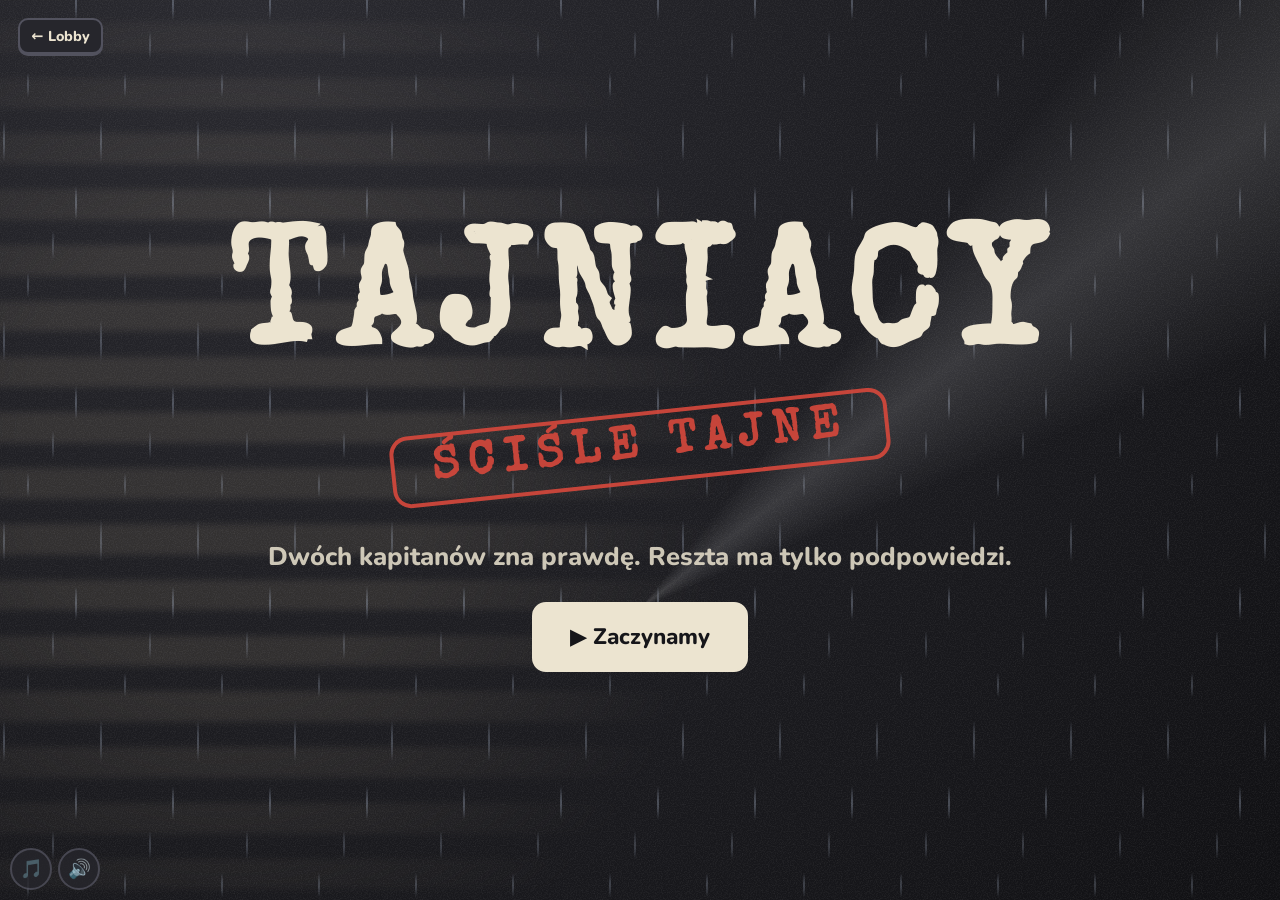
==== index.html @ a3600826 "Tajniacy na wspólnym serwerze PL3Y, poprawka kart na iPhonie, domyślnie noir - Pokój na serwerze: te" ====
<!DOCTYPE html>
<html lang="pl">
<head>
<meta charset="utf-8">
<script src="/auth.js"></script>
<meta name="viewport" content="width=device-width,initial-scale=1">
<title>Tajniacy</title>
<link rel="icon" href="/favicon.svg" type="image/svg+xml">
<link rel="apple-touch-icon" href="/apple-touch-icon.png">
<meta name="apple-mobile-web-app-title" content="PL3Y">
<meta name="robots" content="noindex">
<link rel="preconnect" href="https://fonts.googleapis.com">
<link href="https://fonts.googleapis.com/css2?family=Nunito:wght@600;800;900&family=Special+Elite&family=Bungee&display=swap" rel="stylesheet">
<link rel="stylesheet" href="common.css">
<script src="common.js"></script>
<script src="net.js"></script>
<script>
//---------------------------------------------------------------------
//
// QR Code Generator for JavaScript
//
// Copyright (c) 2009 Kazuhiko Arase
//
// URL: http://www.d-project.com/
//
// Licensed under the MIT license:
//  http://www.opensource.org/licenses/mit-license.php
//
// The word 'QR Code' is registered trademark of
// DENSO WAVE INCORPORATED
//  http://www.denso-wave.com/qrcode/faqpatent-e.html
//
//---------------------------------------------------------------------

var qrcode = function() {

  //---------------------------------------------------------------------
  // qrcode
  //---------------------------------------------------------------------

  /**
   * qrcode
   * @param typeNumber 1 to 40
   * @param errorCorrectionLevel 'L','M','Q','H'
   */
  var qrcode = function(typeNumber, errorCorrectionLevel) {

    var PAD0 = 0xEC;
    var PAD1 = 0x11;

    var _typeNumber = typeNumber;
    var _errorCorrectionLevel = QRErrorCorrectionLevel[errorCorrectionLevel];
    var _modules = null;
    var _moduleCount = 0;
    var _dataCache = null;
    var _dataList = [];

    var _this = {};

    var makeImpl = function(test, maskPattern) {

      _moduleCount = _typeNumber * 4 + 17;
      _modules = function(moduleCount) {
        var modules = new Array(moduleCount);
        for (var row = 0; row < moduleCount; row += 1) {
          modules[row] = new Array(moduleCount);
          for (var col = 0; col < moduleCount; col += 1) {
            modules[row][col] = null;
          }
        }
        return modules;
      }(_moduleCount);

      setupPositionProbePattern(0, 0);
      setupPositionProbePattern(_moduleCount - 7, 0);
      setupPositionProbePattern(0, _moduleCount - 7);
      setupPositionAdjustPattern();
      setupTimingPattern();
      setupTypeInfo(test, maskPattern);

      if (_typeNumber >= 7) {
        setupTypeNumber(test);
      }

      if (_dataCache == null) {
        _dataCache = createData(_typeNumber, _errorCorrectionLevel, _dataList);
      }

      mapData(_dataCache, maskPattern);
    };

    var setupPositionProbePattern = function(row, col) {

      for (var r = -1; r <= 7; r += 1) {

        if (row + r <= -1 || _moduleCount <= row + r) continue;

        for (var c = -1; c <= 7; c += 1) {

          if (col + c <= -1 || _moduleCount <= col + c) continue;

          if ( (0 <= r && r <= 6 && (c == 0 || c == 6) )
              || (0 <= c && c <= 6 && (r == 0 || r == 6) )
              || (2 <= r && r <= 4 && 2 <= c && c <= 4) ) {
            _modules[row + r][col + c] = true;
          } else {
            _modules[row + r][col + c] = false;
          }
        }
      }
    };

    var getBestMaskPattern = function() {

      var minLostPoint = 0;
      var pattern = 0;

      for (var i = 0; i < 8; i += 1) {

        makeImpl(true, i);

        var lostPoint = QRUtil.getLostPoint(_this);

        if (i == 0 || minLostPoint > lostPoint) {
          minLostPoint = lostPoint;
          pattern = i;
        }
      }

      return pattern;
    };

    var setupTimingPattern = function() {

      for (var r = 8; r < _moduleCount - 8; r += 1) {
        if (_modules[r][6] != null) {
          continue;
        }
        _modules[r][6] = (r % 2 == 0);
      }

      for (var c = 8; c < _moduleCount - 8; c += 1) {
        if (_modules[6][c] != null) {
          continue;
        }
        _modules[6][c] = (c % 2 == 0);
      }
    };

    var setupPositionAdjustPattern = function() {

      var pos = QRUtil.getPatternPosition(_typeNumber);

      for (var i = 0; i < pos.length; i += 1) {

        for (var j = 0; j < pos.length; j += 1) {

          var row = pos[i];
          var col = pos[j];

          if (_modules[row][col] != null) {
            continue;
          }

          for (var r = -2; r <= 2; r += 1) {

            for (var c = -2; c <= 2; c += 1) {

              if (r == -2 || r == 2 || c == -2 || c == 2
                  || (r == 0 && c == 0) ) {
                _modules[row + r][col + c] = true;
              } else {
                _modules[row + r][col + c] = false;
              }
            }
          }
        }
      }
    };

    var setupTypeNumber = function(test) {

      var bits = QRUtil.getBCHTypeNumber(_typeNumber);

      for (var i = 0; i < 18; i += 1) {
        var mod = (!test && ( (bits >> i) & 1) == 1);
        _modules[Math.floor(i / 3)][i % 3 + _moduleCount - 8 - 3] = mod;
      }

      for (var i = 0; i < 18; i += 1) {
        var mod = (!test && ( (bits >> i) & 1) == 1);
        _modules[i % 3 + _moduleCount - 8 - 3][Math.floor(i / 3)] = mod;
      }
    };

    var setupTypeInfo = function(test, maskPattern) {

      var data = (_errorCorrectionLevel << 3) | maskPattern;
      var bits = QRUtil.getBCHTypeInfo(data);

      // vertical
      for (var i = 0; i < 15; i += 1) {

        var mod = (!test && ( (bits >> i) & 1) == 1);

        if (i < 6) {
          _modules[i][8] = mod;
        } else if (i < 8) {
          _modules[i + 1][8] = mod;
        } else {
          _modules[_moduleCount - 15 + i][8] = mod;
        }
      }

      // horizontal
      for (var i = 0; i < 15; i += 1) {

        var mod = (!test && ( (bits >> i) & 1) == 1);

        if (i < 8) {
          _modules[8][_moduleCount - i - 1] = mod;
        } else if (i < 9) {
          _modules[8][15 - i - 1 + 1] = mod;
        } else {
          _modules[8][15 - i - 1] = mod;
        }
      }

      // fixed module
      _modules[_moduleCount - 8][8] = (!test);
    };

    var mapData = function(data, maskPattern) {

      var inc = -1;
      var row = _moduleCount - 1;
      var bitIndex = 7;
      var byteIndex = 0;
      var maskFunc = QRUtil.getMaskFunction(maskPattern);

      for (var col = _moduleCount - 1; col > 0; col -= 2) {

        if (col == 6) col -= 1;

        while (true) {

          for (var c = 0; c < 2; c += 1) {

            if (_modules[row][col - c] == null) {

              var dark = false;

              if (byteIndex < data.length) {
                dark = ( ( (data[byteIndex] >>> bitIndex) & 1) == 1);
              }

              var mask = maskFunc(row, col - c);

              if (mask) {
                dark = !dark;
              }

              _modules[row][col - c] = dark;
              bitIndex -= 1;

              if (bitIndex == -1) {
                byteIndex += 1;
                bitIndex = 7;
              }
            }
          }

          row += inc;

          if (row < 0 || _moduleCount <= row) {
            row -= inc;
            inc = -inc;
            break;
          }
        }
      }
    };

    var createBytes = function(buffer, rsBlocks) {

      var offset = 0;

      var maxDcCount = 0;
      var maxEcCount = 0;

      var dcdata = new Array(rsBlocks.length);
      var ecdata = new Array(rsBlocks.length);

      for (var r = 0; r < rsBlocks.length; r += 1) {

        var dcCount = rsBlocks[r].dataCount;
        var ecCount = rsBlocks[r].totalCount - dcCount;

        maxDcCount = Math.max(maxDcCount, dcCount);
        maxEcCount = Math.max(maxEcCount, ecCount);

        dcdata[r] = new Array(dcCount);

        for (var i = 0; i < dcdata[r].length; i += 1) {
          dcdata[r][i] = 0xff & buffer.getBuffer()[i + offset];
        }
        offset += dcCount;

        var rsPoly = QRUtil.getErrorCorrectPolynomial(ecCount);
        var rawPoly = qrPolynomial(dcdata[r], rsPoly.getLength() - 1);

        var modPoly = rawPoly.mod(rsPoly);
        ecdata[r] = new Array(rsPoly.getLength() - 1);
        for (var i = 0; i < ecdata[r].length; i += 1) {
          var modIndex = i + modPoly.getLength() - ecdata[r].length;
          ecdata[r][i] = (modIndex >= 0)? modPoly.getAt(modIndex) : 0;
        }
      }

      var totalCodeCount = 0;
      for (var i = 0; i < rsBlocks.length; i += 1) {
        totalCodeCount += rsBlocks[i].totalCount;
      }

      var data = new Array(totalCodeCount);
      var index = 0;

      for (var i = 0; i < maxDcCount; i += 1) {
        for (var r = 0; r < rsBlocks.length; r += 1) {
          if (i < dcdata[r].length) {
            data[index] = dcdata[r][i];
            index += 1;
          }
        }
      }

      for (var i = 0; i < maxEcCount; i += 1) {
        for (var r = 0; r < rsBlocks.length; r += 1) {
          if (i < ecdata[r].length) {
            data[index] = ecdata[r][i];
            index += 1;
          }
        }
      }

      return data;
    };

    var createData = function(typeNumber, errorCorrectionLevel, dataList) {

      var rsBlocks = QRRSBlock.getRSBlocks(typeNumber, errorCorrectionLevel);

      var buffer = qrBitBuffer();

      for (var i = 0; i < dataList.length; i += 1) {
        var data = dataList[i];
        buffer.put(data.getMode(), 4);
        buffer.put(data.getLength(), QRUtil.getLengthInBits(data.getMode(), typeNumber) );
        data.write(buffer);
      }

      // calc num max data.
      var totalDataCount = 0;
      for (var i = 0; i < rsBlocks.length; i += 1) {
        totalDataCount += rsBlocks[i].dataCount;
      }

      if (buffer.getLengthInBits() > totalDataCount * 8) {
        throw 'code length overflow. ('
          + buffer.getLengthInBits()
          + '>'
          + totalDataCount * 8
          + ')';
      }

      // end code
      if (buffer.getLengthInBits() + 4 <= totalDataCount * 8) {
        buffer.put(0, 4);
      }

      // padding
      while (buffer.getLengthInBits() % 8 != 0) {
        buffer.putBit(false);
      }

      // padding
      while (true) {

        if (buffer.getLengthInBits() >= totalDataCount * 8) {
          break;
        }
        buffer.put(PAD0, 8);

        if (buffer.getLengthInBits() >= totalDataCount * 8) {
          break;
        }
        buffer.put(PAD1, 8);
      }

      return createBytes(buffer, rsBlocks);
    };

    _this.addData = function(data, mode) {

      mode = mode || 'Byte';

      var newData = null;

      switch(mode) {
      case 'Numeric' :
        newData = qrNumber(data);
        break;
      case 'Alphanumeric' :
        newData = qrAlphaNum(data);
        break;
      case 'Byte' :
        newData = qr8BitByte(data);
        break;
      case 'Kanji' :
        newData = qrKanji(data);
        break;
      default :
        throw 'mode:' + mode;
      }

      _dataList.push(newData);
      _dataCache = null;
    };

    _this.isDark = function(row, col) {
      if (row < 0 || _moduleCount <= row || col < 0 || _moduleCount <= col) {
        throw row + ',' + col;
      }
      return _modules[row][col];
    };

    _this.getModuleCount = function() {
      return _moduleCount;
    };

    _this.make = function() {
      if (_typeNumber < 1) {
        var typeNumber = 1;

        for (; typeNumber < 40; typeNumber++) {
          var rsBlocks = QRRSBlock.getRSBlocks(typeNumber, _errorCorrectionLevel);
          var buffer = qrBitBuffer();

          for (var i = 0; i < _dataList.length; i++) {
            var data = _dataList[i];
            buffer.put(data.getMode(), 4);
            buffer.put(data.getLength(), QRUtil.getLengthInBits(data.getMode(), typeNumber) );
            data.write(buffer);
          }

          var totalDataCount = 0;
          for (var i = 0; i < rsBlocks.length; i++) {
            totalDataCount += rsBlocks[i].dataCount;
          }

          if (buffer.getLengthInBits() <= totalDataCount * 8) {
            break;
          }
        }

        _typeNumber = typeNumber;
      }

      makeImpl(false, getBestMaskPattern() );
    };

    _this.createTableTag = function(cellSize, margin) {

      cellSize = cellSize || 2;
      margin = (typeof margin == 'undefined')? cellSize * 4 : margin;

      var qrHtml = '';

      qrHtml += '<table style="';
      qrHtml += ' border-width: 0px; border-style: none;';
      qrHtml += ' border-collapse: collapse;';
      qrHtml += ' padding: 0px; margin: ' + margin + 'px;';
      qrHtml += '">';
      qrHtml += '<tbody>';

      for (var r = 0; r < _this.getModuleCount(); r += 1) {

        qrHtml += '<tr>';

        for (var c = 0; c < _this.getModuleCount(); c += 1) {
          qrHtml += '<td style="';
          qrHtml += ' border-width: 0px; border-style: none;';
          qrHtml += ' border-collapse: collapse;';
          qrHtml += ' padding: 0px; margin: 0px;';
          qrHtml += ' width: ' + cellSize + 'px;';
          qrHtml += ' height: ' + cellSize + 'px;';
          qrHtml += ' background-color: ';
          qrHtml += _this.isDark(r, c)? '#000000' : '#ffffff';
          qrHtml += ';';
          qrHtml += '"/>';
        }

        qrHtml += '</tr>';
      }

      qrHtml += '</tbody>';
      qrHtml += '</table>';

      return qrHtml;
    };

    _this.createSvgTag = function(cellSize, margin, alt, title) {

      var opts = {};
      if (typeof arguments[0] == 'object') {
        // Called by options.
        opts = arguments[0];
        // overwrite cellSize and margin.
        cellSize = opts.cellSize;
        margin = opts.margin;
        alt = opts.alt;
        title = opts.title;
      }

      cellSize = cellSize || 2;
      margin = (typeof margin == 'undefined')? cellSize * 4 : margin;

      // Compose alt property surrogate
      alt = (typeof alt === 'string') ? {text: alt} : alt || {};
      alt.text = alt.text || null;
      alt.id = (alt.text) ? alt.id || 'qrcode-description' : null;

      // Compose title property surrogate
      title = (typeof title === 'string') ? {text: title} : title || {};
      title.text = title.text || null;
      title.id = (title.text) ? title.id || 'qrcode-title' : null;

      var size = _this.getModuleCount() * cellSize + margin * 2;
      var c, mc, r, mr, qrSvg='', rect;

      rect = 'l' + cellSize + ',0 0,' + cellSize +
        ' -' + cellSize + ',0 0,-' + cellSize + 'z ';

      qrSvg += '<svg version="1.1" xmlns="http://www.w3.org/2000/svg"';
      qrSvg += !opts.scalable ? ' width="' + size + 'px" height="' + size + 'px"' : '';
      qrSvg += ' viewBox="0 0 ' + size + ' ' + size + '" ';
      qrSvg += ' preserveAspectRatio="xMinYMin meet"';
      qrSvg += (title.text || alt.text) ? ' role="img" aria-labelledby="' +
          escapeXml([title.id, alt.id].join(' ').trim() ) + '"' : '';
      qrSvg += '>';
      qrSvg += (title.text) ? '<title id="' + escapeXml(title.id) + '">' +
          escapeXml(title.text) + '</title>' : '';
      qrSvg += (alt.text) ? '<description id="' + escapeXml(alt.id) + '">' +
          escapeXml(alt.text) + '</description>' : '';
      qrSvg += '<rect width="100%" height="100%" fill="white" cx="0" cy="0"/>';
      qrSvg += '<path d="';

      for (r = 0; r < _this.getModuleCount(); r += 1) {
        mr = r * cellSize + margin;
        for (c = 0; c < _this.getModuleCount(); c += 1) {
          if (_this.isDark(r, c) ) {
            mc = c*cellSize+margin;
            qrSvg += 'M' + mc + ',' + mr + rect;
          }
        }
      }

      qrSvg += '" stroke="transparent" fill="black"/>';
      qrSvg += '</svg>';

      return qrSvg;
    };

    _this.createDataURL = function(cellSize, margin) {

      cellSize = cellSize || 2;
      margin = (typeof margin == 'undefined')? cellSize * 4 : margin;

      var size = _this.getModuleCount() * cellSize + margin * 2;
      var min = margin;
      var max = size - margin;

      return createDataURL(size, size, function(x, y) {
        if (min <= x && x < max && min <= y && y < max) {
          var c = Math.floor( (x - min) / cellSize);
          var r = Math.floor( (y - min) / cellSize);
          return _this.isDark(r, c)? 0 : 1;
        } else {
          return 1;
        }
      } );
    };

    _this.createImgTag = function(cellSize, margin, alt) {

      cellSize = cellSize || 2;
      margin = (typeof margin == 'undefined')? cellSize * 4 : margin;

      var size = _this.getModuleCount() * cellSize + margin * 2;

      var img = '';
      img += '<img';
      img += '\u0020src="';
      img += _this.createDataURL(cellSize, margin);
      img += '"';
      img += '\u0020width="';
      img += size;
      img += '"';
      img += '\u0020height="';
      img += size;
      img += '"';
      if (alt) {
        img += '\u0020alt="';
        img += escapeXml(alt);
        img += '"';
      }
      img += '/>';

      return img;
    };

    var escapeXml = function(s) {
      var escaped = '';
      for (var i = 0; i < s.length; i += 1) {
        var c = s.charAt(i);
        switch(c) {
        case '<': escaped += '&lt;'; break;
        case '>': escaped += '&gt;'; break;
        case '&': escaped += '&amp;'; break;
        case '"': escaped += '&quot;'; break;
        default : escaped += c; break;
        }
      }
      return escaped;
    };

    var _createHalfASCII = function(margin) {
      var cellSize = 1;
      margin = (typeof margin == 'undefined')? cellSize * 2 : margin;

      var size = _this.getModuleCount() * cellSize + margin * 2;
      var min = margin;
      var max = size - margin;

      var y, x, r1, r2, p;

      var blocks = {
        '██': '█',
        '█ ': '▀',
        ' █': '▄',
        '  ': ' '
      };

      var blocksLastLineNoMargin = {
        '██': '▀',
        '█ ': '▀',
        ' █': ' ',
        '  ': ' '
      };

      var ascii = '';
      for (y = 0; y < size; y += 2) {
        r1 = Math.floor((y - min) / cellSize);
        r2 = Math.floor((y + 1 - min) / cellSize);
        for (x = 0; x < size; x += 1) {
          p = '█';

          if (min <= x && x < max && min <= y && y < max && _this.isDark(r1, Math.floor((x - min) / cellSize))) {
            p = ' ';
          }

          if (min <= x && x < max && min <= y+1 && y+1 < max && _this.isDark(r2, Math.floor((x - min) / cellSize))) {
            p += ' ';
          }
          else {
            p += '█';
          }

          // Output 2 characters per pixel, to create full square. 1 character per pixels gives only half width of square.
          ascii += (margin < 1 && y+1 >= max) ? blocksLastLineNoMargin[p] : blocks[p];
        }

        ascii += '\n';
      }

      if (size % 2 && margin > 0) {
        return ascii.substring(0, ascii.length - size - 1) + Array(size+1).join('▀');
      }

      return ascii.substring(0, ascii.length-1);
    };

    _this.createASCII = function(cellSize, margin) {
      cellSize = cellSize || 1;

      if (cellSize < 2) {
        return _createHalfASCII(margin);
      }

      cellSize -= 1;
      margin = (typeof margin == 'undefined')? cellSize * 2 : margin;

      var size = _this.getModuleCount() * cellSize + margin * 2;
      var min = margin;
      var max = size - margin;

      var y, x, r, p;

      var white = Array(cellSize+1).join('██');
      var black = Array(cellSize+1).join('  ');

      var ascii = '';
      var line = '';
      for (y = 0; y < size; y += 1) {
        r = Math.floor( (y - min) / cellSize);
        line = '';
        for (x = 0; x < size; x += 1) {
          p = 1;

          if (min <= x && x < max && min <= y && y < max && _this.isDark(r, Math.floor((x - min) / cellSize))) {
            p = 0;
          }

          // Output 2 characters per pixel, to create full square. 1 character per pixels gives only half width of square.
          line += p ? white : black;
        }

        for (r = 0; r < cellSize; r += 1) {
          ascii += line + '\n';
        }
      }

      return ascii.substring(0, ascii.length-1);
    };

    _this.renderTo2dContext = function(context, cellSize) {
      cellSize = cellSize || 2;
      var length = _this.getModuleCount();
      for (var row = 0; row < length; row++) {
        for (var col = 0; col < length; col++) {
          context.fillStyle = _this.isDark(row, col) ? 'black' : 'white';
          context.fillRect(row * cellSize, col * cellSize, cellSize, cellSize);
        }
      }
    }

    return _this;
  };

  //---------------------------------------------------------------------
  // qrcode.stringToBytes
  //---------------------------------------------------------------------

  qrcode.stringToBytesFuncs = {
    'default' : function(s) {
      var bytes = [];
      for (var i = 0; i < s.length; i += 1) {
        var c = s.charCodeAt(i);
        bytes.push(c & 0xff);
      }
      return bytes;
    }
  };

  qrcode.stringToBytes = qrcode.stringToBytesFuncs['default'];

  //---------------------------------------------------------------------
  // qrcode.createStringToBytes
  //---------------------------------------------------------------------

  /**
   * @param unicodeData base64 string of byte array.
   * [16bit Unicode],[16bit Bytes], ...
   * @param numChars
   */
  qrcode.createStringToBytes = function(unicodeData, numChars) {

    // create conversion map.

    var unicodeMap = function() {

      var bin = base64DecodeInputStream(unicodeData);
      var read = function() {
        var b = bin.read();
        if (b == -1) throw 'eof';
        return b;
      };

      var count = 0;
      var unicodeMap = {};
      while (true) {
        var b0 = bin.read();
        if (b0 == -1) break;
        var b1 = read();
        var b2 = read();
        var b3 = read();
        var k = String.fromCharCode( (b0 << 8) | b1);
        var v = (b2 << 8) | b3;
        unicodeMap[k] = v;
        count += 1;
      }
      if (count != numChars) {
        throw count + ' != ' + numChars;
      }

      return unicodeMap;
    }();

    var unknownChar = '?'.charCodeAt(0);

    return function(s) {
      var bytes = [];
      for (var i = 0; i < s.length; i += 1) {
        var c = s.charCodeAt(i);
        if (c < 128) {
          bytes.push(c);
        } else {
          var b = unicodeMap[s.charAt(i)];
          if (typeof b == 'number') {
            if ( (b & 0xff) == b) {
              // 1byte
              bytes.push(b);
            } else {
              // 2bytes
              bytes.push(b >>> 8);
              bytes.push(b & 0xff);
            }
          } else {
            bytes.push(unknownChar);
          }
        }
      }
      return bytes;
    };
  };

  //---------------------------------------------------------------------
  // QRMode
  //---------------------------------------------------------------------

  var QRMode = {
    MODE_NUMBER :    1 << 0,
    MODE_ALPHA_NUM : 1 << 1,
    MODE_8BIT_BYTE : 1 << 2,
    MODE_KANJI :     1 << 3
  };

  //---------------------------------------------------------------------
  // QRErrorCorrectionLevel
  //---------------------------------------------------------------------

  var QRErrorCorrectionLevel = {
    L : 1,
    M : 0,
    Q : 3,
    H : 2
  };

  //---------------------------------------------------------------------
  // QRMaskPattern
  //---------------------------------------------------------------------

  var QRMaskPattern = {
    PATTERN000 : 0,
    PATTERN001 : 1,
    PATTERN010 : 2,
    PATTERN011 : 3,
    PATTERN100 : 4,
    PATTERN101 : 5,
    PATTERN110 : 6,
    PATTERN111 : 7
  };

  //---------------------------------------------------------------------
  // QRUtil
  //---------------------------------------------------------------------

  var QRUtil = function() {

    var PATTERN_POSITION_TABLE = [
      [],
      [6, 18],
      [6, 22],
      [6, 26],
      [6, 30],
      [6, 34],
      [6, 22, 38],
      [6, 24, 42],
      [6, 26, 46],
      [6, 28, 50],
      [6, 30, 54],
      [6, 32, 58],
      [6, 34, 62],
      [6, 26, 46, 66],
      [6, 26, 48, 70],
      [6, 26, 50, 74],
      [6, 30, 54, 78],
      [6, 30, 56, 82],
      [6, 30, 58, 86],
      [6, 34, 62, 90],
      [6, 28, 50, 72, 94],
      [6, 26, 50, 74, 98],
      [6, 30, 54, 78, 102],
      [6, 28, 54, 80, 106],
      [6, 32, 58, 84, 110],
      [6, 30, 58, 86, 114],
      [6, 34, 62, 90, 118],
      [6, 26, 50, 74, 98, 122],
      [6, 30, 54, 78, 102, 126],
      [6, 26, 52, 78, 104, 130],
      [6, 30, 56, 82, 108, 134],
      [6, 34, 60, 86, 112, 138],
      [6, 30, 58, 86, 114, 142],
      [6, 34, 62, 90, 118, 146],
      [6, 30, 54, 78, 102, 126, 150],
      [6, 24, 50, 76, 102, 128, 154],
      [6, 28, 54, 80, 106, 132, 158],
      [6, 32, 58, 84, 110, 136, 162],
      [6, 26, 54, 82, 110, 138, 166],
      [6, 30, 58, 86, 114, 142, 170]
    ];
    var G15 = (1 << 10) | (1 << 8) | (1 << 5) | (1 << 4) | (1 << 2) | (1 << 1) | (1 << 0);
    var G18 = (1 << 12) | (1 << 11) | (1 << 10) | (1 << 9) | (1 << 8) | (1 << 5) | (1 << 2) | (1 << 0);
    var G15_MASK = (1 << 14) | (1 << 12) | (1 << 10) | (1 << 4) | (1 << 1);

    var _this = {};

    var getBCHDigit = function(data) {
      var digit = 0;
      while (data != 0) {
        digit += 1;
        data >>>= 1;
      }
      return digit;
    };

    _this.getBCHTypeInfo = function(data) {
      var d = data << 10;
      while (getBCHDigit(d) - getBCHDigit(G15) >= 0) {
        d ^= (G15 << (getBCHDigit(d) - getBCHDigit(G15) ) );
      }
      return ( (data << 10) | d) ^ G15_MASK;
    };

    _this.getBCHTypeNumber = function(data) {
      var d = data << 12;
      while (getBCHDigit(d) - getBCHDigit(G18) >= 0) {
        d ^= (G18 << (getBCHDigit(d) - getBCHDigit(G18) ) );
      }
      return (data << 12) | d;
    };

    _this.getPatternPosition = function(typeNumber) {
      return PATTERN_POSITION_TABLE[typeNumber - 1];
    };

    _this.getMaskFunction = function(maskPattern) {

      switch (maskPattern) {

      case QRMaskPattern.PATTERN000 :
        return function(i, j) { return (i + j) % 2 == 0; };
      case QRMaskPattern.PATTERN001 :
        return function(i, j) { return i % 2 == 0; };
      case QRMaskPattern.PATTERN010 :
        return function(i, j) { return j % 3 == 0; };
      case QRMaskPattern.PATTERN011 :
        return function(i, j) { return (i + j) % 3 == 0; };
      case QRMaskPattern.PATTERN100 :
        return function(i, j) { return (Math.floor(i / 2) + Math.floor(j / 3) ) % 2 == 0; };
      case QRMaskPattern.PATTERN101 :
        return function(i, j) { return (i * j) % 2 + (i * j) % 3 == 0; };
      case QRMaskPattern.PATTERN110 :
        return function(i, j) { return ( (i * j) % 2 + (i * j) % 3) % 2 == 0; };
      case QRMaskPattern.PATTERN111 :
        return function(i, j) { return ( (i * j) % 3 + (i + j) % 2) % 2 == 0; };

      default :
        throw 'bad maskPattern:' + maskPattern;
      }
    };

    _this.getErrorCorrectPolynomial = function(errorCorrectLength) {
      var a = qrPolynomial([1], 0);
      for (var i = 0; i < errorCorrectLength; i += 1) {
        a = a.multiply(qrPolynomial([1, QRMath.gexp(i)], 0) );
      }
      return a;
    };

    _this.getLengthInBits = function(mode, type) {

      if (1 <= type && type < 10) {

        // 1 - 9

        switch(mode) {
        case QRMode.MODE_NUMBER    : return 10;
        case QRMode.MODE_ALPHA_NUM : return 9;
        case QRMode.MODE_8BIT_BYTE : return 8;
        case QRMode.MODE_KANJI     : return 8;
        default :
          throw 'mode:' + mode;
        }

      } else if (type < 27) {

        // 10 - 26

        switch(mode) {
        case QRMode.MODE_NUMBER    : return 12;
        case QRMode.MODE_ALPHA_NUM : return 11;
        case QRMode.MODE_8BIT_BYTE : return 16;
        case QRMode.MODE_KANJI     : return 10;
        default :
          throw 'mode:' + mode;
        }

      } else if (type < 41) {

        // 27 - 40

        switch(mode) {
        case QRMode.MODE_NUMBER    : return 14;
        case QRMode.MODE_ALPHA_NUM : return 13;
        case QRMode.MODE_8BIT_BYTE : return 16;
        case QRMode.MODE_KANJI     : return 12;
        default :
          throw 'mode:' + mode;
        }

      } else {
        throw 'type:' + type;
      }
    };

    _this.getLostPoint = function(qrcode) {

      var moduleCount = qrcode.getModuleCount();

      var lostPoint = 0;

      // LEVEL1

      for (var row = 0; row < moduleCount; row += 1) {
        for (var col = 0; col < moduleCount; col += 1) {

          var sameCount = 0;
          var dark = qrcode.isDark(row, col);

          for (var r = -1; r <= 1; r += 1) {

            if (row + r < 0 || moduleCount <= row + r) {
              continue;
            }

            for (var c = -1; c <= 1; c += 1) {

              if (col + c < 0 || moduleCount <= col + c) {
                continue;
              }

              if (r == 0 && c == 0) {
                continue;
              }

              if (dark == qrcode.isDark(row + r, col + c) ) {
                sameCount += 1;
              }
            }
          }

          if (sameCount > 5) {
            lostPoint += (3 + sameCount - 5);
          }
        }
      };

      // LEVEL2

      for (var row = 0; row < moduleCount - 1; row += 1) {
        for (var col = 0; col < moduleCount - 1; col += 1) {
          var count = 0;
          if (qrcode.isDark(row, col) ) count += 1;
          if (qrcode.isDark(row + 1, col) ) count += 1;
          if (qrcode.isDark(row, col + 1) ) count += 1;
          if (qrcode.isDark(row + 1, col + 1) ) count += 1;
          if (count == 0 || count == 4) {
            lostPoint += 3;
          }
        }
      }

      // LEVEL3

      for (var row = 0; row < moduleCount; row += 1) {
        for (var col = 0; col < moduleCount - 6; col += 1) {
          if (qrcode.isDark(row, col)
              && !qrcode.isDark(row, col + 1)
              &&  qrcode.isDark(row, col + 2)
              &&  qrcode.isDark(row, col + 3)
              &&  qrcode.isDark(row, col + 4)
              && !qrcode.isDark(row, col + 5)
              &&  qrcode.isDark(row, col + 6) ) {
            lostPoint += 40;
          }
        }
      }

      for (var col = 0; col < moduleCount; col += 1) {
        for (var row = 0; row < moduleCount - 6; row += 1) {
          if (qrcode.isDark(row, col)
              && !qrcode.isDark(row + 1, col)
              &&  qrcode.isDark(row + 2, col)
              &&  qrcode.isDark(row + 3, col)
              &&  qrcode.isDark(row + 4, col)
              && !qrcode.isDark(row + 5, col)
              &&  qrcode.isDark(row + 6, col) ) {
            lostPoint += 40;
          }
        }
      }

      // LEVEL4

      var darkCount = 0;

      for (var col = 0; col < moduleCount; col += 1) {
        for (var row = 0; row < moduleCount; row += 1) {
          if (qrcode.isDark(row, col) ) {
            darkCount += 1;
          }
        }
      }

      var ratio = Math.abs(100 * darkCount / moduleCount / moduleCount - 50) / 5;
      lostPoint += ratio * 10;

      return lostPoint;
    };

    return _this;
  }();

  //---------------------------------------------------------------------
  // QRMath
  //---------------------------------------------------------------------

  var QRMath = function() {

    var EXP_TABLE = new Array(256);
    var LOG_TABLE = new Array(256);

    // initialize tables
    for (var i = 0; i < 8; i += 1) {
      EXP_TABLE[i] = 1 << i;
    }
    for (var i = 8; i < 256; i += 1) {
      EXP_TABLE[i] = EXP_TABLE[i - 4]
        ^ EXP_TABLE[i - 5]
        ^ EXP_TABLE[i - 6]
        ^ EXP_TABLE[i - 8];
    }
    for (var i = 0; i < 255; i += 1) {
      LOG_TABLE[EXP_TABLE[i] ] = i;
    }

    var _this = {};

    _this.glog = function(n) {

      if (n < 1) {
        throw 'glog(' + n + ')';
      }

      return LOG_TABLE[n];
    };

    _this.gexp = function(n) {

      while (n < 0) {
        n += 255;
      }

      while (n >= 256) {
        n -= 255;
      }

      return EXP_TABLE[n];
    };

    return _this;
  }();

  //---------------------------------------------------------------------
  // qrPolynomial
  //---------------------------------------------------------------------

  function qrPolynomial(num, shift) {

    if (typeof num.length == 'undefined') {
      throw num.length + '/' + shift;
    }

    var _num = function() {
      var offset = 0;
      while (offset < num.length && num[offset] == 0) {
        offset += 1;
      }
      var _num = new Array(num.length - offset + shift);
      for (var i = 0; i < num.length - offset; i += 1) {
        _num[i] = num[i + offset];
      }
      return _num;
    }();

    var _this = {};

    _this.getAt = function(index) {
      return _num[index];
    };

    _this.getLength = function() {
      return _num.length;
    };

    _this.multiply = function(e) {

      var num = new Array(_this.getLength() + e.getLength() - 1);

      for (var i = 0; i < _this.getLength(); i += 1) {
        for (var j = 0; j < e.getLength(); j += 1) {
          num[i + j] ^= QRMath.gexp(QRMath.glog(_this.getAt(i) ) + QRMath.glog(e.getAt(j) ) );
        }
      }

      return qrPolynomial(num, 0);
    };

    _this.mod = function(e) {

      if (_this.getLength() - e.getLength() < 0) {
        return _this;
      }

      var ratio = QRMath.glog(_this.getAt(0) ) - QRMath.glog(e.getAt(0) );

      var num = new Array(_this.getLength() );
      for (var i = 0; i < _this.getLength(); i += 1) {
        num[i] = _this.getAt(i);
      }

      for (var i = 0; i < e.getLength(); i += 1) {
        num[i] ^= QRMath.gexp(QRMath.glog(e.getAt(i) ) + ratio);
      }

      // recursive call
      return qrPolynomial(num, 0).mod(e);
    };

    return _this;
  };

  //---------------------------------------------------------------------
  // QRRSBlock
  //---------------------------------------------------------------------

  var QRRSBlock = function() {

    var RS_BLOCK_TABLE = [

      // L
      // M
      // Q
      // H

      // 1
      [1, 26, 19],
      [1, 26, 16],
      [1, 26, 13],
      [1, 26, 9],

      // 2
      [1, 44, 34],
      [1, 44, 28],
      [1, 44, 22],
      [1, 44, 16],

      // 3
      [1, 70, 55],
      [1, 70, 44],
      [2, 35, 17],
      [2, 35, 13],

      // 4
      [1, 100, 80],
      [2, 50, 32],
      [2, 50, 24],
      [4, 25, 9],

      // 5
      [1, 134, 108],
      [2, 67, 43],
      [2, 33, 15, 2, 34, 16],
      [2, 33, 11, 2, 34, 12],

      // 6
      [2, 86, 68],
      [4, 43, 27],
      [4, 43, 19],
      [4, 43, 15],

      // 7
      [2, 98, 78],
      [4, 49, 31],
      [2, 32, 14, 4, 33, 15],
      [4, 39, 13, 1, 40, 14],

      // 8
      [2, 121, 97],
      [2, 60, 38, 2, 61, 39],
      [4, 40, 18, 2, 41, 19],
      [4, 40, 14, 2, 41, 15],

      // 9
      [2, 146, 116],
      [3, 58, 36, 2, 59, 37],
      [4, 36, 16, 4, 37, 17],
      [4, 36, 12, 4, 37, 13],

      // 10
      [2, 86, 68, 2, 87, 69],
      [4, 69, 43, 1, 70, 44],
      [6, 43, 19, 2, 44, 20],
      [6, 43, 15, 2, 44, 16],

      // 11
      [4, 101, 81],
      [1, 80, 50, 4, 81, 51],
      [4, 50, 22, 4, 51, 23],
      [3, 36, 12, 8, 37, 13],

      // 12
      [2, 116, 92, 2, 117, 93],
      [6, 58, 36, 2, 59, 37],
      [4, 46, 20, 6, 47, 21],
      [7, 42, 14, 4, 43, 15],

      // 13
      [4, 133, 107],
      [8, 59, 37, 1, 60, 38],
      [8, 44, 20, 4, 45, 21],
      [12, 33, 11, 4, 34, 12],

      // 14
      [3, 145, 115, 1, 146, 116],
      [4, 64, 40, 5, 65, 41],
      [11, 36, 16, 5, 37, 17],
      [11, 36, 12, 5, 37, 13],

      // 15
      [5, 109, 87, 1, 110, 88],
      [5, 65, 41, 5, 66, 42],
      [5, 54, 24, 7, 55, 25],
      [11, 36, 12, 7, 37, 13],

      // 16
      [5, 122, 98, 1, 123, 99],
      [7, 73, 45, 3, 74, 46],
      [15, 43, 19, 2, 44, 20],
      [3, 45, 15, 13, 46, 16],

      // 17
      [1, 135, 107, 5, 136, 108],
      [10, 74, 46, 1, 75, 47],
      [1, 50, 22, 15, 51, 23],
      [2, 42, 14, 17, 43, 15],

      // 18
      [5, 150, 120, 1, 151, 121],
      [9, 69, 43, 4, 70, 44],
      [17, 50, 22, 1, 51, 23],
      [2, 42, 14, 19, 43, 15],

      // 19
      [3, 141, 113, 4, 142, 114],
      [3, 70, 44, 11, 71, 45],
      [17, 47, 21, 4, 48, 22],
      [9, 39, 13, 16, 40, 14],

      // 20
      [3, 135, 107, 5, 136, 108],
      [3, 67, 41, 13, 68, 42],
      [15, 54, 24, 5, 55, 25],
      [15, 43, 15, 10, 44, 16],

      // 21
      [4, 144, 116, 4, 145, 117],
      [17, 68, 42],
      [17, 50, 22, 6, 51, 23],
      [19, 46, 16, 6, 47, 17],

      // 22
      [2, 139, 111, 7, 140, 112],
      [17, 74, 46],
      [7, 54, 24, 16, 55, 25],
      [34, 37, 13],

      // 23
      [4, 151, 121, 5, 152, 122],
      [4, 75, 47, 14, 76, 48],
      [11, 54, 24, 14, 55, 25],
      [16, 45, 15, 14, 46, 16],

      // 24
      [6, 147, 117, 4, 148, 118],
      [6, 73, 45, 14, 74, 46],
      [11, 54, 24, 16, 55, 25],
      [30, 46, 16, 2, 47, 17],

      // 25
      [8, 132, 106, 4, 133, 107],
      [8, 75, 47, 13, 76, 48],
      [7, 54, 24, 22, 55, 25],
      [22, 45, 15, 13, 46, 16],

      // 26
      [10, 142, 114, 2, 143, 115],
      [19, 74, 46, 4, 75, 47],
      [28, 50, 22, 6, 51, 23],
      [33, 46, 16, 4, 47, 17],

      // 27
      [8, 152, 122, 4, 153, 123],
      [22, 73, 45, 3, 74, 46],
      [8, 53, 23, 26, 54, 24],
      [12, 45, 15, 28, 46, 16],

      // 28
      [3, 147, 117, 10, 148, 118],
      [3, 73, 45, 23, 74, 46],
      [4, 54, 24, 31, 55, 25],
      [11, 45, 15, 31, 46, 16],

      // 29
      [7, 146, 116, 7, 147, 117],
      [21, 73, 45, 7, 74, 46],
      [1, 53, 23, 37, 54, 24],
      [19, 45, 15, 26, 46, 16],

      // 30
      [5, 145, 115, 10, 146, 116],
      [19, 75, 47, 10, 76, 48],
      [15, 54, 24, 25, 55, 25],
      [23, 45, 15, 25, 46, 16],

      // 31
      [13, 145, 115, 3, 146, 116],
      [2, 74, 46, 29, 75, 47],
      [42, 54, 24, 1, 55, 25],
      [23, 45, 15, 28, 46, 16],

      // 32
      [17, 145, 115],
      [10, 74, 46, 23, 75, 47],
      [10, 54, 24, 35, 55, 25],
      [19, 45, 15, 35, 46, 16],

      // 33
      [17, 145, 115, 1, 146, 116],
      [14, 74, 46, 21, 75, 47],
      [29, 54, 24, 19, 55, 25],
      [11, 45, 15, 46, 46, 16],

      // 34
      [13, 145, 115, 6, 146, 116],
      [14, 74, 46, 23, 75, 47],
      [44, 54, 24, 7, 55, 25],
      [59, 46, 16, 1, 47, 17],

      // 35
      [12, 151, 121, 7, 152, 122],
      [12, 75, 47, 26, 76, 48],
      [39, 54, 24, 14, 55, 25],
      [22, 45, 15, 41, 46, 16],

      // 36
      [6, 151, 121, 14, 152, 122],
      [6, 75, 47, 34, 76, 48],
      [46, 54, 24, 10, 55, 25],
      [2, 45, 15, 64, 46, 16],

      // 37
      [17, 152, 122, 4, 153, 123],
      [29, 74, 46, 14, 75, 47],
      [49, 54, 24, 10, 55, 25],
      [24, 45, 15, 46, 46, 16],

      // 38
      [4, 152, 122, 18, 153, 123],
      [13, 74, 46, 32, 75, 47],
      [48, 54, 24, 14, 55, 25],
      [42, 45, 15, 32, 46, 16],

      // 39
      [20, 147, 117, 4, 148, 118],
      [40, 75, 47, 7, 76, 48],
      [43, 54, 24, 22, 55, 25],
      [10, 45, 15, 67, 46, 16],

      // 40
      [19, 148, 118, 6, 149, 119],
      [18, 75, 47, 31, 76, 48],
      [34, 54, 24, 34, 55, 25],
      [20, 45, 15, 61, 46, 16]
    ];

    var qrRSBlock = function(totalCount, dataCount) {
      var _this = {};
      _this.totalCount = totalCount;
      _this.dataCount = dataCount;
      return _this;
    };

    var _this = {};

    var getRsBlockTable = function(typeNumber, errorCorrectionLevel) {

      switch(errorCorrectionLevel) {
      case QRErrorCorrectionLevel.L :
        return RS_BLOCK_TABLE[(typeNumber - 1) * 4 + 0];
      case QRErrorCorrectionLevel.M :
        return RS_BLOCK_TABLE[(typeNumber - 1) * 4 + 1];
      case QRErrorCorrectionLevel.Q :
        return RS_BLOCK_TABLE[(typeNumber - 1) * 4 + 2];
      case QRErrorCorrectionLevel.H :
        return RS_BLOCK_TABLE[(typeNumber - 1) * 4 + 3];
      default :
        return undefined;
      }
    };

    _this.getRSBlocks = function(typeNumber, errorCorrectionLevel) {

      var rsBlock = getRsBlockTable(typeNumber, errorCorrectionLevel);

      if (typeof rsBlock == 'undefined') {
        throw 'bad rs block @ typeNumber:' + typeNumber +
            '/errorCorrectionLevel:' + errorCorrectionLevel;
      }

      var length = rsBlock.length / 3;

      var list = [];

      for (var i = 0; i < length; i += 1) {

        var count = rsBlock[i * 3 + 0];
        var totalCount = rsBlock[i * 3 + 1];
        var dataCount = rsBlock[i * 3 + 2];

        for (var j = 0; j < count; j += 1) {
          list.push(qrRSBlock(totalCount, dataCount) );
        }
      }

      return list;
    };

    return _this;
  }();

  //---------------------------------------------------------------------
  // qrBitBuffer
  //---------------------------------------------------------------------

  var qrBitBuffer = function() {

    var _buffer = [];
    var _length = 0;

    var _this = {};

    _this.getBuffer = function() {
      return _buffer;
    };

    _this.getAt = function(index) {
      var bufIndex = Math.floor(index / 8);
      return ( (_buffer[bufIndex] >>> (7 - index % 8) ) & 1) == 1;
    };

    _this.put = function(num, length) {
      for (var i = 0; i < length; i += 1) {
        _this.putBit( ( (num >>> (length - i - 1) ) & 1) == 1);
      }
    };

    _this.getLengthInBits = function() {
      return _length;
    };

    _this.putBit = function(bit) {

      var bufIndex = Math.floor(_length / 8);
      if (_buffer.length <= bufIndex) {
        _buffer.push(0);
      }

      if (bit) {
        _buffer[bufIndex] |= (0x80 >>> (_length % 8) );
      }

      _length += 1;
    };

    return _this;
  };

  //---------------------------------------------------------------------
  // qrNumber
  //---------------------------------------------------------------------

  var qrNumber = function(data) {

    var _mode = QRMode.MODE_NUMBER;
    var _data = data;

    var _this = {};

    _this.getMode = function() {
      return _mode;
    };

    _this.getLength = function(buffer) {
      return _data.length;
    };

    _this.write = function(buffer) {

      var data = _data;

      var i = 0;

      while (i + 2 < data.length) {
        buffer.put(strToNum(data.substring(i, i + 3) ), 10);
        i += 3;
      }

      if (i < data.length) {
        if (data.length - i == 1) {
          buffer.put(strToNum(data.substring(i, i + 1) ), 4);
        } else if (data.length - i == 2) {
          buffer.put(strToNum(data.substring(i, i + 2) ), 7);
        }
      }
    };

    var strToNum = function(s) {
      var num = 0;
      for (var i = 0; i < s.length; i += 1) {
        num = num * 10 + chatToNum(s.charAt(i) );
      }
      return num;
    };

    var chatToNum = function(c) {
      if ('0' <= c && c <= '9') {
        return c.charCodeAt(0) - '0'.charCodeAt(0);
      }
      throw 'illegal char :' + c;
    };

    return _this;
  };

  //---------------------------------------------------------------------
  // qrAlphaNum
  //---------------------------------------------------------------------

  var qrAlphaNum = function(data) {

    var _mode = QRMode.MODE_ALPHA_NUM;
    var _data = data;

    var _this = {};

    _this.getMode = function() {
      return _mode;
    };

    _this.getLength = function(buffer) {
      return _data.length;
    };

    _this.write = function(buffer) {

      var s = _data;

      var i = 0;

      while (i + 1 < s.length) {
        buffer.put(
          getCode(s.charAt(i) ) * 45 +
          getCode(s.charAt(i + 1) ), 11);
        i += 2;
      }

      if (i < s.length) {
        buffer.put(getCode(s.charAt(i) ), 6);
      }
    };

    var getCode = function(c) {

      if ('0' <= c && c <= '9') {
        return c.charCodeAt(0) - '0'.charCodeAt(0);
      } else if ('A' <= c && c <= 'Z') {
        return c.charCodeAt(0) - 'A'.charCodeAt(0) + 10;
      } else {
        switch (c) {
        case ' ' : return 36;
        case '$' : return 37;
        case '%' : return 38;
        case '*' : return 39;
        case '+' : return 40;
        case '-' : return 41;
        case '.' : return 42;
        case '/' : return 43;
        case ':' : return 44;
        default :
          throw 'illegal char :' + c;
        }
      }
    };

    return _this;
  };

  //---------------------------------------------------------------------
  // qr8BitByte
  //---------------------------------------------------------------------

  var qr8BitByte = function(data) {

    var _mode = QRMode.MODE_8BIT_BYTE;
    var _data = data;
    var _bytes = qrcode.stringToBytes(data);

    var _this = {};

    _this.getMode = function() {
      return _mode;
    };

    _this.getLength = function(buffer) {
      return _bytes.length;
    };

    _this.write = function(buffer) {
      for (var i = 0; i < _bytes.length; i += 1) {
        buffer.put(_bytes[i], 8);
      }
    };

    return _this;
  };

  //---------------------------------------------------------------------
  // qrKanji
  //---------------------------------------------------------------------

  var qrKanji = function(data) {

    var _mode = QRMode.MODE_KANJI;
    var _data = data;

    var stringToBytes = qrcode.stringToBytesFuncs['SJIS'];
    if (!stringToBytes) {
      throw 'sjis not supported.';
    }
    !function(c, code) {
      // self test for sjis support.
      var test = stringToBytes(c);
      if (test.length != 2 || ( (test[0] << 8) | test[1]) != code) {
        throw 'sjis not supported.';
      }
    }('\u53cb', 0x9746);

    var _bytes = stringToBytes(data);

    var _this = {};

    _this.getMode = function() {
      return _mode;
    };

    _this.getLength = function(buffer) {
      return ~~(_bytes.length / 2);
    };

    _this.write = function(buffer) {

      var data = _bytes;

      var i = 0;

      while (i + 1 < data.length) {

        var c = ( (0xff & data[i]) << 8) | (0xff & data[i + 1]);

        if (0x8140 <= c && c <= 0x9FFC) {
          c -= 0x8140;
        } else if (0xE040 <= c && c <= 0xEBBF) {
          c -= 0xC140;
        } else {
          throw 'illegal char at ' + (i + 1) + '/' + c;
        }

        c = ( (c >>> 8) & 0xff) * 0xC0 + (c & 0xff);

        buffer.put(c, 13);

        i += 2;
      }

      if (i < data.length) {
        throw 'illegal char at ' + (i + 1);
      }
    };

    return _this;
  };

  //=====================================================================
  // GIF Support etc.
  //

  //---------------------------------------------------------------------
  // byteArrayOutputStream
  //---------------------------------------------------------------------

  var byteArrayOutputStream = function() {

    var _bytes = [];

    var _this = {};

    _this.writeByte = function(b) {
      _bytes.push(b & 0xff);
    };

    _this.writeShort = function(i) {
      _this.writeByte(i);
      _this.writeByte(i >>> 8);
    };

    _this.writeBytes = function(b, off, len) {
      off = off || 0;
      len = len || b.length;
      for (var i = 0; i < len; i += 1) {
        _this.writeByte(b[i + off]);
      }
    };

    _this.writeString = function(s) {
      for (var i = 0; i < s.length; i += 1) {
        _this.writeByte(s.charCodeAt(i) );
      }
    };

    _this.toByteArray = function() {
      return _bytes;
    };

    _this.toString = function() {
      var s = '';
      s += '[';
      for (var i = 0; i < _bytes.length; i += 1) {
        if (i > 0) {
          s += ',';
        }
        s += _bytes[i];
      }
      s += ']';
      return s;
    };

    return _this;
  };

  //---------------------------------------------------------------------
  // base64EncodeOutputStream
  //---------------------------------------------------------------------

  var base64EncodeOutputStream = function() {

    var _buffer = 0;
    var _buflen = 0;
    var _length = 0;
    var _base64 = '';

    var _this = {};

    var writeEncoded = function(b) {
      _base64 += String.fromCharCode(encode(b & 0x3f) );
    };

    var encode = function(n) {
      if (n < 0) {
        // error.
      } else if (n < 26) {
        return 0x41 + n;
      } else if (n < 52) {
        return 0x61 + (n - 26);
      } else if (n < 62) {
        return 0x30 + (n - 52);
      } else if (n == 62) {
        return 0x2b;
      } else if (n == 63) {
        return 0x2f;
      }
      throw 'n:' + n;
    };

    _this.writeByte = function(n) {

      _buffer = (_buffer << 8) | (n & 0xff);
      _buflen += 8;
      _length += 1;

      while (_buflen >= 6) {
        writeEncoded(_buffer >>> (_buflen - 6) );
        _buflen -= 6;
      }
    };

    _this.flush = function() {

      if (_buflen > 0) {
        writeEncoded(_buffer << (6 - _buflen) );
        _buffer = 0;
        _buflen = 0;
      }

      if (_length % 3 != 0) {
        // padding
        var padlen = 3 - _length % 3;
        for (var i = 0; i < padlen; i += 1) {
          _base64 += '=';
        }
      }
    };

    _this.toString = function() {
      return _base64;
    };

    return _this;
  };

  //---------------------------------------------------------------------
  // base64DecodeInputStream
  //---------------------------------------------------------------------

  var base64DecodeInputStream = function(str) {

    var _str = str;
    var _pos = 0;
    var _buffer = 0;
    var _buflen = 0;

    var _this = {};

    _this.read = function() {

      while (_buflen < 8) {

        if (_pos >= _str.length) {
          if (_buflen == 0) {
            return -1;
          }
          throw 'unexpected end of file./' + _buflen;
        }

        var c = _str.charAt(_pos);
        _pos += 1;

        if (c == '=') {
          _buflen = 0;
          return -1;
        } else if (c.match(/^\s$/) ) {
          // ignore if whitespace.
          continue;
        }

        _buffer = (_buffer << 6) | decode(c.charCodeAt(0) );
        _buflen += 6;
      }

      var n = (_buffer >>> (_buflen - 8) ) & 0xff;
      _buflen -= 8;
      return n;
    };

    var decode = function(c) {
      if (0x41 <= c && c <= 0x5a) {
        return c - 0x41;
      } else if (0x61 <= c && c <= 0x7a) {
        return c - 0x61 + 26;
      } else if (0x30 <= c && c <= 0x39) {
        return c - 0x30 + 52;
      } else if (c == 0x2b) {
        return 62;
      } else if (c == 0x2f) {
        return 63;
      } else {
        throw 'c:' + c;
      }
    };

    return _this;
  };

  //---------------------------------------------------------------------
  // gifImage (B/W)
  //---------------------------------------------------------------------

  var gifImage = function(width, height) {

    var _width = width;
    var _height = height;
    var _data = new Array(width * height);

    var _this = {};

    _this.setPixel = function(x, y, pixel) {
      _data[y * _width + x] = pixel;
    };

    _this.write = function(out) {

      //---------------------------------
      // GIF Signature

      out.writeString('GIF87a');

      //---------------------------------
      // Screen Descriptor

      out.writeShort(_width);
      out.writeShort(_height);

      out.writeByte(0x80); // 2bit
      out.writeByte(0);
      out.writeByte(0);

      //---------------------------------
      // Global Color Map

      // black
      out.writeByte(0x00);
      out.writeByte(0x00);
      out.writeByte(0x00);

      // white
      out.writeByte(0xff);
      out.writeByte(0xff);
      out.writeByte(0xff);

      //---------------------------------
      // Image Descriptor

      out.writeString(',');
      out.writeShort(0);
      out.writeShort(0);
      out.writeShort(_width);
      out.writeShort(_height);
      out.writeByte(0);

      //---------------------------------
      // Local Color Map

      //---------------------------------
      // Raster Data

      var lzwMinCodeSize = 2;
      var raster = getLZWRaster(lzwMinCodeSize);

      out.writeByte(lzwMinCodeSize);

      var offset = 0;

      while (raster.length - offset > 255) {
        out.writeByte(255);
        out.writeBytes(raster, offset, 255);
        offset += 255;
      }

      out.writeByte(raster.length - offset);
      out.writeBytes(raster, offset, raster.length - offset);
      out.writeByte(0x00);

      //---------------------------------
      // GIF Terminator
      out.writeString(';');
    };

    var bitOutputStream = function(out) {

      var _out = out;
      var _bitLength = 0;
      var _bitBuffer = 0;

      var _this = {};

      _this.write = function(data, length) {

        if ( (data >>> length) != 0) {
          throw 'length over';
        }

        while (_bitLength + length >= 8) {
          _out.writeByte(0xff & ( (data << _bitLength) | _bitBuffer) );
          length -= (8 - _bitLength);
          data >>>= (8 - _bitLength);
          _bitBuffer = 0;
          _bitLength = 0;
        }

        _bitBuffer = (data << _bitLength) | _bitBuffer;
        _bitLength = _bitLength + length;
      };

      _this.flush = function() {
        if (_bitLength > 0) {
          _out.writeByte(_bitBuffer);
        }
      };

      return _this;
    };

    var getLZWRaster = function(lzwMinCodeSize) {

      var clearCode = 1 << lzwMinCodeSize;
      var endCode = (1 << lzwMinCodeSize) + 1;
      var bitLength = lzwMinCodeSize + 1;

      // Setup LZWTable
      var table = lzwTable();

      for (var i = 0; i < clearCode; i += 1) {
        table.add(String.fromCharCode(i) );
      }
      table.add(String.fromCharCode(clearCode) );
      table.add(String.fromCharCode(endCode) );

      var byteOut = byteArrayOutputStream();
      var bitOut = bitOutputStream(byteOut);

      // clear code
      bitOut.write(clearCode, bitLength);

      var dataIndex = 0;

      var s = String.fromCharCode(_data[dataIndex]);
      dataIndex += 1;

      while (dataIndex < _data.length) {

        var c = String.fromCharCode(_data[dataIndex]);
        dataIndex += 1;

        if (table.contains(s + c) ) {

          s = s + c;

        } else {

          bitOut.write(table.indexOf(s), bitLength);

          if (table.size() < 0xfff) {

            if (table.size() == (1 << bitLength) ) {
              bitLength += 1;
            }

            table.add(s + c);
          }

          s = c;
        }
      }

      bitOut.write(table.indexOf(s), bitLength);

      // end code
      bitOut.write(endCode, bitLength);

      bitOut.flush();

      return byteOut.toByteArray();
    };

    var lzwTable = function() {

      var _map = {};
      var _size = 0;

      var _this = {};

      _this.add = function(key) {
        if (_this.contains(key) ) {
          throw 'dup key:' + key;
        }
        _map[key] = _size;
        _size += 1;
      };

      _this.size = function() {
        return _size;
      };

      _this.indexOf = function(key) {
        return _map[key];
      };

      _this.contains = function(key) {
        return typeof _map[key] != 'undefined';
      };

      return _this;
    };

    return _this;
  };

  var createDataURL = function(width, height, getPixel) {
    var gif = gifImage(width, height);
    for (var y = 0; y < height; y += 1) {
      for (var x = 0; x < width; x += 1) {
        gif.setPixel(x, y, getPixel(x, y) );
      }
    }

    var b = byteArrayOutputStream();
    gif.write(b);

    var base64 = base64EncodeOutputStream();
    var bytes = b.toByteArray();
    for (var i = 0; i < bytes.length; i += 1) {
      base64.writeByte(bytes[i]);
    }
    base64.flush();

    return 'data:image/gif;base64,' + base64;
  };

  //---------------------------------------------------------------------
  // returns qrcode function.

  return qrcode;
}();

// multibyte support
!function() {

  qrcode.stringToBytesFuncs['UTF-8'] = function(s) {
    // http://stackoverflow.com/questions/18729405/how-to-convert-utf8-string-to-byte-array
    function toUTF8Array(str) {
      var utf8 = [];
      for (var i=0; i < str.length; i++) {
        var charcode = str.charCodeAt(i);
        if (charcode < 0x80) utf8.push(charcode);
        else if (charcode < 0x800) {
          utf8.push(0xc0 | (charcode >> 6),
              0x80 | (charcode & 0x3f));
        }
        else if (charcode < 0xd800 || charcode >= 0xe000) {
          utf8.push(0xe0 | (charcode >> 12),
              0x80 | ((charcode>>6) & 0x3f),
              0x80 | (charcode & 0x3f));
        }
        // surrogate pair
        else {
          i++;
          // UTF-16 encodes 0x10000-0x10FFFF by
          // subtracting 0x10000 and splitting the
          // 20 bits of 0x0-0xFFFFF into two halves
          charcode = 0x10000 + (((charcode & 0x3ff)<<10)
            | (str.charCodeAt(i) & 0x3ff));
          utf8.push(0xf0 | (charcode >>18),
              0x80 | ((charcode>>12) & 0x3f),
              0x80 | ((charcode>>6) & 0x3f),
              0x80 | (charcode & 0x3f));
        }
      }
      return utf8;
    }
    return toUTF8Array(s);
  };

}();

(function (factory) {
  if (typeof define === 'function' && define.amd) {
      define([], factory);
  } else if (typeof exports === 'object') {
      module.exports = factory();
  }
}(function () {
    return qrcode;
}));

</script>
<style>
*{box-sizing:border-box}
html,body{margin:0;height:100%}
body{font-family:'Nunito',system-ui,sans-serif;color:var(--ink);background:radial-gradient(circle at 20% 0%,var(--bg) 0,var(--bg2) 100%);-webkit-tap-highlight-color:transparent}
button{font-family:inherit;color:inherit;cursor:pointer}
#app{min-height:100dvh;display:flex;flex-direction:column}
h1,h2,h3{margin:0}
select{font-family:inherit;font-size:1rem;border:2px solid var(--cardb);border-radius:12px;padding:.5em .7em;background:var(--paper2);color:var(--ink)}
.lbl{font-weight:800}

/* buttons */
.btn{border:0;border-radius:14px;padding:.7em 1.2em;font-weight:800;font-size:1rem;background:var(--paper);box-shadow:0 2px 0 var(--cardb);border:2px solid var(--cardb)}
.btn:active{transform:translateY(1px)}
.splash .tolobby{position:absolute;top:18px;left:18px;z-index:2}
.saves{display:flex;flex-direction:column;gap:8px;margin:12px 0;text-align:left}
.save{display:flex;align-items:center;gap:8px;background:var(--paper2);border:2px solid var(--cardb);border-radius:12px;padding:8px 10px}
.save.cur{border-color:var(--ink)}
.save .si{flex:1;min-width:0}
.save .si b{display:block;font-weight:900;overflow:hidden;text-overflow:ellipsis;white-space:nowrap}
.save .si small{display:block;font-weight:700;font-size:.8rem;opacity:.75}
.btn.pri{background:var(--ink);color:var(--on-ink);border-color:var(--ink);box-shadow:none}
.btn.r{background:var(--r);color:#fff;border-color:var(--r)}
.btn.b{background:var(--b);color:#fff;border-color:var(--b)}
.btn.sm{padding:.4em .8em;font-size:.9rem;border-radius:10px}
.btn.big{font-size:1.4rem;padding:.8em 1.6em}

/* host board */
.top{display:grid;grid-template-columns:1fr auto 1fr;gap:2vmin;align-items:stretch;padding:2vmin 2.5vmin 0}
.team{border-radius:18px;padding:1.2vmin 2vmin;color:#fff;display:flex;align-items:center;justify-content:space-between;gap:12px}
.team.r{background:var(--r)} .team.b{background:var(--b)}
.team .nm{font-family:var(--hfont);font-weight:900;font-size:min(2.4vw,4vh);line-height:1.1}
.team .cp{font-weight:700;opacity:.9;font-size:min(1.4vw,2.4vh)}
.team .pips{font-size:min(1.6vw,2.8vh);letter-spacing:.15em;line-height:1.2}
.team .num{font-weight:900;font-size:min(6vw,10vh);line-height:1}
@keyframes glow{0%,100%{transform:scale(1)}50%{transform:scale(1.015)}}
.team.active{outline:.8vmin solid var(--ink);outline-offset:.4vmin;animation:glow 2.2s ease-in-out infinite}
.mid{display:flex;flex-direction:column;align-items:center;justify-content:center;gap:.8vmin;font-weight:900;font-size:min(1.8vw,3vh)}
.mid .mt{font-size:min(1.3vw,2.2vh);opacity:.8;font-weight:800}
.badge{padding:.3em .9em;border-radius:99px;color:#fff;font-size:min(2.2vw,3.6vh)}
.badge.r{background:var(--r)} .badge.b{background:var(--b)}
.board{flex:1;display:grid;grid-template-columns:repeat(5,minmax(0,1fr));grid-auto-rows:1fr;gap:1.4vmin;padding:2vmin 2.5vmin;min-height:0;height:calc(100dvh - 22vh);
  transform:translate(var(--px,0px),var(--py,0px));transition:transform .5s ease-out}

/* karty: prawdziwe odwracanie 3D (awers = hasło, rewers = ilustracja) */
.card{position:relative;border:0;padding:0;background:none;border-radius:16px;font-weight:900;text-transform:uppercase;letter-spacing:.02em;text-align:center;color:var(--ink);
  font-size:min(2.6vw,4.4vh);line-height:1.1;perspective:1100px;
  transform:perspective(900px) rotateX(var(--rx,0deg)) rotateY(var(--ry,0deg)) translateZ(var(--tz,0px));transition:transform .35s ease-out}
.card.hov{--tz:14px;z-index:3;transition:transform .08s linear}
.card .in{position:absolute;inset:0;transform-style:preserve-3d}
.card.rev .in{transform:rotateY(180deg)}
.card .face{position:absolute;inset:0;border-radius:16px;overflow:hidden;backface-visibility:hidden;-webkit-backface-visibility:hidden;
  display:flex;align-items:center;justify-content:center;overflow-wrap:normal;hyphens:none}
.card .front{padding:.5em;border:3px solid var(--cardb);background:linear-gradient(165deg,rgba(255,255,255,.28),rgba(255,255,255,0) 50%),var(--card);box-shadow:0 .5vmin 0 var(--cardb)}
.card .face::after{content:"";position:absolute;inset:0;pointer-events:none;opacity:0;transition:opacity .25s;
  background:radial-gradient(circle at var(--gx,50%) var(--gy,50%),rgba(255,255,255,.5),rgba(255,255,255,0) 60%)}
.card.hov .face::after{opacity:1}
.card .w{position:relative;z-index:1}
.card .g{position:absolute;top:.2em;right:.35em;font-size:.55em;opacity:.9;z-index:2}
.card .back{transform:rotateY(180deg);color:#fff;justify-content:flex-start}
.card.k-r .back{background:radial-gradient(circle at 22% 45%,rgba(255,255,255,.3),rgba(255,255,255,0) 45%),linear-gradient(160deg,rgba(255,255,255,.12),rgba(0,0,0,.3)),var(--r)}
.card.k-b .back{background:radial-gradient(circle at 22% 45%,rgba(255,255,255,.3),rgba(255,255,255,0) 45%),linear-gradient(160deg,rgba(255,255,255,.12),rgba(0,0,0,.3)),var(--b)}
.card.k-n .back{background:radial-gradient(circle at 22% 45%,rgba(255,255,255,.3),rgba(255,255,255,0) 45%),linear-gradient(160deg,rgba(255,255,255,.1),rgba(0,0,0,.18)),var(--n);color:var(--nrev)}
.card.k-a .back{background:radial-gradient(circle at 22% 45%,rgba(210,0,0,.5),rgba(0,0,0,0) 50%),var(--a)}
.ill{display:block;flex:none;height:100%;aspect-ratio:1;max-width:46%}
.card .lab,.kcard .lab{flex:1;min-width:0;align-self:stretch;display:flex;align-items:center;justify-content:center;padding:0 .4em 0 .1em;overflow:hidden;text-shadow:0 .08em .25em rgba(0,0,0,.35)}
.card .lab{font-size:.82em}
.card.k-n .lab{text-shadow:none}
.card .ill.ghost{position:absolute;left:50%;top:50%;height:96%;max-width:none;transform:translate(-50%,-50%);opacity:.16;pointer-events:none}
.card.hint .front{box-shadow:none}
.card.hint.k-r .front{background:var(--rt);border-color:var(--r);color:var(--rtx)}
.card.hint.k-b .front{background:var(--bt);border-color:var(--b);color:var(--btx)}
.card.hint.k-n .front{background:var(--nt);border-color:var(--n);color:var(--ntx)}
.card.hint.k-a .front{background:var(--at);border-color:#000;color:#fff}
@keyframes flip3d{0%{transform:rotateY(0)}50%{transform:rotateY(100deg) translateZ(6vmin) scale(1.08)}100%{transform:rotateY(180deg)}}
.card.flip{z-index:4}
.card.flip .in{animation:flip3d .95s cubic-bezier(.35,.1,.25,1) both}
.card.flip.slow .in{animation-duration:1.8s}
/* Safari na iOS potrafi zignorować backface-visibility (zagnieżdżone warstwy), więc awers chowamy jawnie: znika w połowie obrotu */
.card.rev .front{visibility:hidden}
@keyframes faceout{0%,49%{visibility:visible}50%,100%{visibility:hidden}}
@keyframes facein{0%,49%{visibility:hidden}50%,100%{visibility:visible}}
.card.flip .front{animation:faceout .95s step-end both}
.card.flip .back{animation:facein .95s step-end both}
.card.flip.slow .front,.card.flip.slow .back{animation-duration:1.8s}
@keyframes shake{0%,100%{transform:translate(0)}15%{transform:translate(-1.4vmin,.4vmin)}30%{transform:translate(1.4vmin,-.4vmin)}45%{transform:translate(-1vmin,.6vmin)}60%{transform:translate(1vmin,-.6vmin)}80%{transform:translate(-.5vmin,0)}}
.board.shake{animation:shake .6s;animation-delay:.35s}

/* licznik agentów: tablica klapkowa */
.flap{position:relative;display:inline-block;width:.8em;height:1.1em;perspective:3em;vertical-align:middle}
.flap .h{position:absolute;left:0;right:0;height:50%;overflow:hidden;background:rgba(0,0,0,.3)}
.flap .h b{display:block;height:1.1em;line-height:1.1em;text-align:center;font-weight:900}
.flap .up,.flap .fu{top:0;border-radius:.1em .1em 0 0}
.flap .dn,.flap .fd{bottom:0;border-radius:0 0 .1em .1em}
.flap .dn b,.flap .fd b{margin-top:-.55em}
.flap .fu{z-index:2;transform-origin:50% 100%;animation:flapu .26s ease-in forwards;background:#3a3a3a}
.flap .fd{z-index:3;transform-origin:50% 0;transform:rotateX(90deg);animation:flapd .26s ease-out .26s forwards;background:#3a3a3a}
.flap::after{content:"";position:absolute;left:0;right:0;top:50%;height:.05em;margin-top:-.025em;background:rgba(0,0,0,.45);z-index:4}
@keyframes flapu{to{transform:rotateX(-90deg)}}
@keyframes flapd{to{transform:rotateX(0)}}

/* zwycięstwo: spadające akta, odznaki i pieczątki */
.drop{position:fixed;top:-16vmin;z-index:70;pointer-events:none;animation:dropfall linear forwards}
.drop>*{animation:flutter 1.4s ease-in-out infinite alternate}
@keyframes dropfall{from{transform:translate(0,0) rotate(var(--r0))}to{transform:translate(var(--dx),130vh) rotate(var(--r1))}}
@keyframes flutter{from{transform:rotateX(0) rotateY(-25deg)}to{transform:rotateX(55deg) rotateY(25deg)}}
.drop .doc{position:relative;width:7vmin;height:9vmin;background:repeating-linear-gradient(transparent 0 1.1vmin,rgba(60,40,20,.25) 1.1vmin 1.25vmin) 0 2vmin/100% calc(100% - 3vmin) no-repeat,#fbf4e4;border:1px solid #d8c8a8;box-shadow:0 .4vmin 1vmin rgba(0,0,0,.25)}
.drop .doc::after{content:"TAJNE";position:absolute;right:.4vmin;top:.5vmin;font:900 1.1vmin/1 'Nunito',sans-serif;letter-spacing:.1em;padding:.2vmin .4vmin;border:.25vmin solid;transform:rotate(-12deg)}
.drop.r .doc::after,.drop.r .stmp{color:var(--r)} .drop.b .doc::after,.drop.b .stmp{color:var(--b)}
.drop .bdg{width:7vmin;height:8vmin;display:block}
.drop .stmp{width:8vmin;height:8vmin;border-radius:50%;border:.6vmin double;display:flex;align-items:center;justify-content:center;font:900 1.7vmin/1 'Nunito',sans-serif;letter-spacing:.08em;background:rgba(255,255,255,.75)}
@keyframes pop{0%{transform:scale(.6);opacity:0}70%{transform:scale(1.06)}100%{transform:scale(1);opacity:1}}
.dlg{animation:pop .35s ease-out}
.foot{display:flex;gap:10px;justify-content:center;padding:0 2vmin 1.5vmin;flex-wrap:wrap}
.netst{align-self:center;font-weight:800;font-size:.8rem;opacity:.6;white-space:nowrap}
.netst.on{opacity:.85}

/* baner tury: teczka „ŚCIŚLE TAJNE” z pieczątką drużyny */
.tbanner{position:fixed;inset:0;z-index:80;pointer-events:none;display:flex;align-items:center;justify-content:center}
.folder{position:relative;width:min(62vw,100vh);aspect-ratio:2.1;animation:fold 2.3s cubic-bezier(.2,.9,.3,1) both;filter:drop-shadow(0 2vmin 4vmin rgba(0,0,0,.5))}
.folder .tab{position:absolute;left:6%;top:-8%;height:9%;padding:0 1.6em;background:#c89a4e;border-radius:1vmin 1vmin 0 0;display:flex;align-items:center;
  font:900 min(1.4vw,2.3vh)/1 'Nunito',system-ui,sans-serif;letter-spacing:.25em;color:#5a3e17}
.folder .sheet{position:absolute;inset:0;border-radius:0 1.2vmin 1.2vmin 1.2vmin;overflow:hidden;display:flex;flex-direction:column;align-items:center;justify-content:center;gap:2vmin;
  background:linear-gradient(170deg,rgba(255,255,255,.22),rgba(0,0,0,.08)),#d8b36a;box-shadow:inset 0 0 0 .4vmin rgba(120,80,30,.35)}
.folder .sheet::before{content:"";position:absolute;left:4%;right:6%;top:-30%;height:42%;background:#fbf6ea;transform:rotate(-2deg);box-shadow:0 .3vmin .8vmin rgba(0,0,0,.2)}
.folder .hd,.folder .lb{position:relative;font-family:'Special Elite','Courier New',monospace;text-transform:uppercase;color:#6d1c10}
.folder .hd{font-size:min(2.4vw,4vh);letter-spacing:.4em;border-top:.35vmin solid;border-bottom:.35vmin solid;padding:.15em .6em}
.folder .lb{font-size:min(1.6vw,2.7vh);letter-spacing:.3em;color:#4a3415}
.fstamp{position:relative;font-family:var(--hfont);font-weight:900;font-size:min(4.6vw,8vh);line-height:1.05;text-transform:uppercase;white-space:nowrap;max-width:92%;
  padding:.08em .45em;border:.6vmin solid currentColor;border-radius:.15em;opacity:0;
  -webkit-mask-image:var(--inkmask);mask-image:var(--inkmask);-webkit-mask-size:180px;mask-size:180px;animation:fslam .32s cubic-bezier(.3,1.6,.5,1) .55s forwards}
.fstamp.r{color:var(--r)} .fstamp.b{color:var(--b)}
@keyframes fold{0%{transform:translateX(-120vw) rotate(-10deg)}22%{transform:translateX(0) rotate(-1.5deg)}80%{transform:translateX(0) rotate(-1.5deg)}100%{transform:translateX(120vw) rotate(8deg)}}
@keyframes fslam{0%{transform:rotate(-7deg) scale(3);opacity:0}100%{transform:rotate(-7deg) scale(1);opacity:.92}}
:root{--inkmask:url("data:image/svg+xml,%3Csvg xmlns='http://www.w3.org/2000/svg' width='180' height='180'%3E%3Cfilter id='n'%3E%3CfeTurbulence type='fractalNoise' baseFrequency='.8' numOctaves='2'/%3E%3CfeColorMatrix values='0 0 0 0 0 0 0 0 0 0 0 0 0 0 0 -3 0 0 0 2.3'/%3E%3C/filter%3E%3Crect width='100%25' height='100%25' filter='url(%23n)'/%3E%3C/svg%3E")}

/* zabójca: zaciemnienie, karta z czaszką, dziura po kuli */
.blackout{position:fixed;inset:0;z-index:76;background:#000;opacity:.97;pointer-events:none}
.blackout.off{opacity:0;transition:opacity 1.2s ease-out}
.kwrap{position:fixed;inset:0;z-index:78;display:flex;align-items:center;justify-content:center;pointer-events:none;perspective:1200px}
.kcard{position:relative;width:min(56vw,90vh);aspect-ratio:2.2;border-radius:2vmin;display:flex;color:#fff;font-weight:900;text-transform:uppercase;
  background:radial-gradient(circle at 24% 48%,rgba(220,0,0,.55),rgba(0,0,0,0) 55%),#0b0b0b;border:.5vmin solid #5a0000;box-shadow:0 0 14vmin rgba(255,0,0,.35);
  animation:kin 2.4s cubic-bezier(.2,.9,.3,1) both}
.kcard .lab{font-size:min(4.6vw,7.5vh)}
.kcard .kst{position:absolute;right:4%;bottom:8%;font-family:var(--hfont);font-size:min(3vw,5vh);color:#ff2a2a;border:.5vmin solid;border-radius:.15em;padding:.05em .4em;letter-spacing:.12em;
  opacity:0;-webkit-mask-image:var(--inkmask);mask-image:var(--inkmask);-webkit-mask-size:180px;mask-size:180px;animation:fslam .3s cubic-bezier(.3,1.6,.5,1) .45s forwards}
@keyframes kin{0%{transform:rotateY(180deg) scale(.3);opacity:0}28%{transform:rotateY(0) scale(1.06);opacity:1}36%{transform:scale(1)}82%{transform:scale(1.02);opacity:1}100%{transform:scale(1.18);opacity:0}}
.scar{position:fixed;left:0;top:0;z-index:40;pointer-events:none}
.scar .spl{animation:splat .22s ease-out both}
@keyframes splat{from{transform:scale(.15);opacity:0}to{transform:scale(1);opacity:.9}}

/* zabójca: scena */
.noir{position:fixed;inset:0;z-index:75;pointer-events:none;opacity:0;animation:noirin .9s ease-in forwards;
  background:radial-gradient(circle at var(--cx,50%) var(--cy,50%),rgba(0,0,0,0) 0,rgba(0,0,0,0) 12vmin,rgba(0,0,0,.94) 36vmin)}
.noir.out{animation:noirout 1.4s ease-out forwards}
@keyframes noirin{to{opacity:1}}
@keyframes noirout{from{opacity:1}to{opacity:0}}
.flashred{position:fixed;inset:0;z-index:77;pointer-events:none;background:#ff1a1a;animation:flash .8s ease-out forwards}
@keyframes flash{0%{opacity:.85}100%{opacity:0}}

/* ekran startowy */
.splash{min-height:100dvh;display:flex;flex-direction:column;align-items:center;justify-content:center;text-align:center;padding:24px;position:relative;overflow:hidden}
.splash::before{content:"";position:absolute;inset:-60%;background:conic-gradient(from 0deg at 50% 58%,transparent 0 38deg,rgba(255,255,255,.13) 52deg,transparent 68deg 360deg);animation:sweep 10s linear infinite;pointer-events:none}
@keyframes sweep{to{transform:rotate(360deg)}}
.splash>*{position:relative}
.logo{font-family:var(--hfont);font-weight:900;font-size:min(13vw,21vh);letter-spacing:.06em;line-height:1;white-space:nowrap}
.logo span{display:inline-block;opacity:0;animation:drop .7s cubic-bezier(.2,.9,.3,1.25) forwards}
@keyframes drop{from{transform:translateY(-70vh) rotate(-24deg);opacity:0}to{transform:none;opacity:1}}
.stamp{margin-top:2vmin;font-family:var(--hfont);font-weight:900;font-size:min(3.6vw,6vh);letter-spacing:.2em;color:var(--r);border:.5vmin solid var(--r);border-radius:.4em;padding:.2em .8em;transform:rotate(-6deg);opacity:0;animation:slam .35s cubic-bezier(.3,1.6,.5,1) 1s forwards}
@keyframes slam{0%{transform:rotate(-6deg) scale(3.2);opacity:0}100%{transform:rotate(-6deg) scale(1);opacity:.92}}
.splash .tag{font-weight:800;font-size:min(2vw,3.2vh);opacity:.85;margin:6vmin 0 0;max-width:30em}
.splash .row{opacity:0;animation:fadein .6s ease 1.4s forwards}
@keyframes fadein{to{opacity:1}}

/* podsumowanie */
.dlg.wide{max-width:640px}
.dlg .kicker{font-weight:800;letter-spacing:.12em;text-transform:uppercase;font-size:.95rem;opacity:.8}
.stats{display:grid;grid-template-columns:repeat(auto-fit,minmax(120px,1fr));gap:8px;margin:12px 0}
.stat{background:var(--paper2);border:2px solid var(--cardb);border-radius:12px;padding:6px 8px;font-weight:700;font-size:.85rem}
.stat b{display:block;font-size:1.35rem;font-weight:900}
.scoreline{font-weight:900;font-size:1.3rem;margin:8px 0}
.seq{opacity:0;animation:statin .45s cubic-bezier(.2,.9,.3,1.3) var(--d,0s) forwards}
@keyframes statin{from{opacity:0;transform:translateY(1.6vmin) scale(.9)}to{opacity:1;transform:none}}

/* animowane tło motywu (warstwa za treścią) */
#fx{position:fixed;inset:-3vmin;z-index:-1;pointer-events:none;overflow:hidden;
  transform:translate(calc(var(--px,0px) * -1.6),calc(var(--py,0px) * -1.6));transition:transform .7s ease-out}
#fx i{position:absolute;display:none}
/* noir: żaluzje, deszcz, ziarno filmu, błyskawica */
body[data-theme=noir] #fx i{display:block}
body[data-theme=noir] #fx i:nth-child(1){left:-15%;top:-30%;width:85%;height:160%;filter:blur(3px);
  background:repeating-linear-gradient(180deg,rgba(255,236,190,.085) 0 3.4vmin,rgba(255,236,190,0) 3.4vmin 6.2vmin);
  -webkit-mask-image:radial-gradient(ellipse 60% 50% at 40% 50%,#000 30%,transparent 75%);mask-image:radial-gradient(ellipse 60% 50% at 40% 50%,#000 30%,transparent 75%);
  animation:blinds 14s ease-in-out infinite alternate}
@keyframes blinds{from{transform:rotate(-28deg) skewX(-12deg) translateX(-3vmin);opacity:.7}to{transform:rotate(-26deg) skewX(-10deg) translateX(4vmin);opacity:1}}
body[data-theme=noir] #fx i:nth-child(2){left:-15%;right:-15%;top:-200px;bottom:-60px;
  background-image:radial-gradient(1.5px 18px at 12px 30px,rgba(200,215,240,.4),transparent),radial-gradient(1.5px 13px at 61px 112px,rgba(200,215,240,.3),transparent),
    radial-gradient(1.5px 22px at 37px 168px,rgba(200,215,240,.35),transparent),radial-gradient(1.5px 15px at 86px 72px,rgba(200,215,240,.28),transparent);
  background-size:97px 200px;animation:rain .55s linear infinite}
@keyframes rain{from{transform:rotate(9deg) translateY(0)}to{transform:rotate(9deg) translateY(200px)}}
body[data-theme=noir] #fx i:nth-child(3){inset:-50%;opacity:.1;background-size:180px;animation:grain .9s steps(6) infinite;
  background-image:url("data:image/svg+xml,%3Csvg xmlns='http://www.w3.org/2000/svg' width='180' height='180'%3E%3Cfilter id='g'%3E%3CfeTurbulence type='fractalNoise' baseFrequency='.85' numOctaves='3'/%3E%3CfeColorMatrix values='0 0 0 0 1 0 0 0 0 1 0 0 0 0 1 1.4 0 0 0 -.55'/%3E%3C/filter%3E%3Crect width='100%25' height='100%25' filter='url(%23g)'/%3E%3C/svg%3E")}
@keyframes grain{0%,100%{transform:translate(0,0)}20%{transform:translate(-3%,2%)}40%{transform:translate(2%,-4%)}60%{transform:translate(-4%,-1%)}80%{transform:translate(3%,3%)}}
body[data-theme=noir] #fx i:nth-child(4){inset:0;background:rgba(200,215,255,.12);opacity:0;animation:lightning 11s linear infinite}
@keyframes lightning{0%,93%,100%{opacity:0}94%{opacity:1}95%{opacity:.2}96.5%{opacity:.8}98%{opacity:0}}
/* retro: słońce, przesuwająca się siatka synthwave, linie skanowania */
body[data-theme=retro] #fx i{display:block}
body[data-theme=retro] #fx i:nth-child(1){left:50%;top:12%;width:44vmin;height:44vmin;margin-left:-22vmin;border-radius:50%;background:linear-gradient(#ffe14d,#ff3d7f 72%);
  -webkit-mask-image:linear-gradient(#000 50%,transparent 50% 54%,#000 54% 62%,transparent 62% 66%,#000 66% 73%,transparent 73% 78%,#000 78% 84%,transparent 84% 90%,#000 90%);
  mask-image:linear-gradient(#000 50%,transparent 50% 54%,#000 54% 62%,transparent 62% 66%,#000 66% 73%,transparent 73% 78%,#000 78% 84%,transparent 84% 90%,#000 90%);
  animation:sun 6s ease-in-out infinite alternate}
@keyframes sun{from{opacity:.22}to{opacity:.38}}
body[data-theme=retro] #fx i:nth-child(2){left:0;right:0;top:50%;bottom:0;overflow:hidden;perspective:20vmin;perspective-origin:50% 0;
  -webkit-mask-image:linear-gradient(transparent,#000 40%);mask-image:linear-gradient(transparent,#000 40%);opacity:.55}
body[data-theme=retro] #fx i:nth-child(2)::before{content:"";position:absolute;left:-150%;right:-150%;top:100%;height:300vmin;transform-origin:50% 0;
  background-image:linear-gradient(rgba(255,61,127,.9) .4vmin,transparent .4vmin),linear-gradient(90deg,rgba(18,181,229,.9) .4vmin,transparent .4vmin);background-size:10vmin 10vmin;
  animation:grid 1.1s linear infinite}
@keyframes grid{from{transform:rotateX(-90deg) translateY(0)}to{transform:rotateX(-90deg) translateY(-10vmin)}}
body[data-theme=retro] #fx i:nth-child(3){left:0;right:0;height:22vh;top:-22vh;background:linear-gradient(transparent,rgba(255,255,255,.05),transparent);animation:scan 7s linear infinite}
@keyframes scan{to{transform:translateY(130vh)}}
body[data-theme=retro] #fx i:nth-child(4){left:0;right:0;top:50%;height:.4vmin;background:#ff3d7f;box-shadow:0 0 3vmin 1vmin rgba(255,61,127,.6);opacity:.7}
body[data-theme=retro]::after{content:"";position:fixed;inset:0;z-index:90;pointer-events:none;background:repeating-linear-gradient(0deg,rgba(0,0,0,.13) 0 1px,transparent 1px 3px)}
/* classic: falujące stare dokumenty i mapy */
body[data-theme=classic] #fx i{display:block;width:34vmin;height:44vmin;border-radius:.6vmin;opacity:.6;box-shadow:0 1vmin 3vmin rgba(60,40,20,.25);animation:paper 22s ease-in-out infinite alternate}
body[data-theme=classic] #fx i:nth-child(odd){background:
  radial-gradient(circle at 35% 45%,transparent 0 16%,rgba(120,85,40,.2) 16.5% 17.5%,transparent 18% 25%,rgba(120,85,40,.16) 25.5% 26.5%,transparent 27% 34%,rgba(120,85,40,.12) 34.5% 35.5%,transparent 36%),
  radial-gradient(circle at 75% 75%,transparent 0 10%,rgba(120,85,40,.18) 10.5% 11.5%,transparent 12% 19%,rgba(120,85,40,.13) 19.5% 20.5%,transparent 21%),
  linear-gradient(rgba(120,85,40,.1) 1px,transparent 1px) 0 0/3.5vmin 3.5vmin,linear-gradient(90deg,rgba(120,85,40,.1) 1px,transparent 1px) 0 0/3.5vmin 3.5vmin,#f2e0bb}
body[data-theme=classic] #fx i:nth-child(even){background:
  radial-gradient(circle at 78% 18%,transparent 0 9%,rgba(196,71,44,.45) 9.5% 11%,transparent 11.5%),
  repeating-linear-gradient(transparent 0 2.2vmin,rgba(70,50,30,.22) 2.2vmin 2.45vmin) 3vmin 9vmin/calc(100% - 6vmin) calc(100% - 13vmin) no-repeat,
  linear-gradient(rgba(70,50,30,.5),rgba(70,50,30,.5)) 3vmin 4vmin/45% 1.2vmin no-repeat,#fbf3e2}
body[data-theme=classic] #fx i:nth-child(1){left:-6vmin;top:10vh;--r:-14deg}
body[data-theme=classic] #fx i:nth-child(2){right:-5vmin;top:-8vmin;--r:12deg;animation-duration:27s}
body[data-theme=classic] #fx i:nth-child(3){left:22vw;bottom:-16vmin;width:46vmin;height:32vmin;--r:6deg;animation-duration:31s}
body[data-theme=classic] #fx i:nth-child(4){right:14vw;bottom:-12vmin;--r:-9deg;animation-duration:24s}
@keyframes paper{0%{transform:rotate(var(--r)) translate(0,0) skewY(0)}50%{transform:rotate(calc(var(--r) + 2deg)) translate(1vmin,-1.5vmin) skewY(.8deg)}100%{transform:rotate(calc(var(--r) - 1.5deg)) translate(-1vmin,1vmin) skewY(-.6deg)}}

/* przyciski dźwięku */
.snd{position:fixed;left:10px;bottom:calc(10px + env(safe-area-inset-bottom));z-index:65;display:flex;gap:6px}
/* telefon jako ekran prowadzącego: niższa plansza, w stopce miejsce na przyciski dźwięku */
@media(max-width:700px){
  .board{height:auto;flex:none;aspect-ratio:5/6.4;max-height:calc(100dvh - 220px)}
  .foot{padding-bottom:calc(62px + env(safe-area-inset-bottom))}
}
.snd button{width:42px;height:42px;border-radius:50%;border:2px solid var(--cardb);background:var(--paper);font-size:1.15rem;opacity:.8;padding:0;line-height:1}
.snd button.off{opacity:.4;filter:grayscale(1)}

@media (prefers-reduced-motion:reduce){
  .card.flip .in,.card.flip .front,.card.flip .back,.board.shake,.dlg,.team.active,.splash::before,.flap .fu,.flap .fd,.seq,.scar .spl,.kcard,.drop,.drop>*,#fx i,#fx i::before{animation:none}
  #fx i,#fx i::before{animation:none !important}
  .seq{opacity:1} .flap .fu,.flap .fd{display:none} .card,.board,#fx{transition:none}
  .folder{animation:fadeinout 2.3s both} .fstamp,.kcard .kst{animation:none;opacity:.92;transform:rotate(-7deg)}
}
@keyframes fadeinout{0%,100%{opacity:0}15%,85%{opacity:1}}

.wait{padding:30px;text-align:center;font-weight:800;font-size:1.2rem}

/* setup */
.setup{max-width:1100px;margin:0 auto;padding:18px 16px 70px;width:100%}
.setup h1{font-family:var(--hfont);font-size:2rem;font-weight:900;margin-bottom:4px}
.panel{background:var(--paper);border:2px solid var(--cardb);border-radius:18px;padding:16px;margin-top:14px}
.panel h2{font-size:1.2rem;margin-bottom:10px}
.cols{display:grid;grid-template-columns:1fr 1fr;gap:12px}
@media(max-width:700px){.cols{grid-template-columns:1fr}}
.tcol{border-radius:14px;padding:10px;min-height:80px}
.tcol.r{background:var(--rt)} .tcol.b{background:var(--bt)}
.tcol h3{font-size:1rem;margin-bottom:8px}
.chip{display:inline-flex;align-items:center;gap:4px;background:var(--paper2);border-radius:99px;padding:3px 4px 3px 12px;margin:3px;font-weight:800;border:2px solid transparent}
.chip.cp{border-color:var(--ink)}
.chip button{border:0;background:transparent;font-size:1rem;padding:2px 6px;border-radius:99px}
.chip button.on{background:var(--accent);color:#3b2a1e}
.row{display:flex;gap:8px;flex-wrap:wrap;align-items:center;margin-top:8px}
input[type=text],textarea{font-family:inherit;font-size:1rem;border:2px solid var(--cardb);border-radius:12px;padding:.6em .8em;background:var(--paper2);color:var(--ink)}
textarea{width:100%;min-height:260px;font-family:ui-monospace,Menlo,monospace;font-size:.9rem}
.cats label{display:inline-flex;align-items:center;gap:6px;background:var(--paper2);border:2px solid var(--cardb);border-radius:99px;padding:5px 12px;margin:3px;font-weight:800;cursor:pointer}
.qrs{display:grid;grid-template-columns:1fr 1fr;gap:14px}
@media(max-width:700px){.qrs{grid-template-columns:1fr}}
.qrbox{text-align:center;border-radius:16px;padding:12px;color:#fff}
.qrbox.r{background:var(--r)} .qrbox.b{background:var(--b)}
.qrbox .q{background:#fff;border-radius:12px;padding:10px;width:min(260px,100%);margin:8px auto}
.qrbox .q svg{width:100%;height:auto;display:block}
.qrbox small{display:block;word-break:break-all;opacity:.85;font-weight:600}
.note{font-size:.9rem;opacity:.8;margin-top:6px}

/* overlay */
.ov{position:fixed;inset:0;background:rgba(10,8,6,.68);display:flex;align-items:center;justify-content:center;z-index:50;padding:16px}
.dlg{background:var(--paper);border-radius:22px;padding:22px;max-width:520px;width:100%;text-align:center;border:3px solid var(--ink);max-height:94dvh;overflow:auto}
.dlg h2{font-size:1.5rem;margin-bottom:8px}
.dlg .row{justify-content:center}
.win{font-family:var(--hfont);font-size:min(7vw,9vh);font-weight:900;line-height:1.05;margin:6px 0}
.win.r{color:var(--r)} .win.b{color:var(--b)}
#toast{position:fixed;left:50%;bottom:18px;transform:translateX(-50%);background:var(--ink);color:var(--on-ink);padding:.7em 1.2em;border-radius:99px;font-weight:800;z-index:60;opacity:0;pointer-events:none;transition:opacity .25s;max-width:92vw;text-align:center}
#toast.show{opacity:1}
</style>
</head>
<body>
<div id="fx" aria-hidden="true"><i></i><i></i><i></i><i></i></div>
<div id="app"><div class="wait">Ładowanie…</div></div>
<div id="toast"></div>
<div class="snd"><button id="bmusic" data-act="tmusic" title="Muzyka">🎵</button><button id="bsfx" data-act="tsfx" title="Efekty dźwiękowe">🔊</button></div>
<script>
/* ---------- stałe i dane domyślne ---------- */
const BASE_URL = "https://pl3y.pl/tajniacy/captain.html";
const LOBBY_BTN = '<button class="btn sm tolobby" data-act="lobby">← Lobby</button>';
const TEAMS = { r:{name:"Czerwoni"}, b:{name:"Niebiescy"} };
const GLYPH = { r:"▲", b:"◆", n:"●", a:"☠" };
const PRESETS=[['Czerwoni','Niebiescy'],['Policja','Mafia'],['Szpiedzy','Kontrwywiad'],['Lisy','Wilki'],['Smoki','Rycerze'],['Piraci','Marynarka']];
const THEMES=[['classic','Klasyczny'],['noir','Noir'],['retro','Retro neon'],['light','Jasny']];
const other = t => t==='r' ? 'b' : 'r';
const tn = t => (config.names&&config.names[t]) || TEAMS[t].name;

/* ---------- dźwięk (Web Audio, bez plików) ---------- */
const Snd=(()=>{
  let ctx=null, master=null, mus=null, fx=null, delay=null, nbuf=null, timer=null;
  const st={m:true,s:true,mv:.5,sv:.85};
  try{ Object.assign(st, JSON.parse(localStorage.getItem('tj_snd')||'{}')); }catch(e){}
  // jednorazowo: nowe domyślne ustawienia (muzyka 50%) także dla osób z zapisanymi ustawieniami
  try{ if(!localStorage.getItem('tj_def_v2')) st.mv=.5; }catch(e){}
  let tension=false, hushed=false, step=0, nextT=0;
  const save=()=>{ try{localStorage.setItem('tj_snd',JSON.stringify(st));}catch(e){} };
  const mtof=n=>440*Math.pow(2,(n-69)/12);

  function init(){
    if(ctx) return true;
    const AC=window.AudioContext||window.webkitAudioContext; if(!AC) return false;
    try{ ctx=new AC(); }catch(e){ return false; }
    const comp=ctx.createDynamicsCompressor(); comp.connect(ctx.destination);
    master=ctx.createGain(); master.gain.value=.9; master.connect(comp);
    mus=ctx.createGain(); mus.gain.value=0; mus.connect(master);
    fx=ctx.createGain(); fx.gain.value=st.sv*.9; fx.connect(master);
    delay=ctx.createDelay(1); delay.delayTime.value=.36;
    const fb=ctx.createGain(); fb.gain.value=.34;
    const lp=ctx.createBiquadFilter(); lp.type='lowpass'; lp.frequency.value=2000;
    const wet=ctx.createGain(); wet.gain.value=.4;
    delay.connect(lp); lp.connect(fb); fb.connect(delay); lp.connect(wet); wet.connect(mus);
    nbuf=ctx.createBuffer(1,ctx.sampleRate*2,ctx.sampleRate);
    const d=nbuf.getChannelData(0); for(let i=0;i<d.length;i++) d[i]=Math.random()*2-1;
    return true;
  }

  /* podstawowe klocki */
  function tone(f,t0,dur,type,vol,f2,dst,send){
    const o=ctx.createOscillator(), g=ctx.createGain(); o.type=type||'sine';
    o.frequency.setValueAtTime(f,t0); if(f2) o.frequency.exponentialRampToValueAtTime(f2,t0+dur);
    g.gain.setValueAtTime(.0001,t0); g.gain.exponentialRampToValueAtTime(vol,t0+.015); g.gain.exponentialRampToValueAtTime(.0001,t0+dur);
    o.connect(g); g.connect(dst||fx); if(send) g.connect(delay);
    o.start(t0); o.stop(t0+dur+.05);
  }
  function noise(t0,dur,type,f0,f1,vol,dst,q,att){
    const s=ctx.createBufferSource(); s.buffer=nbuf; s.loop=true;
    const f=ctx.createBiquadFilter(); f.type=type; f.frequency.setValueAtTime(f0,t0); if(f1) f.frequency.exponentialRampToValueAtTime(f1,t0+dur); f.Q.value=q||1;
    const g=ctx.createGain(); const a=att||Math.min(.02,dur/3);
    g.gain.setValueAtTime(.0001,t0); g.gain.exponentialRampToValueAtTime(vol,t0+a); g.gain.exponentialRampToValueAtTime(.0001,t0+dur);
    s.connect(f); f.connect(g); g.connect(dst||fx); s.start(t0,Math.random()); s.stop(t0+dur+.05);
  }

  /* muzyka: noir jazz w d-moll, 4 takty w pętli */
  const CH=[
    {v:[53,57,60,64], b:[38,41,45,44], m:[69,72,74,76,77]},   // Dm9
    {v:[53,59,62,64], b:[43,47,50,49], m:[71,74,77,79,76]},   // G13
    {v:[52,55,59,62], b:[36,40,43,44], m:[67,71,72,76,74]},   // Cmaj9
    {v:[55,58,61,64], b:[45,49,52,50], m:[69,73,76,77,79]}    // A7b9
  ];
  function playStep(n,t,beat){
    const c=CH[n>>3], s=n&7, bt=s>>1, off=s&1;
    if(!off){ // kontrabas
      const o=ctx.createOscillator(), g=ctx.createGain(), f=ctx.createBiquadFilter();
      o.type='triangle'; o.frequency.value=mtof(c.b[bt]+12); f.type='lowpass'; f.frequency.value=700;
      g.gain.setValueAtTime(.0001,t); g.gain.exponentialRampToValueAtTime(.32,t+.012); g.gain.exponentialRampToValueAtTime(.0001,t+beat*.92);
      o.connect(f); f.connect(g); g.connect(mus); o.start(t); o.stop(t+beat);
    }
    if(s===0||s===4) tone(120,t,.16,'sine',s===0?.18:.1,45,mus);                 // cichy kop
    if(!off) noise(t,.07,'highpass',7000,null,.03,mus); else if(s===3||s===7) noise(t,.07,'highpass',7000,null,.022,mus); // talerz
    if(s===2||s===6) noise(t,.15,'bandpass',2800,null,.03,mus,.7,.01);           // miotełki
    if(s===0||s===3){ const vel=s===0?1:.7;                                       // akordy
      c.v.forEach(p=>{ tone(mtof(p),t,.42,'triangle',.05*vel,null,mus,true); tone(mtof(p),t,.3,'sine',.03*vel,null,mus); }); }
    if(tension&&!off){ tone(62,t,.2,'sine',.26,40,mus); tone(62,t+beat*.27,.16,'sine',.16,40,mus); } // bicie serca
    if(!tension&&Math.random()<(off?.1:.17)){                                    // melodia
      const p=c.m[Math.floor(Math.random()*c.m.length)];
      tone(mtof(p),t,beat*(off?.45:1)*(.6+Math.random()*.7),'triangle',.065,null,mus,true);
    }
  }
  function tick(){
    if(!ctx) return;
    const beat=60/(tension?104:80);
    if(nextT<ctx.currentTime) nextT=ctx.currentTime+.05;
    while(nextT<ctx.currentTime+.3){
      playStep(step,nextT,beat);
      nextT+=(step&1)?beat*.38:beat*.62;
      step=(step+1)&31;
    }
  }
  function level(){ if(!ctx) return; mus.gain.setTargetAtTime((hushed||!st.m)?0:st.mv*.8,ctx.currentTime,.2); }
  function startMusic(){
    if(!st.m||!init()) return;
    if(ctx.state==='suspended') ctx.resume();
    if(!timer){ nextT=ctx.currentTime+.1; step=0; timer=setInterval(tick,60); }
    level();
  }
  function stopMusic(){ level(); if(timer){ const t=timer; timer=null; setTimeout(()=>clearInterval(t),500); } }

  /* efekty */
  const SFX={
    flip(t){ noise(t,.3,'bandpass',500,3200,.55,fx,.8); tone(190,t+.24,.1,'triangle',.32,90); },
    r(t){ [523.25,659.25,783.99,1046.5].forEach((f,i)=>{ tone(f,t+i*.07,.38,'triangle',.22); tone(f*2,t+i*.07,.2,'sine',.05); }); },
    b(t){ [440,554.37,659.25,880].forEach((f,i)=>{ tone(f,t+i*.07,.42,'sine',.3); tone(f*3,t+i*.07,.12,'sine',.04); }); },
    neutral(t){ tone(220,t,.34,'sawtooth',.15,150); tone(110,t,.34,'square',.07,75); },
    bad(t){ tone(392,t,.22,'triangle',.26,330); tone(311,t+.2,.42,'triangle',.26,247); },
    turn(t){ noise(t,.36,'bandpass',300,2200,.13,fx,.7); tone(659.25,t+.05,.18,'triangle',.2); tone(493.88,t+.2,.32,'triangle',.2); },
    swell(t){ // narastanie i uderzenie (ok. 0,95 s po starcie)
      noise(t,.98,'highpass',1200,8000,.38,fx,.6,.9);
      tone(55,t,.95,'sawtooth',.05,110);
      const b=t+.95;
      tone(95,b,1.8,'sine',.8,26); noise(b,1,'lowpass',1400,90,.55);
      tone(155,b,2,'sawtooth',.11,118); tone(164.8,b,2,'sawtooth',.1,124); tone(233,b,1.4,'square',.05,170);
    },
    shot(t){ // wystrzał: trzask, uderzenie, pogłos i rykoszet
      noise(t,.25,'lowpass',9000,600,1.1,fx,.4,.002); tone(140,t,.45,'sine',.9,35);
      noise(t+.03,1.4,'bandpass',1200,300,.16,fx,.8,.02); tone(2600,t+.08,.6,'sine',.04,700); },
    stamp(t){ noise(t,.12,'lowpass',900,200,.7,fx,.7,.003); tone(90,t,.2,'sine',.5,50); },
    flap(t){ for(let i=0;i<5;i++) noise(t+i*.04,.03,'highpass',3000,null,.16,fx,1,.002); },
    win(t){ const L=[[523.25,0,.13],[523.25,.15,.13],[523.25,.3,.13],[659.25,.45,.2],[783.99,.68,.9]];
      L.forEach(([f,d,l])=>{ tone(f,t+d,l+.1,'sawtooth',.11); tone(f*2,t+d,l,'square',.04); });
      [523.25,659.25,783.99,1046.5].forEach(f=>tone(f,t+.68,1.4,'triangle',.1,null,fx,true)); }
  };

  return {
    st,
    unlock(){ if(!init()) return; if(ctx.state==='suspended') ctx.resume(); if(st.m&&!timer) startMusic(); },
    play(n){ if(!st.s||!init()) return; if(ctx.state==='suspended') ctx.resume(); SFX[n]&&SFX[n](ctx.currentTime+.01); },
    setMusic(on){ st.m=!!on; save(); if(on) startMusic(); else stopMusic(); },
    setSfx(on){ st.s=!!on; save(); },
    setVol(k,v){ st[k==='m'?'mv':'sv']=v; save(); if(ctx){ if(k==='m') level(); else fx.gain.setTargetAtTime(v*.9,ctx.currentTime,.05); } },
    tension(on){ tension=!!on; },
    hush(on){ hushed=!!on; level(); }
  };
})();


const DEFAULTS = {
"Zwierzęta":"pies kot koń krowa świnia owca kura kaczka gęś lis wilk niedźwiedź jeleń zając wiewiórka jeż mysz szczur nietoperz sowa orzeł wróbel bocian łabędź papuga pingwin lew tygrys słoń żyrafa małpa krokodyl wąż żółw żaba rekin wieloryb delfin ośmiornica krab motyl pszczoła pająk mrówka biedronka komar ślimak kangur panda wielbłąd",
"Jedzenie":"chleb masło ser jajko mleko szynka kiełbasa pierogi bigos rosół barszcz naleśnik pizza spaghetti kotlet ziemniak marchewka cebula pomidor ogórek jabłko gruszka banan truskawka cytryna pomarańcza arbuz czekolada lody tort ciasto herbata kawa sok woda piwo wino miód sól pieprz makaron ryż zupa sałatka kanapka frytki popcorn cukierek grzyb orzech",
"Miejsca":"dom szkoła szpital kościół zamek most wieża rynek park las góra jezioro morze plaża wyspa pustynia wulkan jaskinia rzeka wieś miasto lotnisko dworzec port kino teatr muzeum biblioteka sklep bank hotel restauracja stadion basen cmentarz farma młyn latarnia tunel ulica piwnica strych ogród Warszawa Kraków Gdańsk Paryż Londyn Afryka",
"Przedmioty":"stół krzesło łóżko szafa lampa zegar lustro okno drzwi klucz telefon komputer telewizor książka długopis ołówek nożyczki młotek piła śruba drabina wiadro parasol plecak walizka torba okulary zegarek pierścień korona miecz tarcza łuk kula lina siatka balon flaga mapa dzwonek gitara skrzypce fortepian bęben aparat latarka bateria kłódka szklanka widelec",
"Natura i kosmos":"słońce księżyc gwiazda planeta kometa deszcz śnieg burza wiatr mgła tęcza chmura piorun lód ogień ziemia piasek kamień skała diament złoto srebro żelazo drzewo dąb sosna róża tulipan trawa liść korzeń nasiono kwiat fala wodospad bagno łąka pole dolina klif kosmos rakieta satelita galaktyka zorza cień światło echo tornado",
"Ludzie i postacie":"lekarz pielęgniarka nauczyciel kucharz policjant strażak pilot kierowca rolnik górnik kowal malarz pisarz aktor piosenkarz tancerz sędzia adwokat żołnierz szpieg król królowa książę rycerz pirat kowboj czarodziej smok wampir duch wilkołak anioł diabeł olbrzym krasnoludek wróżka robot kosmita złodziej detektyw naukowiec astronauta listonosz fryzjer piekarz student dziecko babcia dziadek kapitan",
"Sport i transport":"piłka bramka boisko medal puchar rower narty łyżwy pływanie bieg szachy karty kości puzzle film muzyka taniec cyrk klaun magik wakacje namiot ognisko wędka samochód autobus pociąg tramwaj samolot statek łódź helikopter motocykl metro taksówka ciężarówka hulajnoga żagiel kotwica kompas skarb wyścig maraton olimpiada turniej mecz trener kibic gwizdek",
"Różne":"czas cisza sen strach miłość pamięć prawda tajemnica szczęście wolność pokój wojna władza pieniądz podatek urodziny wesele święta choinka prezent karnawał Wielkanoc zima lato wiosna jesień noc poranek tydzień rok wiek historia przyszłość magia bajka legenda zagadka sekret alarm mur granica paszport wiza wirus szczepionka lekarstwo gips termometr"
};
const DEFAULT_TEXT = Object.entries(DEFAULTS).map(([k,v]) => "# "+k+"\n"+v.split(" ").join("\n")).join("\n\n");

/* ---------- narzędzia ---------- */
const esc = s => String(s).replace(/[&<>"]/g, c => ({'&':'&amp;','<':'&lt;','>':'&gt;','"':'&quot;'}[c]));
const $app = document.getElementById('app');
function shuffle(a){ a=a.slice(); for(let i=a.length-1;i>0;i--){const j=Math.floor(Math.random()*(i+1)); [a[i],a[j]]=[a[j],a[i]];} return a; }
let toastT;
function toast(m){ const t=document.getElementById('toast'); t.textContent=m; t.classList.add('show'); clearTimeout(toastT); toastT=setTimeout(()=>t.classList.remove('show'),2600); }
function ask(title, okText, extra){
  return new Promise(res=>{
    const o=document.createElement('div'); o.className='ov';
    o.innerHTML=`<div class="dlg"><h2>${esc(title)}</h2>${extra?`<p>${esc(extra)}</p>`:''}<div class="row"><button class="btn" data-v="0">Anuluj</button><button class="btn pri" data-v="1">${esc(okText||'OK')}</button></div></div>`;
    o.addEventListener('click',e=>{const b=e.target.closest('[data-v]'); if(b||e.target===o){o.remove(); res(!!b&&b.dataset.v==='1');}});
    document.body.appendChild(o);
  });
}
function parseWords(text){
  const cats=[]; let cur=null;
  for(const raw of String(text||'').split('\n')){
    const line=raw.trim(); if(!line) continue;
    if(line.startsWith('#')){ cur={name:line.replace(/^#+\s*/,'')||'Ogólne',words:[]}; cats.push(cur); continue; }
    if(!cur){ cur={name:'Ogólne',words:[]}; cats.push(cur); }
    line.split(',').map(s=>s.trim()).filter(Boolean).forEach(w=>cur.words.push(w));
  }
  return cats.filter(c=>c.words.length);
}

/* ---------- stan ---------- */
let store=null;
let config={ text:null, cats:null, players:[], baseUrl:"", names:{}, theme:"noir", match:0, assassins:1, score:{r:0,b:0} };
let game=null;
let ui={ screen:'board', draftText:null, splash:true, loaded:{config:false,game:false} };

function makeLocalStore(){
  const KEY='tajniacy_v1', subs={}; let data={};
  try{ data=JSON.parse(localStorage.getItem(KEY)||'{}')||{}; }catch(e){ data={}; }
  return {
    sub(name,cb){ (subs[name]=subs[name]||[]).push(cb); setTimeout(()=>cb(data[name]||null),0); },
    set(name,obj){ data[name]=JSON.parse(JSON.stringify(obj)); try{ localStorage.setItem(KEY,JSON.stringify(data)); }catch(e){} (subs[name]||[]).forEach(cb=>cb(data[name])); return Promise.resolve(); }
  };
}

/* ---------- logika gry ---------- */
function activeWords(){
  const cats=parseWords(config.text==null?DEFAULT_TEXT:config.text);
  const sel=config.cats;
  const seen=new Set(), out=[];
  cats.filter(c=>!sel||sel.includes(c.name)).forEach(c=>c.words.forEach(w=>{const k=w.toLowerCase(); if(!seen.has(k)){seen.add(k); out.push(w);}}));
  return out;
}
const assassinCount = () => Math.min(3,Math.max(1,+config.assassins||1));
async function newGame(){
  const pool=activeWords();
  if(pool.length<25){ toast("Za mało haseł w wybranych kategoriach (min. 25)"); return false; }
  const words=shuffle(pool).slice(0,25);
  const start=Math.random()<.5?'r':'b';
  const na=assassinCount();
  const key=shuffle([].concat(Array(9).fill(start),Array(8).fill(other(start)),Array(8-na).fill('n'),Array(na).fill('a')));
  game={ id:Date.now(), words, key, revealed:Array(25).fill(false), start, turn:start, winner:null, turnCount:1, hits:{r:0,b:0}, miss:{r:0,b:0} };
  ensureRoom();
  ui.screen='board'; ui.qr=needQr(); ui.winHold=false; ui.hideWin=null; Snd.hush(false); render();
  if(!ui.qr) toast('Nowa plansza poszła na telefony kapitanów');
  await store.set('game',game);
  return true;
}
async function reveal(i,actor){
  if(!game||game.winner||game.revealed[i]) return;
  const g=JSON.parse(JSON.stringify(game));
  g.revealed[i]=true; const k=g.key[i];
  g.hits=g.hits||{r:0,b:0}; g.miss=g.miss||{r:0,b:0}; g.turnCount=g.turnCount||1;
  g.lastWord=g.words[i]; g.lastBy=actor; g.lastKey=k;
  if(k===actor) g.hits[actor]++; else g.miss[actor]++;
  let changed=false;
  if(k==='a') g.winner=other(actor);
  else{
    if(k==='r'||k==='b'){ const left=g.key.filter((x,j)=>x===k&&!g.revealed[j]).length; if(left===0) g.winner=k; }
    if(!g.winner && k!==actor){ g.turn=other(actor); g.turnCount++; changed=true; }
  }
  if(g.winner){ g.endedAt=Date.now(); config.score=config.score||{r:0,b:0}; config.score[g.winner]=(config.score[g.winner]||0)+1; ui.winHold=true; }
  game=g; if(k==='a') shakeNext=true;
  Snd.play('flip');
  if(k==='r'||k==='b') setTimeout(()=>Snd.play(k===actor?k:'bad'),300);
  else if(k==='n') setTimeout(()=>Snd.play('neutral'),300);
  render();
  if(g.winner){
    Snd.hush(true);
    const id=g.id, hold=k==='a'?2900:1400;
    setTimeout(()=>{ if(!game||game.id!==id) return; saveConfig(); ui.winHold=false; Snd.play('win'); if(ui.confId!==id){ ui.confId=id; celebrate(g.winner); } render(); },hold);
  } else if(changed){
    setTimeout(()=>{ if(game&&!game.winner){ Snd.play('turn'); turnBanner(game.turn); } },1150);
  }
  await store.set('game',g);
}
async function endTurn(){
  if(!game||game.winner) return;
  game={...game,turn:other(game.turn),turnCount:(game.turnCount||1)+1}; render();
  Snd.play('turn'); turnBanner(game.turn);
  await store.set('game',game);
}
/* ---------- zapisane gry ----------
   Lista w localStorage „tajniacy_saves”: [{id, name, ts, game, cfg}], najnowsze pierwsze.
   Gra zapisana (game.saveId) aktualizuje swój zapis sama przy każdym ruchu – patrz syncSave(). */
const SAVES_KEY='tajniacy_saves', SAVES_MAX=50, PEND_KEY='tajniacy_saves_pending';
const SAVE_CFG=['players','names','theme','match','score','assassins'];
function loadSaves(){ try{ const a=JSON.parse(localStorage.getItem(SAVES_KEY)||'[]'); return Array.isArray(a)?a:[]; }catch(e){ return []; } }
function writeSaves(a){
  try{ localStorage.setItem(SAVES_KEY,JSON.stringify(a.slice(0,SAVES_MAX))); return true; }
  catch(e){ toast("Nie udało się zapisać – brak miejsca w przeglądarce"); return false; }
}
/* Wspólne zapisy na serwerze PL3Y. localStorage to pamięć podręczna, a zmiany, których nie udało się wysłać,
   czekają w kolejce {put:[id], del:[id]} i idą przy następnej okazji (np. przy otwarciu listy). */
function loadPend(){ try{ const p=JSON.parse(localStorage.getItem(PEND_KEY)||'{}')||{}; return {put:p.put||[],del:p.del||[]}; }catch(e){ return {put:[],del:[]}; } }
function writePend(p){ try{ localStorage.setItem(PEND_KEY,JSON.stringify(p)); }catch(e){} }
function pend(op,id){ const p=loadPend(), o=op==='put'?'del':'put'; p[o]=p[o].filter(x=>x!==id); if(!p[op].includes(id)) p[op].push(id); writePend(p); }
let flushing=null;
function flushSaves(){
  if(flushing) return flushing;
  flushing=(async()=>{
    const p=loadPend();
    for(const id of [...p.put]){
      const s=loadSaves().find(x=>x.id===id);
      if(s) await TJNET.api('PUT','/api/tj/saves/'+id,s);
      const q=loadPend(); q.put=q.put.filter(x=>x!==id); writePend(q);
    }
    for(const id of [...p.del]){
      await TJNET.api('DELETE','/api/tj/saves/'+id);
      const q=loadPend(); q.del=q.del.filter(x=>x!==id); writePend(q);
    }
  })().finally(()=>{ flushing=null; });
  return flushing;
}
function putSave(id){ pend('put',id); flushSaves().catch(()=>{}); }
function delSave(id){ writeSaves(loadSaves().filter(x=>x.id!==id)); pend('del',id); flushSaves().catch(()=>{}); }
// Pobiera listę z serwera (po wysłaniu zaległych zmian). true = lista aktualna, false = brak połączenia.
async function refreshSaves(){
  try{
    await flushSaves();
    const list=await TJNET.api('GET','/api/tj/saves');
    const p=loadPend(), local=loadSaves();
    const keep=local.filter(s=>p.put.includes(s.id));
    const merged=[...keep,...list.filter(s=>!p.put.includes(s.id)&&!p.del.includes(s.id))].sort((a,b)=>b.ts-a.ts);
    writeSaves(merged);
    return true;
  }catch(e){ return false; }
}
// jednorazowo: zapisy sprzed serwera trafiają na wspólną listę
function migrateSaves(){
  try{
    if(localStorage.getItem('tajniacy_saves_up')) return;
    loadSaves().forEach(s=>pend('put',s.id));
    localStorage.setItem('tajniacy_saves_up','1');
  }catch(e){}
}
function saveCfg(){ const c={}; SAVE_CFG.forEach(k=>c[k]=JSON.parse(JSON.stringify(config[k]??null))); return c; }
function saveGame(name){
  if(!game) return;
  const a=loadSaves(), old=a.find(s=>s.id===game.saveId);
  const id=old?old.id:Date.now();
  game={...game,saveId:id,saveName:name};
  const entry={id,name,ts:Date.now(),game:JSON.parse(JSON.stringify(game)),cfg:saveCfg()};
  if(!writeSaves([entry,...a.filter(s=>s.id!==id)])) return;
  putSave(id);
  store.set('game',game); render();
  toast(`Zapisano „${name}” – kolejne ruchy zapiszą się same`);
}
let syncT=null;
function syncSave(){
  if(!game||!game.saveId) return;
  const a=loadSaves(), s=a.find(x=>x.id===game.saveId); if(!s) return;
  const g=JSON.stringify(game), c=saveCfg();
  if(JSON.stringify(s.game)===g && JSON.stringify(s.cfg)===JSON.stringify(c)) return;
  s.game=JSON.parse(g); s.cfg=c; s.ts=Date.now();
  writeSaves([s,...a.filter(x=>x!==s)]);
  pend('put',s.id);
  clearTimeout(syncT); syncT=setTimeout(()=>flushSaves().catch(()=>{}),1000);
}
const unsavedGame = () => !!(game && !game.winner && !game.saveId);
function saveStatus(s){
  const g=s.game, nm=t=>(s.cfg&&s.cfg.names&&s.cfg.names[t])||TEAMS[t].name;
  const lf=t=>g.key.filter((x,j)=>x===t&&!g.revealed[j]).length;
  const d=new Date(s.ts).toLocaleString('pl-PL',{day:'numeric',month:'numeric',hour:'2-digit',minute:'2-digit'});
  const st=g.winner?`wygrali ${nm(g.winner)}`:`ruch: ${nm(g.turn)} · zostało ${lf('r')} : ${lf('b')}`;
  return `${d} · ${nm('r')} vs ${nm('b')} · ${st}`;
}
function savesDialog(){
  const o=document.createElement('div'); o.className='ov';
  let net='load';     // load | ok | off
  const draw=()=>{
    const a=loadSaves();
    const info=net==='load'?'<p class="note">Pobieram listę z serwera…</p>'
      :net==='off'?'<p class="note">Brak połączenia z serwerem – pokazuję zapisy z tego urządzenia. Zmiany wyślą się później.</p>'
      :'<p class="note">Zapisy są wspólne dla wszystkich urządzeń PL3Y.</p>';
    o.innerHTML=`<div class="dlg wide"><h2>Zapisane gry</h2>${info}${a.length
      ?`<div class="saves">${a.map(s=>`<div class="save ${game&&game.saveId===s.id?'cur':''}"><div class="si"><b>${esc(s.name)}</b><small>${esc(saveStatus(s))}</small></div>
          <button class="btn sm pri" data-sv="load" data-id="${s.id}">Wczytaj</button><button class="btn sm" data-sv="del" data-id="${s.id}" title="Usuń zapis" aria-label="Usuń zapis ${esc(s.name)}">✕</button></div>`).join('')}</div>`
      :'<p class="note">Nie masz jeszcze zapisanych gier. Zapiszesz grę przyciskiem „Zapisz grę” pod planszą.</p>'}
      <div class="row"><button class="btn" data-sv="close">Zamknij</button></div></div>`;
  };
  o.addEventListener('click',async e=>{
    if(e.target===o){ o.remove(); return; }
    const b=e.target.closest('[data-sv]'); if(!b) return;
    if(b.dataset.sv==='close'){ o.remove(); return; }
    const s=loadSaves().find(x=>x.id===+b.dataset.id); if(!s) return draw();
    if(b.dataset.sv==='del'){
      if(await ask(`Usunąć zapis „${s.name}”?`,"Tak, usuń","Zapis zniknie ze wszystkich urządzeń.")){ delSave(s.id); draw(); }
    } else if(b.dataset.sv==='load'){
      if(unsavedGame() && !(await ask(`Wczytać „${s.name}”?`,"Tak, wczytaj","Obecna gra nie jest zapisana i zostanie zastąpiona."))) return;
      o.remove();
      config={...config,...s.cfg}; game={...s.game,saveId:s.id,saveName:s.name};
      ui.splash=false; ui.screen='board'; ui.qr=!game.winner&&needQr(); ui.winHold=false; ui.hideWin=null; Snd.hush(false);
      render(); saveConfig(); store.set('game',game);
      toast(`Wczytano „${s.name}”`+(ui.qr?'':' – plansza poszła na telefony kapitanów'));
    }
  });
  o.addEventListener('keydown',e=>{ if(e.key==='Escape') o.remove(); });
  document.body.appendChild(o); draw();
  refreshSaves().then(ok=>{ net=ok?'ok':'off'; if(o.isConnected) draw(); });
}
function askText(title, okText, value){
  return new Promise(res=>{
    const o=document.createElement('div'); o.className='ov';
    o.innerHTML=`<form class="dlg"><h2>${esc(title)}</h2><p><input type="text" maxlength="40" value="${esc(value||'')}" aria-label="Nazwa" style="width:100%"></p><div class="row"><button class="btn" type="button" data-v="0">Anuluj</button><button class="btn pri" type="submit">${esc(okText)}</button></div></form>`;
    const inp=o.querySelector('input'), done=v=>{ o.remove(); res(v); };
    o.addEventListener('click',e=>{ if(e.target===o||e.target.closest('[data-v]')) done(null); });
    o.addEventListener('keydown',e=>{ if(e.key==='Escape') done(null); });
    o.querySelector('form').addEventListener('submit',e=>{ e.preventDefault(); const v=inp.value.trim(); if(v) done(v); else inp.focus(); });
    document.body.appendChild(o); inp.focus(); inp.select();
  });
}

const left = k => game ? game.key.filter((x,j)=>x===k&&!game.revealed[j]).length : 0;
const captainOf = t => (config.players||[]).find(p=>p.t===t&&p.c);
function saveConfig(){ return store.set('config',config); }

/* ---------- QR ---------- */
function baseUrl(){ return BASE_URL || config.baseUrl || ""; }
function qrSvg(url){
  try{ const q=qrcode(0,'M'); q.addData(url); q.make(); return q.createSvgTag({cellSize:4,margin:0,scalable:true}); }catch(e){ return ""; }
}
function payload(){
  const nm=x=>String(x||'').replace(/\|/g,'/').slice(0,16);
  const s=game.key.join('')+'|'+game.words.join('|')+'|'+nm(tn('r'))+'|'+nm(tn('b'))+'|'+(config.theme||'noir');
  let bin=''; new TextEncoder().encode(s).forEach(b=>bin+=String.fromCharCode(b));
  return btoa(bin).replace(/\+/g,'-').replace(/\//g,'_').replace(/=+$/,'');
}
/* ---------- pokój na serwerze PL3Y ----------
   Ekran prowadzącego jest źródłem prawdy: po każdej zmianie wysyła grę do pokoju, a serwer rozsyła ją
   telefonom kapitanów. Pokój ({code, hostToken, cap:{r,b}}) zostaje na kolejne gry, więc QR skanuje się raz.
   Bez serwera gra działa dalej, a kody QR przechodzą na stary format z kluczem w adresie (bez śledzenia kart). */
const ROOM_KEY='tajniacy_room';
const Net={ room:null, conn:null, status:'off', caps:{r:0,b:0}, creating:null, failedAt:0 };
try{ Net.room=JSON.parse(localStorage.getItem(ROOM_KEY)||'null'); }catch(e){}
function saveRoom(){ try{ Net.room?localStorage.setItem(ROOM_KEY,JSON.stringify(Net.room)):localStorage.removeItem(ROOM_KEY); }catch(e){} }
function roomCfg(){ return {names:{r:tn('r'),b:tn('b')}, theme:config.theme||'noir'}; }
function pushRoom(){ if(Net.conn&&Net.status==='online') Net.conn.send({t:'set', game:game||null, cfg:roomCfg()}); }
function dropRoom(){ if(Net.conn) Net.conn.stop(); Net.conn=null; Net.room=null; Net.caps={r:0,b:0}; saveRoom(); }
function connectRoom(){
  if(Net.conn) Net.conn.stop();
  const room=Net.room;
  Net.conn=new TJNET.Conn({ code:room.code, hello:()=>({t:'hello',host:room.hostToken}),
    onMessage:m=>{
      if(m.t==='welcome'){ Net.status='online'; pushRoom(); }
      else if(m.t==='state'&&m.caps){
        Net.caps=m.caps;
        if(m.caps.r&&m.caps.b&&!room.scanned){ room.scanned=true; saveRoom(); }
      }
      else if(m.t==='error'&&m.code==='badhost'){ dropRoom(); }
      if(m.t==='state'&&ui.qr) render();
      updNet();
    },
    onStatus:s=>{
      Net.status=s;
      if(s==='noroom'&&Net.room===room){   // pokój wygasł: nowy pokój i nowe kody
        dropRoom();
        ensureRoom().then(r=>{ if(r&&game&&!game.winner){ ui.qr=true; render(); } });
      }
      updNet();
    } });
}
// Zwraca pokój (zakłada go, jeśli trzeba) albo null bez serwera. Po nieudanej próbie czeka 20 s.
function ensureRoom(){
  if(Net.room) return Promise.resolve(Net.room);
  if(Net.creating) return Net.creating;
  if(Date.now()-Net.failedAt<20000) return Promise.resolve(null);
  Net.creating=TJNET.createRoom().then(r=>{
    Net.room={code:r.code, hostToken:r.hostToken, cap:r.cap, scanned:false}; saveRoom(); connectRoom(); return Net.room;
  }).catch(()=>{ Net.failedAt=Date.now(); return null; }).finally(()=>{ Net.creating=null; if(ui.qr) render(); updNet(); });
  return Net.creating;
}
// Czy pokazywać kody QR przy nowej grze: tylko gdy kapitanowie nie mają jeszcze stałych kodów.
const needQr = () => !(Net.room && Net.room.scanned);
function netBadge(){
  const on=Net.room&&Net.status==='online', c=Net.caps||{};
  const txt=!Net.room?'○ offline':on?`● online · kapitanowie ${(c.r?1:0)+(c.b?1:0)}/2`:'○ łączę…';
  return `<span id="netst" class="netst ${on?'on':''}" title="Połączenie z serwerem PL3Y (telefony kapitanów)">${txt}</span>`;
}
function updNet(){ const el=document.getElementById('netst'); if(el) el.outerHTML=netBadge(); }

function capUrl(t){
  const b=baseUrl().split('#')[0]; if(!b) return '';
  if(Net.room) return b+'#'+Net.room.code+'.'+t+'.'+Net.room.cap[t];
  return game ? b+'#'+t+'.'+payload() : '';
}
function qrBox(t){
  const url=Net.creating?'':capUrl(t);
  const cp=captainOf(t), on=Net.room&&Net.caps&&Net.caps[t];
  return `<div class="qrbox ${t}"><h3>Kapitan: ${esc(tn(t))}</h3><div>${cp?esc(cp.n):'<i>(kapitan niewybrany)</i>'}${on?' · <b>połączony ✓</b>':''}</div>
    <div class="q">${url?qrSvg(url):'<small style="color:#333">Łączę z serwerem…</small>'}</div></div>`;
}
function qrOverlay(){
  if(!Net.room&&!Net.creating) ensureRoom();
  const note=Net.room
    ?'Każdy kapitan skanuje tylko swój kod. Kody działają przez kolejne gry: odkryte karty i nowe plansze pojawią się na telefonach same.'
    :Net.creating?'Zakładam pokój na serwerze…'
    :'Brak połączenia z serwerem. Kody działają offline: kapitanowie zaznaczają karty sami i skanują nowe kody przy każdej grze.';
  return `<div class="ov"><div class="dlg" style="max-width:900px"><h2>Kody dla kapitanów</h2>
  <div class="qrs">${qrBox('r')}${qrBox('b')}</div>
  <p class="note">${note}</p>
  <div class="row"><button class="btn pri big" data-act="closeqr">Gotowe, zamknij</button></div></div></div>`;
}

/* ---------- widoki ---------- */
let lastId=null, lastRev=null, lastLeft=null, shakeNext=false;
const calm = () => matchMedia('(prefers-reduced-motion: reduce)').matches;
const FIT_SEL='.card .front, .card .lab';

/* ilustracje na rewersie kart (inline SVG, bez plików) */
const SKIN='#f1cdaa', SKIN2='#dcae88';
const SKULL='M50 8C28 8 15 24 15 42C15 54 21 62 30 66V82C30 85 32 88 36 88H64C68 88 70 85 70 82V66C79 62 85 54 85 42C85 24 72 8 50 8ZM29 46A9 9 0 1 0 47 46A9 9 0 1 0 29 46ZM53 46A9 9 0 1 0 71 46A9 9 0 1 0 53 46ZM50 54L45 64H55Z';
function illus(k,cls){
  const o=`<svg class="ill${cls?' '+cls:''}" viewBox="0 0 100 100" aria-hidden="true">`;
  if(k==='a') return o+`<circle cx="50" cy="48" r="40" fill="rgba(200,0,0,.22)"/>
    <g stroke="rgba(255,70,70,.45)" stroke-width="1" fill="none"><circle cx="50" cy="50" r="33"/><path d="M50 10V24M50 76V90M10 50H24M76 50H90"/></g>
    <path d="M8 100C10 80 26 71 50 71C74 71 90 80 92 100Z" fill="#0d0d0d"/>
    <path d="M50 11C31 11 24 29 24 46C24 61 31 73 39 77H61C69 73 76 61 76 46C76 29 69 11 50 11Z" fill="#1b1b1b"/>
    <ellipse cx="50" cy="50" rx="16" ry="19" fill="#050505"/>
    <path transform="translate(36.5 35) scale(.27)" fill="#e8e2d4" fill-rule="evenodd" d="${SKULL}"/>
    <circle cx="46.8" cy="47.4" r="1.5" fill="#ff3030"/><circle cx="53.2" cy="47.4" r="1.5" fill="#ff3030"/></svg>`;
  if(k==='n') return o+`<circle cx="50" cy="46" r="40" fill="rgba(255,255,255,.14)"/>
    <path d="M10 100C12 82 26 73 50 73C74 73 88 82 90 100Z" fill="#8c7b66"/>
    <path d="M41 73Q50 83 59 73" fill="none" stroke="#6f604e" stroke-width="3"/>
    <rect x="44" y="60" width="12" height="14" fill="${SKIN2}"/><ellipse cx="50" cy="49" rx="14" ry="16" fill="${SKIN}"/>
    <g fill="none" stroke="#2d2620" stroke-width="1.6"><circle cx="44.5" cy="49" r="4.3"/><circle cx="55.5" cy="49" r="4.3"/><path d="M48.8 49H51.2"/></g>
    <path d="M45.5 59Q50 61 54.5 59" stroke="#8d4f3a" stroke-width="1.5" fill="none" stroke-linecap="round"/>
    <path d="M35 42C34 31 41 26 51 26C60 26 66 31 66 38L74 41C74 43.5 69 44 64 43L36 44Z" fill="#5e4e3c"/>
    <g transform="rotate(-5 50 90)"><rect x="22" y="78" width="56" height="26" rx="1" fill="#f5f0e3"/><path d="M26 83H50M26 87.5H74M26 92H74M26 96.5H62" stroke="rgba(0,0,0,.35)" stroke-width="1.5"/><rect x="55" y="81" width="19" height="9" fill="rgba(0,0,0,.22)"/></g>
    <ellipse cx="22" cy="88" rx="4" ry="5" fill="${SKIN}"/><ellipse cx="78" cy="85" rx="4" ry="5" fill="${SKIN}"/></svg>`;
  return o+`<circle cx="50" cy="46" r="40" fill="rgba(255,255,255,.13)"/>
    <path d="M6 100C8 82 24 72 50 72C76 72 92 82 94 100Z" fill="#1f1a17"/>
    <path d="M39 72L50 98L61 72Z" fill="#f3efe7"/>
    <path d="M47.6 75H52.4L54 91L50 96L46 91Z" style="fill:var(--${k})" stroke="rgba(0,0,0,.35)" stroke-width=".8"/>
    <path d="M28 75L40 72L50 96L36 84Z" fill="#2c2621"/><path d="M72 75L60 72L50 96L64 84Z" fill="#2c2621"/>
    <rect x="44" y="58" width="12" height="15" fill="${SKIN2}"/><ellipse cx="50" cy="48" rx="14" ry="16" fill="${SKIN}"/>
    <path d="M36.5 45H63.5V49.5C63.5 52.5 61.5 54 58.5 54H54.5C52 54 51 51.5 50 50C49 51.5 48 54 45.5 54H41.5C38.5 54 36.5 52.5 36.5 49.5Z" fill="#111"/>
    <path d="M39 46.5H45" stroke="rgba(255,255,255,.5)" stroke-width="1.2" stroke-linecap="round"/>
    <path d="M45.5 59.5Q50 61.5 54.5 59.5" stroke="#8d4f3a" stroke-width="1.5" fill="none" stroke-linecap="round"/>
    <ellipse cx="50" cy="36" rx="28" ry="5.5" fill="#15110e"/>
    <path d="M35 36C35 21 41 15 50 15C59 15 65 21 65 36Z" fill="#241d18"/>
    <path d="M35.3 31H64.7V35.5H35.3Z" style="fill:var(--${k})"/>
    <path d="M44 18Q50 22 56 18" stroke="rgba(0,0,0,.4)" stroke-width="1.5" fill="none"/></svg>`;
}
function cardHtml(i){
  const k=game.key[i], rev=game.revealed[i];
  const fresh = rev && lastId===game.id && lastRev && lastRev[i]===false && !calm();
  const showKey = !!game.winner && !ui.winHold;
  let cls='card'; if(rev) cls+=' rev k-'+k+(fresh?' flip'+(k==='a'?' slow':''):''); else if(showKey) cls+=' hint k-'+k;
  const w=esc(game.words[i]), hint=showKey&&!rev;
  const front=`<span class="face front">${hint?illus(k,'ghost'):''}<span class="w">${w}</span>${hint?`<span class="g">${GLYPH[k]}</span>`:''}</span>`;
  const back=rev?`<span class="face back">${illus(k)}<span class="lab">${w}</span><span class="g">${GLYPH[k]}</span></span>`:'';
  return `<button class="${cls}" data-act="card" data-i="${i}"><span class="in">${front}${back}</span></button>`;
}
/* licznik w stylu tablicy odlotów: przy zmianie klapka przeskakuje ze starej cyfry na nową */
function flapNum(o,n){
  const anim=o!==n && !calm();
  return `<span class="flap"><span class="h up"><b>${n}</b></span><span class="h dn"><b>${anim?o:n}</b></span>${anim?`<span class="h fu"><b>${o}</b></span><span class="h fd"><b>${n}</b></span>`:''}</span>`;
}
function fmtDur(ms){ const t=Math.max(0,Math.round(ms/1000)); return Math.floor(t/60)+':'+String(t%60).padStart(2,'0'); }
const zeroCnt = t => t==='pair' ? [0,0] : 0;
const fmtCnt = (t,v) => t==='dur' ? fmtDur(v*1000) : t==='pair' ? v[0]+' / '+v[1] : String(v);
function runCounters(){
  const els=[...document.querySelectorAll('[data-cnt]')]; if(!els.length||!game) return;
  ui.statAnim=game.id;
  els.forEach(el=>{
    const c=JSON.parse(el.dataset.cnt); el.removeAttribute('data-cnt');
    const t0=Date.now()+c.d*1000, len=750;
    const iv=setInterval(()=>{
      if(!el.isConnected) return clearInterval(iv);
      const p=Math.min(1,Math.max(0,(Date.now()-t0)/len)), e=1-Math.pow(1-p,3);
      el.textContent=fmtCnt(c.t, c.t==='pair' ? c.v.map(x=>Math.round(x*e)) : Math.round(c.v*e));
      if(p>=1) clearInterval(iv);
    },30);
  });
}
function winDialog(){
  const w=game.winner, killer=game.lastKey==='a';
  const sc=config.score||{r:0,b:0}, target=config.match||0;
  const champ=target>0 && sc[w]>=target;
  const dur=(game.endedAt||Date.now())-game.id;
  const h=game.hits||{r:0,b:0}, m=game.miss||{r:0,b:0};
  // statystyki pojawiają się po kolei i liczą w górę (tylko przy pierwszym pokazaniu okna)
  const anim=ui.statAnim!==game.id && !calm();
  let si=0;
  const stat=(a,type,v)=>{ const d=+(.45+si++*.3).toFixed(2);
    return `<div class="stat${anim?' seq':''}" style="--d:${d}s">${a}<b${anim?` data-cnt='${JSON.stringify({t:type,v,d})}'`:''}>${fmtCnt(type,anim?zeroCnt(type):v)}</b></div>`; };
  const last=game.lastWord?(killer?`<p class="note">„${esc(game.lastWord)}” to zabójca – drużyna ${esc(tn(game.lastBy))} przegrywa.</p>`:`<p class="note">Ostatnie odkryte hasło: „${esc(game.lastWord)}” (${esc(tn(game.lastBy))})</p>`):'';
  return `<div class="ov"><div class="dlg wide"><div class="kicker">${champ?'🏆 Koniec meczu':killer?'☠ Zabójca odkryty':'Koniec rundy'}</div>
    <div class="win ${w}">${champ?'Mistrzowie:':'Zwycięstwo:'}<br>${esc(tn(w))}</div>${last}
    <div class="stats">${stat('Czas gry','dur',Math.max(0,Math.round(dur/1000)))}${stat('Liczba tur','int',game.turnCount||1)}${stat(esc(tn('r'))+': trafione / pudła','pair',[h.r||0,m.r||0])}${stat(esc(tn('b'))+': trafione / pudła','pair',[h.b||0,m.b||0])}</div>
    ${target?`<div class="scoreline${anim?' seq':''}" style="--d:${(.45+si*.3).toFixed(2)}s">${esc(tn('r'))} ${sc.r} : ${sc.b} ${esc(tn('b'))} <span class="note">(mecz do ${target})</span></div>`:''}
    <div class="row">${champ?'<button class="btn pri big" data-act="newmatch">Nowy mecz</button>':'<button class="btn pri big" data-act="newgame2">Następna runda</button>'}<button class="btn" data-act="closewin">Pokaż planszę</button></div></div></div>`;
}
function hostBoard(){
  if(!game) return `<div class="wait"><h1>Tajniacy</h1><p>Nie ma jeszcze rozpoczętej gry.</p><p><button class="btn pri big" data-act="setup">Ustawienia i start</button></p></div>`;
  const target=config.match||0, sc=config.score||{r:0,b:0};
  const pips=t=>target?`<div class="pips">${Array.from({length:target},(_,i)=>i<(sc[t]||0)?'●':'○').join('')}</div>`:'';
  const prev=lastLeft&&lastLeft.id===game.id?lastLeft:null;
  const now={id:game.id,r:left('r'),b:left('b')};
  if(prev && (prev.r!==now.r||prev.b!==now.b) && !calm()) setTimeout(()=>Snd.play('flap'),250);
  const tb=t=>{const c=captainOf(t); return `<div class="team ${t} ${game.turn===t&&!game.winner?'active':''}"><div><div class="nm">${esc(tn(t))}</div><div class="cp">${c?'Kapitan: '+esc(c.n):''}</div>${pips(t)}</div><div class="num">${flapNum(prev?prev[t]:now[t],now[t])}</div></div>`;};
  const na=game.key.filter(k=>k==='a').length;
  const live=!game.winner;
  Snd.tension(live && (left('r')<=2||left('b')<=2));
  const hidden=game.winner && ui.hideWin===game.id;
  let html=`<div class="top">${tb('r')}<div class="mid"><span class="badge ${game.turn}">Ruch: ${esc(tn(game.turn))}</span><button class="btn sm" data-act="endturn">Koniec tury</button>${target?`<span class="mt">Mecz do ${target} · ${sc.r||0} : ${sc.b||0}</span>`:''}${na>1?`<span class="mt">☠ Zabójców: ${na}</span>`:''}</div>${tb('b')}</div>
  <div class="board ${shakeNext?'shake':''}">${game.words.map((_,i)=>cardHtml(i)).join('')}</div>
  <div class="foot">${LOBBY_BTN}<button class="btn sm" data-act="newgame">Nowa gra</button><button class="btn sm" data-act="savegame">💾 ${game.saveId?'Zapisano':'Zapisz grę'}</button><button class="btn sm" data-act="saves">Zapisane gry</button><button class="btn sm" data-act="qr">Kody QR kapitanów</button><button class="btn sm" data-act="setup">Ustawienia</button>${hidden?'<button class="btn sm pri" data-act="showwin">Podsumowanie</button>':''}${netBadge()}</div>`;
  if(ui.qr) html+=qrOverlay();
  if(game.winner && !ui.winHold && !hidden) html+=winDialog();
  lastId=game.id; lastRev=game.revealed.slice(); lastLeft=now; shakeNext=false;
  return html;
}
/* zwycięstwo: spadają akta, odznaki i pieczątki w kolorze zwycięzców */
function celebrate(t){
  if(calm()) return;
  const R=(a,b)=>a+Math.random()*(b-a);
  const badge=`<svg class="bdg" viewBox="0 0 70 80" aria-hidden="true"><path d="M35 3L64 14V38C64 57 51 70 35 77C19 70 6 57 6 38V14Z" style="fill:var(--${t})" stroke="#f2c94c" stroke-width="4"/>
    <path d="M35 22L40 33L52 34L43 42L46 54L35 48L24 54L27 42L18 34L30 33Z" fill="#f2c94c"/></svg>`;
  for(let i=0;i<48;i++){
    const d=document.createElement('div'), kind=i%3;
    d.className='drop '+t;
    d.innerHTML=kind===0?'<div class="doc"></div>':kind===1?badge:'<div class="stmp">TAJNE</div>';
    d.style.left=R(-4,100)+'vw';
    d.style.setProperty('--r0',R(-40,40)+'deg'); d.style.setProperty('--r1',R(-360,360)+'deg'); d.style.setProperty('--dx',R(-14,14)+'vw');
    d.style.animationDuration=R(3.2,5.6)+'s'; d.style.animationDelay=R(0,1.4)+'s';
    d.firstElementChild.style.animationDuration=R(.9,1.8)+'s';
    document.body.appendChild(d); setTimeout(()=>d.remove(),7500);
  }
}
/* baner tury: wjeżdża teczka, pieczątka z nazwą drużyny, teczka wyjeżdża */
function turnBanner(t,label){
  document.querySelectorAll('.tbanner').forEach(e=>e.remove());
  const d=document.createElement('div'); d.className='tbanner';
  const no=String((game&&game.turnCount)||1).padStart(3,'0');
  d.innerHTML=`<div class="folder"><div class="tab">AKTA NR ${no}</div><div class="sheet"><div class="hd">Ściśle tajne</div><div class="lb">${esc(label||'Tura drużyny')}</div><div class="fstamp ${t}">${esc(tn(t))}</div></div></div>`;
  document.body.appendChild(d);
  setTimeout(()=>Snd.play('stamp'),640); setTimeout(()=>d.remove(),2400);
}
/* dziura po kuli z pęknięciami i rozpryskiem krwi w miejscu karty zabójcy */
function bulletScar(x,y){
  document.querySelectorAll('.scar').forEach(e=>e.remove());
  const W=innerWidth, H=innerHeight, u=Math.min(W,H)/100, R=(a,b)=>a+Math.random()*(b-a), f=v=>v.toFixed(1);
  let cracks='';
  for(let k=0;k<11;k++){
    const a=k/11*Math.PI*2+R(-.2,.2), L=R(5,15)*u, n=3+Math.floor(R(0,3)); let d=`M${f(x)} ${f(y)}`;
    for(let s=1;s<=n;s++){ const rr=L*s/n, aa=a+R(-.25,.25); d+=` L${f(x+Math.cos(aa)*rr)} ${f(y+Math.sin(aa)*rr)}`; }
    cracks+=`<path d="${d}"/>`;
  }
  const dir=R(0,Math.PI*2); let drops=`<circle cx="${f(x+Math.cos(dir)*2*u)}" cy="${f(y+Math.sin(dir)*2*u)}" r="${f(4*u)}"/>`;
  for(let k=0;k<24;k++){
    const dist=R(2,20)*u, a=dir+R(-.6,.6), r=Math.max(.25,R(.4,2.4)*(1-dist/(22*u)))*u;
    const cx=x+Math.cos(a)*dist, cy=y+Math.sin(a)*dist;
    drops+=k%5===0?`<ellipse cx="${f(cx)}" cy="${f(cy)}" rx="${f(r*2.4)}" ry="${f(r*.7)}" transform="rotate(${f(a*180/Math.PI)} ${f(cx)} ${f(cy)})"/>`:`<circle cx="${f(cx)}" cy="${f(cy)}" r="${f(r)}"/>`;
  }
  const s=document.createElement('div');
  s.innerHTML=`<svg class="scar" width="${W}" height="${H}" viewBox="0 0 ${W} ${H}" aria-hidden="true">
    <g class="spl" fill="#9d0b0b" style="transform-origin:${f(x)}px ${f(y)}px">${drops}</g>
    <g fill="none" stroke-linecap="round" stroke-linejoin="round"><g stroke="rgba(0,0,0,.45)" stroke-width="${f(.45*u)}">${cracks}</g><g stroke="rgba(255,255,255,.6)" stroke-width="${f(.18*u)}">${cracks}</g></g>
    <circle cx="${f(x)}" cy="${f(y)}" r="${f(1.7*u)}" fill="#141414" stroke="#4a4a4a" stroke-width="${f(.45*u)}"/><circle cx="${f(x)}" cy="${f(y)}" r="${f(.8*u)}" fill="#000"/></svg>`;
  document.body.appendChild(s.firstElementChild);
}
/* odkrycie zabójcy: reflektor, zaciemnienie, strzał, karta z czaszką */
async function assassinScene(i,actor){
  const el=document.querySelector(`.card[data-i="${i}"]`), r=el&&el.getBoundingClientRect();
  const cx=r?r.left+r.width/2:innerWidth/2, cy=r?r.top+r.height/2:innerHeight/2;
  Snd.hush(true); Snd.play('swell');
  const n=document.createElement('div'); n.className='noir';
  n.style.setProperty('--cx',cx+'px'); n.style.setProperty('--cy',cy+'px');
  document.body.appendChild(n);
  await new Promise(res=>setTimeout(res,950));
  Snd.play('shot');
  const bo=document.createElement('div'); bo.className='blackout'; document.body.appendChild(bo);
  const f=document.createElement('div'); f.className='flashred'; document.body.appendChild(f); setTimeout(()=>f.remove(),900);
  const word=game.words[i];
  await reveal(i,actor);
  bulletScar(cx,cy);
  const kw=document.createElement('div'); kw.className='kwrap';
  kw.innerHTML=`<div class="kcard">${illus('a')}<div class="lab">${esc(word)}</div><div class="kst">Zabójca</div></div>`;
  document.body.appendChild(kw); fitCards('.kcard .lab');
  setTimeout(()=>{ bo.classList.add('off'); n.classList.add('out'); setTimeout(()=>{ bo.remove(); n.remove(); },1500); },2000);
  setTimeout(()=>kw.remove(),2450);
}
function splashView(){
  const word='TAJNIACY'.split('').map((c,i)=>`<span style="animation-delay:${(i*.09).toFixed(2)}s">${c}</span>`).join('');
  const cont=game&&!game.winner, nSaves=loadSaves().length;
  return `<div class="splash">${LOBBY_BTN}<div class="logo">${word}</div><div class="stamp">ŚCIŚLE TAJNE</div>
  <p class="tag">Dwóch kapitanów zna prawdę. Reszta ma tylko podpowiedzi.</p>
  <div class="row" style="justify-content:center;margin-top:28px">${cont
    ?'<button class="btn pri big" data-act="enter">▶ Wróć do gry</button><button class="btn big" data-act="entersetup">Ustawienia</button>'
    :`<button class="btn pri big" data-act="entersetup">▶ Zaczynamy</button>${game?'<button class="btn big" data-act="enter">Pokaż planszę</button>':''}`}${nSaves?`<button class="btn big" data-act="saves">Zapisane gry (${nSaves})</button>`:''}</div></div>`;
}
function setupView(){
  const cats=parseWords(ui.draftText!=null?ui.draftText:(config.text==null?DEFAULT_TEXT:config.text));
  const sel=config.cats;
  const pl=config.players||[];
  const team=t=>pl.map((p,i)=>({p,i})).filter(x=>x.p.t===t).map(({p,i})=>`<span class="chip ${p.c?'cp':''}">${esc(p.n)}<button class="${p.c?'on':''}" title="Kapitan" data-act="cap" data-i="${i}">★</button><button title="Usuń" data-act="del" data-i="${i}">✕</button></span>`).join('')||'<i>pusto</i>';
  return `<div class="setup"><h1>Tajniacy – ustawienia</h1>
  <div class="panel"><h2>1. Gracze i kapitanowie</h2>
    <div class="row"><input type="text" id="pname" placeholder="Imię (może być kilka po przecinku)" style="flex:1;min-width:200px">
      <button class="btn r sm" data-act="add" data-t="r">+ ${esc(tn('r'))}</button><button class="btn b sm" data-act="add" data-t="b">+ ${esc(tn('b'))}</button></div>
    <div class="cols" style="margin-top:10px"><div class="tcol r"><h3>${esc(tn('r'))}</h3>${team('r')}</div><div class="tcol b"><h3>${esc(tn('b'))}</h3>${team('b')}</div></div>
    <div class="row"><button class="btn sm" data-act="rndteams">🎲 Wylosuj podział drużyn</button><button class="btn sm" data-act="rndcap">🎲 Wylosuj kapitanów</button></div>
    <div class="note">Kapitana wskazujesz gwiazdką ★ (ręcznie) albo losujesz przyciskiem.</div></div>
  <div class="panel"><h2>2. Drużyny, wygląd i tryb gry</h2>
    <div class="row"><label class="lbl">Drużyna 1 <input type="text" id="nr" maxlength="14" value="${esc(tn('r'))}" style="width:11em"></label>
      <label class="lbl">Drużyna 2 <input type="text" id="nb" maxlength="14" value="${esc(tn('b'))}" style="width:11em"></label></div>
    <div class="row">${PRESETS.map((p,i)=>`<button class="btn sm" data-act="preset" data-i="${i}">${p[0]} / ${p[1]}</button>`).join('')}</div>
    <div class="row"><span class="lbl">Motyw:</span>${THEMES.map(([id,nm])=>`<button class="btn sm ${(config.theme||'noir')===id?'pri':''}" data-act="theme" data-v="${id}">${nm}</button>`).join('')}</div>
    <div class="row"><span class="lbl">Tryb:</span><select id="matchsel">${[[0,'Pojedyncza gra'],[2,'Mecz do 2 wygranych'],[3,'Mecz do 3 wygranych'],[4,'Mecz do 4 wygranych']].map(([v,l])=>`<option value="${v}" ${(config.match||0)===v?'selected':''}>${l}</option>`).join('')}</select>
      <span class="lbl">Wynik: ${(config.score||{}).r||0} : ${(config.score||{}).b||0}</span><button class="btn sm" data-act="resetscore">Wyzeruj wynik</button></div>
    <div class="row"><span class="lbl">Zabójcy:</span><select id="asssel">${[1,2,3].map(v=>`<option value="${v}" ${assassinCount()===v?'selected':''}>${v===1?'1 (klasycznie)':v}</option>`).join('')}</select>
      <span class="note" style="margin:0">Karty: 9 / 8 / ${8-assassinCount()} neutralnych / ${assassinCount()} ☠ – od następnej gry.</span></div></div>
  <div class="panel"><h2>3. Kategorie haseł w tej grze</h2>
    <div class="cats">${cats.map(c=>`<label><input type="checkbox" data-act="cat" data-n="${esc(c.name)}" ${(!sel||sel.includes(c.name))?'checked':''}>${esc(c.name)} (${c.words.length})</label>`).join('')}</div>
    <div class="row"><button class="btn sm" data-act="catall">Zaznacz wszystkie</button></div></div>
  <div class="panel"><h2>4. Lista haseł</h2>
    <div class="note" style="margin:0 0 8px">Format: linia zaczynająca się od # to nazwa kategorii, pod nią hasła – jedno w linii albo po przecinku. Edytuj do woli.</div>
    <textarea id="wtext" spellcheck="false">${esc(ui.draftText!=null?ui.draftText:(config.text==null?DEFAULT_TEXT:config.text))}</textarea>
    <div class="row"><button class="btn sm pri" data-act="savewords">Zapisz hasła</button><button class="btn sm" data-act="resetwords">Przywróć domyślne</button></div></div>
  <div class="panel"><h2>Dźwięk</h2>
    <div class="row"><label class="lbl"><input type="checkbox" id="smus" ${Snd.st.m?'checked':''}> Muzyka</label><input type="range" id="vmus" min="0" max="1" step=".05" value="${Snd.st.mv}">
      <label class="lbl" style="margin-left:14px"><input type="checkbox" id="ssfx" ${Snd.st.s?'checked':''}> Efekty</label><input type="range" id="vsfx" min="0" max="1" step=".05" value="${Snd.st.sv}"></div></div>
  <div class="row" style="margin-top:18px"><button class="btn pri big" data-act="start">▶ Start nowej gry</button>${game?'<button class="btn" data-act="back">Wróć do planszy</button>':''}<button class="btn" data-act="saves">Zapisane gry</button>${LOBBY_BTN}</div></div>`;
}
function render(){
  document.body.dataset.theme=config.theme||'noir';
  if(!ui.loaded.config||!ui.loaded.game){ $app.innerHTML='<div class="wait">Ładowanie…</div>'; return; }
  if(ui.splash||!game||!game.winner||ui.screen!=='board') document.querySelectorAll('.scar').forEach(e=>e.remove());
  if(ui.splash){ $app.innerHTML=splashView(); return; }
  else if(ui.screen==='setup') { const y=window.scrollY; $app.innerHTML=setupView(); window.scrollTo(0,y); }
  else $app.innerHTML=hostBoard();
  fitCards(FIT_SEL);
  runCounters();
}
window.addEventListener('resize',()=>{ fitCards(FIT_SEL); document.querySelectorAll('.scar').forEach(e=>e.remove()); });

/* lekka paralaksa planszy i tła oraz podświetlenie karty pod kursorem (tylko mysz) */
let hovCard=null;
function unhover(){ if(!hovCard) return; hovCard.classList.remove('hov'); ['--rx','--ry','--gx','--gy'].forEach(p=>hovCard.style.removeProperty(p)); hovCard=null; }
document.addEventListener('pointermove',e=>{
  if(e.pointerType!=='mouse'||calm()) return;
  const x=e.clientX/innerWidth-.5, y=e.clientY/innerHeight-.5, root=document.documentElement.style;
  root.setProperty('--px',(-x*1.2).toFixed(3)+'vmin'); root.setProperty('--py',(-y*1.2).toFixed(3)+'vmin');
  const c=e.target.closest&&e.target.closest('.board .card');
  const ok=c && !c.classList.contains('rev') && game && !game.winner && !document.querySelector('.ov');
  if(hovCard && hovCard!==c) unhover();
  if(!ok){ unhover(); return; }
  hovCard=c;
  const r=c.getBoundingClientRect(), u=(e.clientX-r.left)/r.width, v=(e.clientY-r.top)/r.height;
  c.classList.add('hov');
  c.style.setProperty('--rx',((.5-v)*14).toFixed(2)+'deg'); c.style.setProperty('--ry',((u-.5)*14).toFixed(2)+'deg');
  c.style.setProperty('--gx',(u*100).toFixed(1)+'%'); c.style.setProperty('--gy',(v*100).toFixed(1)+'%');
});
document.documentElement.addEventListener('mouseleave',()=>unhover());
function syncDraft(){ const t=document.getElementById('wtext'); if(t) ui.draftText=t.value; }

/* ---------- zdarzenia ---------- */
document.addEventListener('input',e=>{ const id=e.target.id; if(id==='wtext') ui.draftText=e.target.value; else if(id==='vmus') Snd.setVol('m',+e.target.value); else if(id==='vsfx') Snd.setVol('s',+e.target.value); });
document.addEventListener('keydown',e=>{ if(e.key==='Enter'&&e.target.id==='pname'){ const c=(config.players||[]); const nr=c.filter(p=>p.t==='r').length, nb=c.filter(p=>p.t==='b').length; addPlayers(nr<=nb?'r':'b'); }});
function addPlayers(t){
  const inp=document.getElementById('pname'); if(!inp) return;
  const names=inp.value.split(',').map(s=>s.trim()).filter(Boolean); if(!names.length) return;
  config.players=(config.players||[]).concat(names.map(n=>({n,t,c:false})));
  saveConfig(); render();
}
const acts={
  async card(d){
    if(!game||game.winner) return;
    const i=+d.i; if(game.revealed[i]) return;
    const actor = game.turn;
    if(await ask("Odkryć hasło „"+game.words[i]+"”?","Tak, odkryj")){ if(game.key[i]==='a') assassinScene(i,actor); else reveal(i,actor); }
  },
  async endturn(){ if(await ask("Zakończyć turę?","Tak")) endTurn(); },
  setup(){ ui.screen='setup'; render(); },
  back(){ syncDraft(); ui.screen='board'; render(); },
  async newgame(){ if(await ask("Rozpocząć nową grę?","Tak, nowa gra","Obecna plansza zostanie zastąpiona.")) newGame(); },
  newgame2(){ newGame(); },
  async savegame(){
    if(!game) return;
    const def=game.saveName||`${tn('r')} vs ${tn('b')}, ${new Date().toLocaleString('pl-PL',{day:'numeric',month:'numeric',hour:'2-digit',minute:'2-digit'})}`;
    const name=await askText(game.saveId?"Zapisz grę (zmień nazwę)":"Zapisz grę","Zapisz",def);
    if(name) saveGame(name.slice(0,40));
  },
  saves(){ savesDialog(); },
  async lobby(){
    const live=game&&!game.winner;
    const t=document.getElementById('wtext');
    const draft=t&&t.value!==(config.text==null?DEFAULT_TEXT:config.text);
    const info=[live?(game.saveId?`Gra „${game.saveName}” jest zapisana na liście zapisów.`:"Gra zostaje w pamięci – po powrocie kliknij „Wróć do gry”."):"",
                draft?"Niezapisane zmiany w liście haseł przepadną.":""].filter(Boolean).join(' ');
    if(await ask("Wyjść do lobby?","Tak, wyjdź",info)) location.href='/';
  },
  qr(){ ui.qr=true; render(); },
  closeqr(){ ui.qr=false; render(); if(game&&!game.winner&&!game.revealed.some(Boolean)){ Snd.play('turn'); turnBanner(game.turn,'Zaczynają'); } },
  closewin(){ ui.hideWin=game.id; render(); },
  showwin(){ ui.hideWin=null; render(); },
  enter(){ ui.splash=false; ui.screen='board'; Snd.unlock(); render(); },
  entersetup(){ ui.splash=false; ui.screen='setup'; Snd.unlock(); render(); },
  newmatch(){ config.score={r:0,b:0}; saveConfig(); newGame(); },
  resetscore(){ config.score={r:0,b:0}; saveConfig(); render(); },
  preset(d){ const p=PRESETS[+d.i]; config.names={r:p[0],b:p[1]}; saveConfig(); render(); },
  theme(d){ config.theme=d.v; saveConfig(); render(); },
  tmusic(){ Snd.unlock(); Snd.setMusic(!Snd.st.m); updateSndUi(); },
  tsfx(){ Snd.unlock(); Snd.setSfx(!Snd.st.s); updateSndUi(); if(Snd.st.s) Snd.play('turn'); },
  add(d){ addPlayers(d.t); },
  del(d){ config.players.splice(+d.i,1); saveConfig(); render(); },
  cap(d){ const p=config.players[+d.i]; const was=p.c; config.players.forEach(x=>{ if(x.t===p.t) x.c=false; }); p.c=!was; saveConfig(); render(); },
  rndteams(){ const names=shuffle(config.players||[]).map(p=>p.n); config.players=names.map((n,i)=>({n,t:i%2?'b':'r',c:false})); saveConfig(); render(); },
  rndcap(){ ['r','b'].forEach(t=>{ const m=config.players.filter(p=>p.t===t); m.forEach(p=>p.c=false); if(m.length) m[Math.floor(Math.random()*m.length)].c=true; }); saveConfig(); render(); },
  saveurl(){ const v=document.getElementById('burl').value.trim().split('#')[0]; config.baseUrl=v; saveConfig(); render(); },
  cat(d,el){
    const all=parseWords(ui.draftText!=null?ui.draftText:(config.text==null?DEFAULT_TEXT:config.text)).map(c=>c.name);
    let sel=config.cats||all.slice();
    if(el.checked){ if(!sel.includes(d.n)) sel.push(d.n); } else sel=sel.filter(x=>x!==d.n);
    config.cats=sel; saveConfig();
  },
  catall(){ config.cats=null; saveConfig(); render(); },
  savewords(){ syncDraft(); config.text=ui.draftText; config.cats=null; ui.draftText=null; saveConfig(); render(); toast("Zapisano hasła"); },
  resetwords(){ ui.draftText=null; config.text=null; config.cats=null; saveConfig(); render(); },
  async start(){ syncDraft(); if(ui.draftText!=null){ config.text=ui.draftText; ui.draftText=null; saveConfig(); } await newGame(); }
};
document.addEventListener('click',e=>{
  const el=e.target.closest('[data-act]'); if(!el||el.type==='checkbox') return;
  const f=acts[el.dataset.act]; if(f) f(el.dataset,el);
});
document.addEventListener('change',e=>{
  const t=e.target, el=t.closest('[data-act="cat"]'); if(el) return acts.cat(el.dataset,el);
  const clean=v=>v.replace(/[<>|]/g,'').trim().slice(0,14);
  if(t.id==='nr'||t.id==='nb'){ config.names=config.names||{}; config.names[t.id==='nr'?'r':'b']=clean(t.value)||TEAMS[t.id==='nr'?'r':'b'].name; syncDraft(); saveConfig(); render(); }
  else if(t.id==='matchsel'){ config.match=+t.value; saveConfig(); render(); }
  else if(t.id==='asssel'){ config.assassins=+t.value; saveConfig(); render(); }
  else if(t.id==='smus'){ Snd.setMusic(t.checked); updateSndUi(); }
  else if(t.id==='ssfx'){ Snd.setSfx(t.checked); updateSndUi(); }
});
['pointerdown','keydown'].forEach(ev=>document.addEventListener(ev,()=>Snd.unlock()));
function updateSndUi(){ const m=document.getElementById('bmusic'), f=document.getElementById('bsfx'); if(m) m.classList.toggle('off',!Snd.st.m); if(f) f.classList.toggle('off',!Snd.st.s); }

/* ---------- start ---------- */
// Hasło obsługuje wspólne /auth.js z lobby PL3Y (repo egozaur.github.io).
(function init(){
  // jednorazowo: nowe domyślne ustawienia (motyw noir, muzyka 50%) także dla osób z zapisanymi ustawieniami
  try{
    if(!localStorage.getItem('tj_def_v2')){
      const d=JSON.parse(localStorage.getItem('tajniacy_v1')||'{}')||{};
      if(d.config){ d.config.theme='noir'; localStorage.setItem('tajniacy_v1',JSON.stringify(d)); }
      Snd.setVol('m',.5);
      localStorage.setItem('tj_def_v2','1');
    }
  }catch(e){}
  migrateSaves();
  store=makeLocalStore(); updateSndUi();
  store.sub('config',d=>{
    if(d){ config={ text:null, cats:null, players:[], baseUrl:"", names:{}, theme:"noir", match:0, assassins:1, score:{r:0,b:0}, ...d }; config.names=config.names||{}; config.score=config.score||{r:0,b:0}; }
    const first=!ui.loaded.config; ui.loaded.config=true;
    if(first || ui.screen!=='setup') render();
  });
  store.sub('game',d=>{
    if(d && game && JSON.stringify(d)===JSON.stringify(game) && ui.loaded.game) return;
    game=d; ui.loaded.game=true;
    if(ui.screen!=='setup') render();
  });
  // gra z listy zapisów aktualizuje swój zapis po każdym ruchu i zmianie wyniku
  store.sub('game',()=>syncSave());
  store.sub('config',()=>syncSave());
  // każda zmiana gry i nazw/motywu idzie do pokoju na serwerze (telefony kapitanów)
  store.sub('game',()=>pushRoom());
  store.sub('config',()=>pushRoom());
  if(Net.room) connectRoom();
  flushSaves().catch(()=>{});
  setTimeout(()=>{ if(!ui.loaded.config||!ui.loaded.game){ ui.loaded.config=ui.loaded.game=true; render(); } },10000);
})();
</script>
</body>
</html>
---- common.css ----
/* Motywy wspólne dla index.html i captain.html (body[data-theme=...]) */
:root{
  --bg:#f4e6cf; --bg2:#ecd5ae; --ink:#3b2a1e; --on-ink:#fff6e3; --card:#fff6e3; --cardb:#d9bf92; --paper:#fff6e3; --paper2:#fffdf7;
  --r:#c4472c; --rt:#f6d3c8; --rtx:#8c2713; --b:#2b6c8c; --bt:#cfe3ec; --btx:#164a63;
  --n:#d8c29a; --nt:#f1e3c6; --ntx:#8a7650; --nrev:#6a5636; --a:#241b14; --at:#3a2e24; --accent:#f2c94c;
  --hfont:'Nunito',system-ui,sans-serif;
}
body[data-theme=noir]{
  --bg:#2a2a30; --bg2:#101013; --ink:#ece4d0; --on-ink:#16161a; --card:#2c2c33; --cardb:#52525e; --paper:#26262c; --paper2:#1c1c21;
  --r:#d4483c; --rt:#47231f; --rtx:#ffb9ae; --b:#3d8cc0; --bt:#1c3547; --btx:#aedcf5;
  --n:#6e6858; --nt:#37352e; --ntx:#bdb398; --nrev:#f3ecd8; --a:#000; --at:#000; --accent:#d4af37;
  --hfont:'Special Elite','Courier New',monospace;
}
body[data-theme=retro]{
  --bg:#2f1759; --bg2:#12082b; --ink:#f6e9ff; --on-ink:#1a0b36; --card:#3a2068; --cardb:#7a52c7; --paper:#33195e; --paper2:#2a1450;
  --r:#ff3d7f; --rt:#5b1a45; --rtx:#ffb3d1; --b:#12b5e5; --bt:#173d70; --btx:#a4e6ff;
  --n:#7a6fa6; --nt:#3c2c63; --ntx:#c9bfe6; --nrev:#fff; --a:#000; --at:#000; --accent:#ffe14d;
  --hfont:'Bungee','Nunito',system-ui,sans-serif;
}
body[data-theme=light]{
  --bg:#f6f7f9; --bg2:#e4e8ee; --ink:#1d2430; --on-ink:#ffffff; --card:#ffffff; --cardb:#cdd5df; --paper:#ffffff; --paper2:#fafbfc;
  --r:#d62839; --rt:#fbdadd; --rtx:#8a1520; --b:#1c6ea4; --bt:#d6e9f6; --btx:#0e4468;
  --n:#c5cbd4; --nt:#eceff3; --ntx:#5b6575; --nrev:#39414f; --a:#1a1d24; --at:#3c414c; --accent:#ffc83d;
}
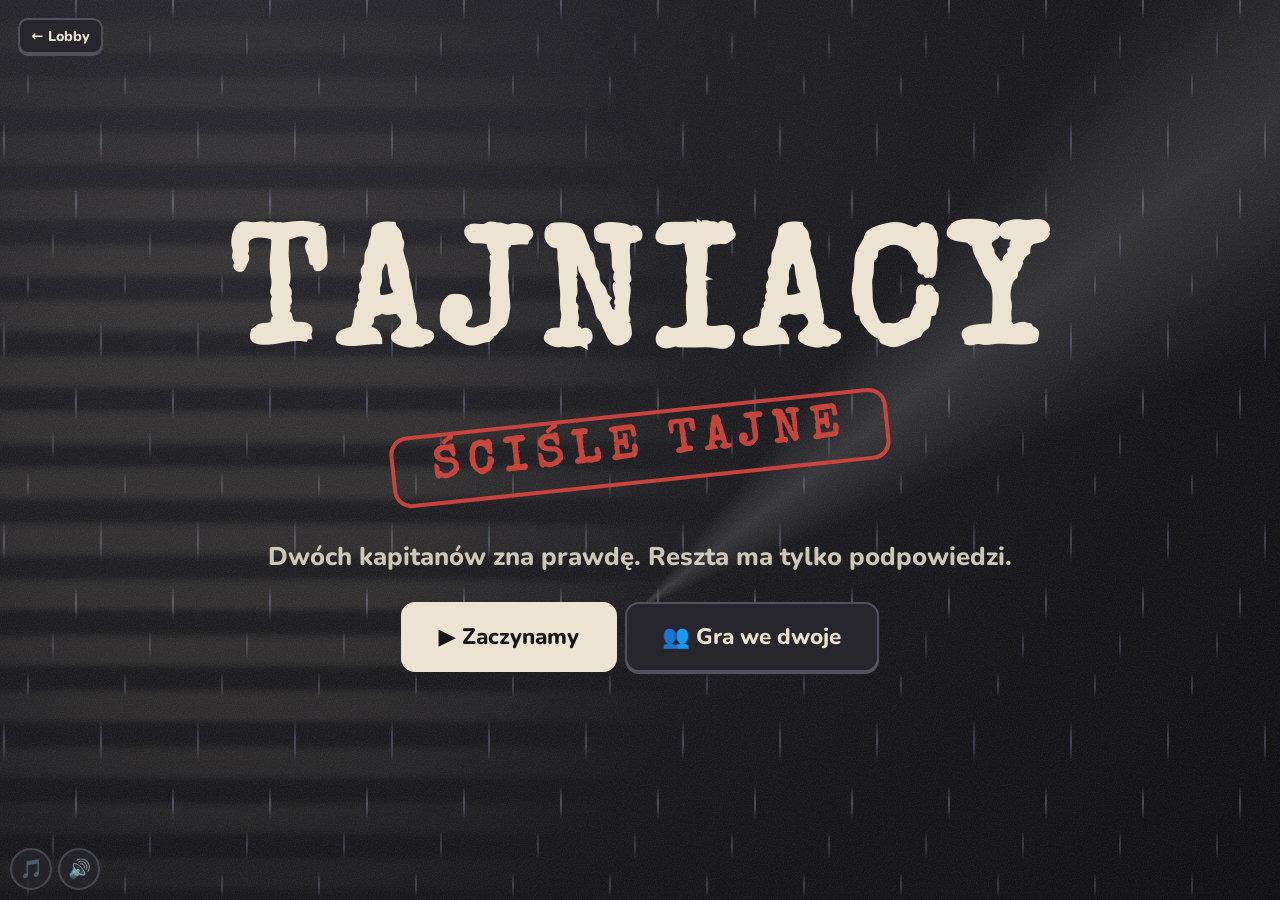
==== commit bacf8e37: "Tryb dla 2 osób: duo.html (pokój, zakładka Zasady, klucze, hasła, zgadywanie) Gra we dwoje w osobnyc" ====
--- a/index.html
+++ b/index.html
@@ -8,12 +8,17 @@
 <link rel="icon" href="/favicon.svg" type="image/svg+xml">
 <link rel="apple-touch-icon" href="/apple-touch-icon.png">
 <meta name="apple-mobile-web-app-title" content="PL3Y">
+<link rel="manifest" href="/site.webmanifest">
+<meta name="apple-mobile-web-app-capable" content="yes">
+<meta name="mobile-web-app-capable" content="yes">
+<meta name="apple-mobile-web-app-status-bar-style" content="black">
 <meta name="robots" content="noindex">
 <link rel="preconnect" href="https://fonts.googleapis.com">
 <link href="https://fonts.googleapis.com/css2?family=Nunito:wght@600;800;900&family=Special+Elite&family=Bungee&display=swap" rel="stylesheet">
 <link rel="stylesheet" href="common.css">
 <script src="common.js"></script>
 <script src="net.js"></script>
+<script src="words.js"></script>
 <script>
 //---------------------------------------------------------------------
 //
@@ -2319,7 +2324,7 @@
 html,body{margin:0;height:100%}
 body{font-family:'Nunito',system-ui,sans-serif;color:var(--ink);background:radial-gradient(circle at 20% 0%,var(--bg) 0,var(--bg2) 100%);-webkit-tap-highlight-color:transparent}
 button{font-family:inherit;color:inherit;cursor:pointer}
-#app{min-height:100dvh;display:flex;flex-direction:column}
+#app{min-height:100dvh;display:flex;flex-direction:column;overflow:hidden;overflow:clip} /* paralaksa planszy nie wypycha strony (paski przewijania) */
 h1,h2,h3{margin:0}
 select{font-family:inherit;font-size:1rem;border:2px solid var(--cardb);border-radius:12px;padding:.5em .7em;background:var(--paper2);color:var(--ink)}
 .lbl{font-weight:800}
@@ -2328,6 +2333,9 @@
 .btn{border:0;border-radius:14px;padding:.7em 1.2em;font-weight:800;font-size:1rem;background:var(--paper);box-shadow:0 2px 0 var(--cardb);border:2px solid var(--cardb)}
 .btn:active{transform:translateY(1px)}
 .splash .tolobby{position:absolute;top:18px;left:18px;z-index:2}
+.tolobby{transition:border-color .15s,background .15s}
+@media (hover:hover){.tolobby:hover{border-color:var(--ink);background:var(--paper2)}}
+.tolobby:focus-visible{outline:2px solid var(--ink);outline-offset:2px}
 .saves{display:flex;flex-direction:column;gap:8px;margin:12px 0;text-align:left}
 .save{display:flex;align-items:center;gap:8px;background:var(--paper2);border:2px solid var(--cardb);border-radius:12px;padding:8px 10px}
 .save.cur{border-color:var(--ink)}
@@ -2753,16 +2761,6 @@
 })();
 
 
-const DEFAULTS = {
-"Zwierzęta":"pies kot koń krowa świnia owca kura kaczka gęś lis wilk niedźwiedź jeleń zając wiewiórka jeż mysz szczur nietoperz sowa orzeł wróbel bocian łabędź papuga pingwin lew tygrys słoń żyrafa małpa krokodyl wąż żółw żaba rekin wieloryb delfin ośmiornica krab motyl pszczoła pająk mrówka biedronka komar ślimak kangur panda wielbłąd",
-"Jedzenie":"chleb masło ser jajko mleko szynka kiełbasa pierogi bigos rosół barszcz naleśnik pizza spaghetti kotlet ziemniak marchewka cebula pomidor ogórek jabłko gruszka banan truskawka cytryna pomarańcza arbuz czekolada lody tort ciasto herbata kawa sok woda piwo wino miód sól pieprz makaron ryż zupa sałatka kanapka frytki popcorn cukierek grzyb orzech",
-"Miejsca":"dom szkoła szpital kościół zamek most wieża rynek park las góra jezioro morze plaża wyspa pustynia wulkan jaskinia rzeka wieś miasto lotnisko dworzec port kino teatr muzeum biblioteka sklep bank hotel restauracja stadion basen cmentarz farma młyn latarnia tunel ulica piwnica strych ogród Warszawa Kraków Gdańsk Paryż Londyn Afryka",
-"Przedmioty":"stół krzesło łóżko szafa lampa zegar lustro okno drzwi klucz telefon komputer telewizor książka długopis ołówek nożyczki młotek piła śruba drabina wiadro parasol plecak walizka torba okulary zegarek pierścień korona miecz tarcza łuk kula lina siatka balon flaga mapa dzwonek gitara skrzypce fortepian bęben aparat latarka bateria kłódka szklanka widelec",
-"Natura i kosmos":"słońce księżyc gwiazda planeta kometa deszcz śnieg burza wiatr mgła tęcza chmura piorun lód ogień ziemia piasek kamień skała diament złoto srebro żelazo drzewo dąb sosna róża tulipan trawa liść korzeń nasiono kwiat fala wodospad bagno łąka pole dolina klif kosmos rakieta satelita galaktyka zorza cień światło echo tornado",
-"Ludzie i postacie":"lekarz pielęgniarka nauczyciel kucharz policjant strażak pilot kierowca rolnik górnik kowal malarz pisarz aktor piosenkarz tancerz sędzia adwokat żołnierz szpieg król królowa książę rycerz pirat kowboj czarodziej smok wampir duch wilkołak anioł diabeł olbrzym krasnoludek wróżka robot kosmita złodziej detektyw naukowiec astronauta listonosz fryzjer piekarz student dziecko babcia dziadek kapitan",
-"Sport i transport":"piłka bramka boisko medal puchar rower narty łyżwy pływanie bieg szachy karty kości puzzle film muzyka taniec cyrk klaun magik wakacje namiot ognisko wędka samochód autobus pociąg tramwaj samolot statek łódź helikopter motocykl metro taksówka ciężarówka hulajnoga żagiel kotwica kompas skarb wyścig maraton olimpiada turniej mecz trener kibic gwizdek",
-"Różne":"czas cisza sen strach miłość pamięć prawda tajemnica szczęście wolność pokój wojna władza pieniądz podatek urodziny wesele święta choinka prezent karnawał Wielkanoc zima lato wiosna jesień noc poranek tydzień rok wiek historia przyszłość magia bajka legenda zagadka sekret alarm mur granica paszport wiza wirus szczepionka lekarstwo gips termometr"
-};
 const DEFAULT_TEXT = Object.entries(DEFAULTS).map(([k,v]) => "# "+k+"\n"+v.split(" ").join("\n")).join("\n\n");
 
 /* ---------- narzędzia ---------- */
@@ -2823,8 +2821,7 @@
   const key=shuffle([].concat(Array(9).fill(start),Array(8).fill(other(start)),Array(8-na).fill('n'),Array(na).fill('a')));
   game={ id:Date.now(), words, key, revealed:Array(25).fill(false), start, turn:start, winner:null, turnCount:1, hits:{r:0,b:0}, miss:{r:0,b:0} };
   ensureRoom();
-  ui.screen='board'; ui.qr=needQr(); ui.winHold=false; ui.hideWin=null; Snd.hush(false); render();
-  if(!ui.qr) toast('Nowa plansza poszła na telefony kapitanów');
+  ui.screen='board'; ui.qr=true; ui.winHold=false; ui.hideWin=null; Snd.hush(false); render();
   await store.set('game',game);
   return true;
 }
@@ -2974,7 +2971,7 @@
       config={...config,...s.cfg}; game={...s.game,saveId:s.id,saveName:s.name};
       ui.splash=false; ui.screen='board'; ui.qr=!game.winner&&needQr(); ui.winHold=false; ui.hideWin=null; Snd.hush(false);
       render(); saveConfig(); store.set('game',game);
-      toast(`Wczytano „${s.name}”`+(ui.qr?'':' – plansza poszła na telefony kapitanów'));
+      toast(`Wczytano „${s.name}”`);
     }
   });
   o.addEventListener('keydown',e=>{ if(e.key==='Escape') o.remove(); });
@@ -3010,14 +3007,17 @@
 }
 /* ---------- pokój na serwerze PL3Y ----------
    Ekran prowadzącego jest źródłem prawdy: po każdej zmianie wysyła grę do pokoju, a serwer rozsyła ją
-   telefonom kapitanów. Pokój ({code, hostToken, cap:{r,b}}) zostaje na kolejne gry, więc QR skanuje się raz.
+   telefonom kapitanów. Pokój ({code, hostToken, cap:{r,b}, capGame}) zostaje na kolejne gry, ale przy każdej
+   nowej planszy (game.id ≠ capGame) prowadzący wysyła `rotate`: serwer wydaje nowe kody kapitanów i rozłącza
+   stare telefony, żeby poprzedni kapitan nie zobaczył nowego klucza. capGame = gra, dla której wydano kody.
    Bez serwera gra działa dalej, a kody QR przechodzą na stary format z kluczem w adresie (bez śledzenia kart). */
 const ROOM_KEY='tajniacy_room';
 const Net={ room:null, conn:null, status:'off', caps:{r:0,b:0}, creating:null, failedAt:0 };
 try{ Net.room=JSON.parse(localStorage.getItem(ROOM_KEY)||'null'); }catch(e){}
 function saveRoom(){ try{ Net.room?localStorage.setItem(ROOM_KEY,JSON.stringify(Net.room)):localStorage.removeItem(ROOM_KEY); }catch(e){} }
 function roomCfg(){ return {names:{r:tn('r'),b:tn('b')}, theme:config.theme||'noir'}; }
-function pushRoom(){ if(Net.conn&&Net.status==='online') Net.conn.send({t:'set', game:game||null, cfg:roomCfg()}); }
+const freshCaps = () => !!(Net.room && (!game || Net.room.capGame===game.id));
+function pushRoom(){ if(Net.conn&&Net.status==='online') Net.conn.send({t:'set', game:game||null, cfg:roomCfg(), rotate:!freshCaps()}); }
 function dropRoom(){ if(Net.conn) Net.conn.stop(); Net.conn=null; Net.room=null; Net.caps={r:0,b:0}; saveRoom(); }
 function connectRoom(){
   if(Net.conn) Net.conn.stop();
@@ -3025,12 +3025,10 @@
   Net.conn=new TJNET.Conn({ code:room.code, hello:()=>({t:'hello',host:room.hostToken}),
     onMessage:m=>{
       if(m.t==='welcome'){ Net.status='online'; pushRoom(); }
-      else if(m.t==='state'&&m.caps){
-        Net.caps=m.caps;
-        if(m.caps.r&&m.caps.b&&!room.scanned){ room.scanned=true; saveRoom(); }
-      }
+      else if(m.t==='state'&&m.caps){ Net.caps=m.caps; }
+      else if(m.t==='caps'&&m.cap&&Net.room===room){ room.cap=m.cap; room.capGame=m.gameId; saveRoom(); }
       else if(m.t==='error'&&m.code==='badhost'){ dropRoom(); }
-      if(m.t==='state'&&ui.qr) render();
+      if((m.t==='state'||m.t==='caps')&&ui.qr) render();
       updNet();
     },
     onStatus:s=>{
@@ -3048,12 +3046,12 @@
   if(Net.creating) return Net.creating;
   if(Date.now()-Net.failedAt<20000) return Promise.resolve(null);
   Net.creating=TJNET.createRoom().then(r=>{
-    Net.room={code:r.code, hostToken:r.hostToken, cap:r.cap, scanned:false}; saveRoom(); connectRoom(); return Net.room;
+    Net.room={code:r.code, hostToken:r.hostToken, cap:r.cap, capGame:game?game.id:null}; saveRoom(); connectRoom(); return Net.room;
   }).catch(()=>{ Net.failedAt=Date.now(); return null; }).finally(()=>{ Net.creating=null; if(ui.qr) render(); updNet(); });
   return Net.creating;
 }
-// Czy pokazywać kody QR przy nowej grze: tylko gdy kapitanowie nie mają jeszcze stałych kodów.
-const needQr = () => !(Net.room && Net.room.scanned);
+// Kody QR pokazujemy przy każdej nowej planszy: kody kapitanów zmieniają się z każdą grą.
+const needQr = () => !!game && !game.winner;
 function netBadge(){
   const on=Net.room&&Net.status==='online', c=Net.caps||{};
   const txt=!Net.room?'○ offline':on?`● online · kapitanowie ${(c.r?1:0)+(c.b?1:0)}/2`:'○ łączę…';
@@ -3063,7 +3061,7 @@
 
 function capUrl(t){
   const b=baseUrl().split('#')[0]; if(!b) return '';
-  if(Net.room) return b+'#'+Net.room.code+'.'+t+'.'+Net.room.cap[t];
+  if(Net.room) return freshCaps() ? b+'#'+Net.room.code+'.'+t+'.'+Net.room.cap[t] : '';   // stare kody już nie działają – czekamy na nowe
   return game ? b+'#'+t+'.'+payload() : '';
 }
 function qrBox(t){
@@ -3075,7 +3073,7 @@
 function qrOverlay(){
   if(!Net.room&&!Net.creating) ensureRoom();
   const note=Net.room
-    ?'Każdy kapitan skanuje tylko swój kod. Kody działają przez kolejne gry: odkryte karty i nowe plansze pojawią się na telefonach same.'
+    ?'Każdy kapitan skanuje tylko swój kod. Odkryte karty pojawią się na telefonach same. Przy każdej nowej planszy kody się zmieniają, a stare telefony tracą dostęp do klucza.'
     :Net.creating?'Zakładam pokój na serwerze…'
     :'Brak połączenia z serwerem. Kody działają offline: kapitanowie zaznaczają karty sami i skanują nowe kody przy każdej grze.';
   return `<div class="ov"><div class="dlg" style="max-width:900px"><h2>Kody dla kapitanów</h2>
@@ -3271,7 +3269,7 @@
   <p class="tag">Dwóch kapitanów zna prawdę. Reszta ma tylko podpowiedzi.</p>
   <div class="row" style="justify-content:center;margin-top:28px">${cont
     ?'<button class="btn pri big" data-act="enter">▶ Wróć do gry</button><button class="btn big" data-act="entersetup">Ustawienia</button>'
-    :`<button class="btn pri big" data-act="entersetup">▶ Zaczynamy</button>${game?'<button class="btn big" data-act="enter">Pokaż planszę</button>':''}`}${nSaves?`<button class="btn big" data-act="saves">Zapisane gry (${nSaves})</button>`:''}</div></div>`;
+    :`<button class="btn pri big" data-act="entersetup">▶ Zaczynamy</button>${game?'<button class="btn big" data-act="enter">Pokaż planszę</button>':''}`}${nSaves?`<button class="btn big" data-act="saves">Zapisane gry (${nSaves})</button>`:''}<button class="btn big" data-act="duo">👥 Gra we dwoje</button></div></div>`;
 }
 function setupView(){
   const cats=parseWords(ui.draftText!=null?ui.draftText:(config.text==null?DEFAULT_TEXT:config.text));
@@ -3378,6 +3376,7 @@
   closeqr(){ ui.qr=false; render(); if(game&&!game.winner&&!game.revealed.some(Boolean)){ Snd.play('turn'); turnBanner(game.turn,'Zaczynają'); } },
   closewin(){ ui.hideWin=game.id; render(); },
   showwin(){ ui.hideWin=null; render(); },
+  duo(){ location.href="duo.html"; },
   enter(){ ui.splash=false; ui.screen='board'; Snd.unlock(); render(); },
   entersetup(){ ui.splash=false; ui.screen='setup'; Snd.unlock(); render(); },
   newmatch(){ config.score={r:0,b:0}; saveConfig(); newGame(); },
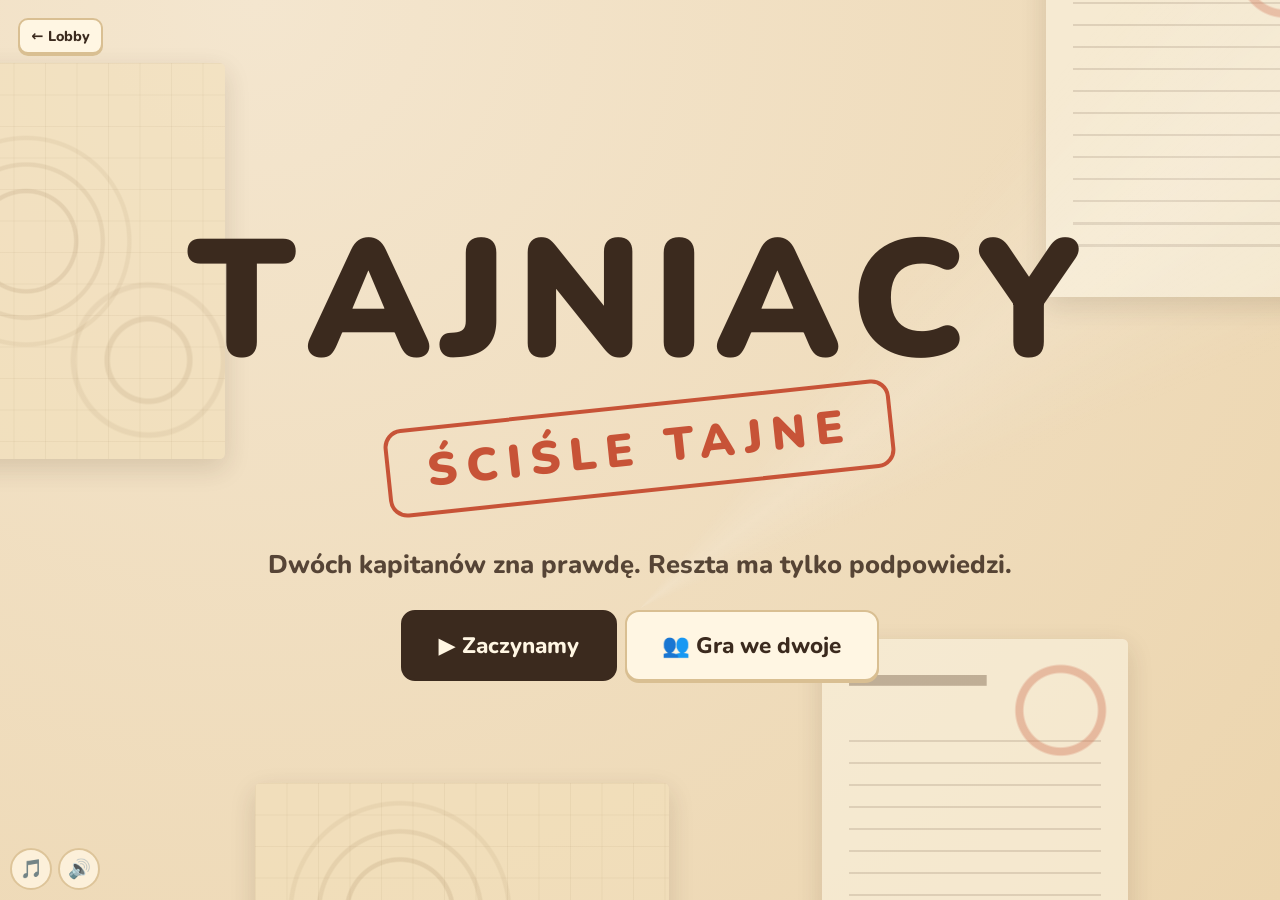
==== commit 3df79a43: "Tajniacy: domyślny motyw Klasyczny (jasny papier, czerwoni i niebiescy) Dotyczy gry na TV, telefonu " ====
--- a/index.html
+++ b/index.html
@@ -12,13 +12,15 @@
 <meta name="apple-mobile-web-app-capable" content="yes">
 <meta name="mobile-web-app-capable" content="yes">
 <meta name="apple-mobile-web-app-status-bar-style" content="black">
-<meta name="robots" content="noindex">
+<meta name="robots" content="noindex, nofollow">
 <link rel="preconnect" href="https://fonts.googleapis.com">
 <link href="https://fonts.googleapis.com/css2?family=Nunito:wght@600;800;900&family=Special+Elite&family=Bungee&display=swap" rel="stylesheet">
 <link rel="stylesheet" href="common.css">
 <script src="common.js"></script>
 <script src="net.js"></script>
 <script src="words.js"></script>
+<script src="fx.js"></script>
+<link rel="stylesheet" href="tj.css">
 <script>
 //---------------------------------------------------------------------
 //
@@ -2319,303 +2321,6 @@
 }));
 
 </script>
-<style>
-*{box-sizing:border-box}
-html,body{margin:0;height:100%}
-body{font-family:'Nunito',system-ui,sans-serif;color:var(--ink);background:radial-gradient(circle at 20% 0%,var(--bg) 0,var(--bg2) 100%);-webkit-tap-highlight-color:transparent}
-button{font-family:inherit;color:inherit;cursor:pointer}
-#app{min-height:100dvh;display:flex;flex-direction:column;overflow:hidden;overflow:clip} /* paralaksa planszy nie wypycha strony (paski przewijania) */
-h1,h2,h3{margin:0}
-select{font-family:inherit;font-size:1rem;border:2px solid var(--cardb);border-radius:12px;padding:.5em .7em;background:var(--paper2);color:var(--ink)}
-.lbl{font-weight:800}
-
-/* buttons */
-.btn{border:0;border-radius:14px;padding:.7em 1.2em;font-weight:800;font-size:1rem;background:var(--paper);box-shadow:0 2px 0 var(--cardb);border:2px solid var(--cardb)}
-.btn:active{transform:translateY(1px)}
-.splash .tolobby{position:absolute;top:18px;left:18px;z-index:2}
-.tolobby{transition:border-color .15s,background .15s}
-@media (hover:hover){.tolobby:hover{border-color:var(--ink);background:var(--paper2)}}
-.tolobby:focus-visible{outline:2px solid var(--ink);outline-offset:2px}
-.saves{display:flex;flex-direction:column;gap:8px;margin:12px 0;text-align:left}
-.save{display:flex;align-items:center;gap:8px;background:var(--paper2);border:2px solid var(--cardb);border-radius:12px;padding:8px 10px}
-.save.cur{border-color:var(--ink)}
-.save .si{flex:1;min-width:0}
-.save .si b{display:block;font-weight:900;overflow:hidden;text-overflow:ellipsis;white-space:nowrap}
-.save .si small{display:block;font-weight:700;font-size:.8rem;opacity:.75}
-.btn.pri{background:var(--ink);color:var(--on-ink);border-color:var(--ink);box-shadow:none}
-.btn.r{background:var(--r);color:#fff;border-color:var(--r)}
-.btn.b{background:var(--b);color:#fff;border-color:var(--b)}
-.btn.sm{padding:.4em .8em;font-size:.9rem;border-radius:10px}
-.btn.big{font-size:1.4rem;padding:.8em 1.6em}
-
-/* host board */
-.top{display:grid;grid-template-columns:1fr auto 1fr;gap:2vmin;align-items:stretch;padding:2vmin 2.5vmin 0}
-.team{border-radius:18px;padding:1.2vmin 2vmin;color:#fff;display:flex;align-items:center;justify-content:space-between;gap:12px}
-.team.r{background:var(--r)} .team.b{background:var(--b)}
-.team .nm{font-family:var(--hfont);font-weight:900;font-size:min(2.4vw,4vh);line-height:1.1}
-.team .cp{font-weight:700;opacity:.9;font-size:min(1.4vw,2.4vh)}
-.team .pips{font-size:min(1.6vw,2.8vh);letter-spacing:.15em;line-height:1.2}
-.team .num{font-weight:900;font-size:min(6vw,10vh);line-height:1}
-@keyframes glow{0%,100%{transform:scale(1)}50%{transform:scale(1.015)}}
-.team.active{outline:.8vmin solid var(--ink);outline-offset:.4vmin;animation:glow 2.2s ease-in-out infinite}
-.mid{display:flex;flex-direction:column;align-items:center;justify-content:center;gap:.8vmin;font-weight:900;font-size:min(1.8vw,3vh)}
-.mid .mt{font-size:min(1.3vw,2.2vh);opacity:.8;font-weight:800}
-.badge{padding:.3em .9em;border-radius:99px;color:#fff;font-size:min(2.2vw,3.6vh)}
-.badge.r{background:var(--r)} .badge.b{background:var(--b)}
-.board{flex:1;display:grid;grid-template-columns:repeat(5,minmax(0,1fr));grid-auto-rows:1fr;gap:1.4vmin;padding:2vmin 2.5vmin;min-height:0;height:calc(100dvh - 22vh);
-  transform:translate(var(--px,0px),var(--py,0px));transition:transform .5s ease-out}
-
-/* karty: prawdziwe odwracanie 3D (awers = hasło, rewers = ilustracja) */
-.card{position:relative;border:0;padding:0;background:none;border-radius:16px;font-weight:900;text-transform:uppercase;letter-spacing:.02em;text-align:center;color:var(--ink);
-  font-size:min(2.6vw,4.4vh);line-height:1.1;perspective:1100px;
-  transform:perspective(900px) rotateX(var(--rx,0deg)) rotateY(var(--ry,0deg)) translateZ(var(--tz,0px));transition:transform .35s ease-out}
-.card.hov{--tz:14px;z-index:3;transition:transform .08s linear}
-.card .in{position:absolute;inset:0;transform-style:preserve-3d}
-.card.rev .in{transform:rotateY(180deg)}
-.card .face{position:absolute;inset:0;border-radius:16px;overflow:hidden;backface-visibility:hidden;-webkit-backface-visibility:hidden;
-  display:flex;align-items:center;justify-content:center;overflow-wrap:normal;hyphens:none}
-.card .front{padding:.5em;border:3px solid var(--cardb);background:linear-gradient(165deg,rgba(255,255,255,.28),rgba(255,255,255,0) 50%),var(--card);box-shadow:0 .5vmin 0 var(--cardb)}
-.card .face::after{content:"";position:absolute;inset:0;pointer-events:none;opacity:0;transition:opacity .25s;
-  background:radial-gradient(circle at var(--gx,50%) var(--gy,50%),rgba(255,255,255,.5),rgba(255,255,255,0) 60%)}
-.card.hov .face::after{opacity:1}
-.card .w{position:relative;z-index:1}
-.card .g{position:absolute;top:.2em;right:.35em;font-size:.55em;opacity:.9;z-index:2}
-.card .back{transform:rotateY(180deg);color:#fff;justify-content:flex-start}
-.card.k-r .back{background:radial-gradient(circle at 22% 45%,rgba(255,255,255,.3),rgba(255,255,255,0) 45%),linear-gradient(160deg,rgba(255,255,255,.12),rgba(0,0,0,.3)),var(--r)}
-.card.k-b .back{background:radial-gradient(circle at 22% 45%,rgba(255,255,255,.3),rgba(255,255,255,0) 45%),linear-gradient(160deg,rgba(255,255,255,.12),rgba(0,0,0,.3)),var(--b)}
-.card.k-n .back{background:radial-gradient(circle at 22% 45%,rgba(255,255,255,.3),rgba(255,255,255,0) 45%),linear-gradient(160deg,rgba(255,255,255,.1),rgba(0,0,0,.18)),var(--n);color:var(--nrev)}
-.card.k-a .back{background:radial-gradient(circle at 22% 45%,rgba(210,0,0,.5),rgba(0,0,0,0) 50%),var(--a)}
-.ill{display:block;flex:none;height:100%;aspect-ratio:1;max-width:46%}
-.card .lab,.kcard .lab{flex:1;min-width:0;align-self:stretch;display:flex;align-items:center;justify-content:center;padding:0 .4em 0 .1em;overflow:hidden;text-shadow:0 .08em .25em rgba(0,0,0,.35)}
-.card .lab{font-size:.82em}
-.card.k-n .lab{text-shadow:none}
-.card .ill.ghost{position:absolute;left:50%;top:50%;height:96%;max-width:none;transform:translate(-50%,-50%);opacity:.16;pointer-events:none}
-.card.hint .front{box-shadow:none}
-.card.hint.k-r .front{background:var(--rt);border-color:var(--r);color:var(--rtx)}
-.card.hint.k-b .front{background:var(--bt);border-color:var(--b);color:var(--btx)}
-.card.hint.k-n .front{background:var(--nt);border-color:var(--n);color:var(--ntx)}
-.card.hint.k-a .front{background:var(--at);border-color:#000;color:#fff}
-@keyframes flip3d{0%{transform:rotateY(0)}50%{transform:rotateY(100deg) translateZ(6vmin) scale(1.08)}100%{transform:rotateY(180deg)}}
-.card.flip{z-index:4}
-.card.flip .in{animation:flip3d .95s cubic-bezier(.35,.1,.25,1) both}
-.card.flip.slow .in{animation-duration:1.8s}
-/* Safari na iOS potrafi zignorować backface-visibility (zagnieżdżone warstwy), więc awers chowamy jawnie: znika w połowie obrotu */
-.card.rev .front{visibility:hidden}
-@keyframes faceout{0%,49%{visibility:visible}50%,100%{visibility:hidden}}
-@keyframes facein{0%,49%{visibility:hidden}50%,100%{visibility:visible}}
-.card.flip .front{animation:faceout .95s step-end both}
-.card.flip .back{animation:facein .95s step-end both}
-.card.flip.slow .front,.card.flip.slow .back{animation-duration:1.8s}
-@keyframes shake{0%,100%{transform:translate(0)}15%{transform:translate(-1.4vmin,.4vmin)}30%{transform:translate(1.4vmin,-.4vmin)}45%{transform:translate(-1vmin,.6vmin)}60%{transform:translate(1vmin,-.6vmin)}80%{transform:translate(-.5vmin,0)}}
-.board.shake{animation:shake .6s;animation-delay:.35s}
-
-/* licznik agentów: tablica klapkowa */
-.flap{position:relative;display:inline-block;width:.8em;height:1.1em;perspective:3em;vertical-align:middle}
-.flap .h{position:absolute;left:0;right:0;height:50%;overflow:hidden;background:rgba(0,0,0,.3)}
-.flap .h b{display:block;height:1.1em;line-height:1.1em;text-align:center;font-weight:900}
-.flap .up,.flap .fu{top:0;border-radius:.1em .1em 0 0}
-.flap .dn,.flap .fd{bottom:0;border-radius:0 0 .1em .1em}
-.flap .dn b,.flap .fd b{margin-top:-.55em}
-.flap .fu{z-index:2;transform-origin:50% 100%;animation:flapu .26s ease-in forwards;background:#3a3a3a}
-.flap .fd{z-index:3;transform-origin:50% 0;transform:rotateX(90deg);animation:flapd .26s ease-out .26s forwards;background:#3a3a3a}
-.flap::after{content:"";position:absolute;left:0;right:0;top:50%;height:.05em;margin-top:-.025em;background:rgba(0,0,0,.45);z-index:4}
-@keyframes flapu{to{transform:rotateX(-90deg)}}
-@keyframes flapd{to{transform:rotateX(0)}}
-
-/* zwycięstwo: spadające akta, odznaki i pieczątki */
-.drop{position:fixed;top:-16vmin;z-index:70;pointer-events:none;animation:dropfall linear forwards}
-.drop>*{animation:flutter 1.4s ease-in-out infinite alternate}
-@keyframes dropfall{from{transform:translate(0,0) rotate(var(--r0))}to{transform:translate(var(--dx),130vh) rotate(var(--r1))}}
-@keyframes flutter{from{transform:rotateX(0) rotateY(-25deg)}to{transform:rotateX(55deg) rotateY(25deg)}}
-.drop .doc{position:relative;width:7vmin;height:9vmin;background:repeating-linear-gradient(transparent 0 1.1vmin,rgba(60,40,20,.25) 1.1vmin 1.25vmin) 0 2vmin/100% calc(100% - 3vmin) no-repeat,#fbf4e4;border:1px solid #d8c8a8;box-shadow:0 .4vmin 1vmin rgba(0,0,0,.25)}
-.drop .doc::after{content:"TAJNE";position:absolute;right:.4vmin;top:.5vmin;font:900 1.1vmin/1 'Nunito',sans-serif;letter-spacing:.1em;padding:.2vmin .4vmin;border:.25vmin solid;transform:rotate(-12deg)}
-.drop.r .doc::after,.drop.r .stmp{color:var(--r)} .drop.b .doc::after,.drop.b .stmp{color:var(--b)}
-.drop .bdg{width:7vmin;height:8vmin;display:block}
-.drop .stmp{width:8vmin;height:8vmin;border-radius:50%;border:.6vmin double;display:flex;align-items:center;justify-content:center;font:900 1.7vmin/1 'Nunito',sans-serif;letter-spacing:.08em;background:rgba(255,255,255,.75)}
-@keyframes pop{0%{transform:scale(.6);opacity:0}70%{transform:scale(1.06)}100%{transform:scale(1);opacity:1}}
-.dlg{animation:pop .35s ease-out}
-.foot{display:flex;gap:10px;justify-content:center;padding:0 2vmin 1.5vmin;flex-wrap:wrap}
-.netst{align-self:center;font-weight:800;font-size:.8rem;opacity:.6;white-space:nowrap}
-.netst.on{opacity:.85}
-
-/* baner tury: teczka „ŚCIŚLE TAJNE” z pieczątką drużyny */
-.tbanner{position:fixed;inset:0;z-index:80;pointer-events:none;display:flex;align-items:center;justify-content:center}
-.folder{position:relative;width:min(62vw,100vh);aspect-ratio:2.1;animation:fold 2.3s cubic-bezier(.2,.9,.3,1) both;filter:drop-shadow(0 2vmin 4vmin rgba(0,0,0,.5))}
-.folder .tab{position:absolute;left:6%;top:-8%;height:9%;padding:0 1.6em;background:#c89a4e;border-radius:1vmin 1vmin 0 0;display:flex;align-items:center;
-  font:900 min(1.4vw,2.3vh)/1 'Nunito',system-ui,sans-serif;letter-spacing:.25em;color:#5a3e17}
-.folder .sheet{position:absolute;inset:0;border-radius:0 1.2vmin 1.2vmin 1.2vmin;overflow:hidden;display:flex;flex-direction:column;align-items:center;justify-content:center;gap:2vmin;
-  background:linear-gradient(170deg,rgba(255,255,255,.22),rgba(0,0,0,.08)),#d8b36a;box-shadow:inset 0 0 0 .4vmin rgba(120,80,30,.35)}
-.folder .sheet::before{content:"";position:absolute;left:4%;right:6%;top:-30%;height:42%;background:#fbf6ea;transform:rotate(-2deg);box-shadow:0 .3vmin .8vmin rgba(0,0,0,.2)}
-.folder .hd,.folder .lb{position:relative;font-family:'Special Elite','Courier New',monospace;text-transform:uppercase;color:#6d1c10}
-.folder .hd{font-size:min(2.4vw,4vh);letter-spacing:.4em;border-top:.35vmin solid;border-bottom:.35vmin solid;padding:.15em .6em}
-.folder .lb{font-size:min(1.6vw,2.7vh);letter-spacing:.3em;color:#4a3415}
-.fstamp{position:relative;font-family:var(--hfont);font-weight:900;font-size:min(4.6vw,8vh);line-height:1.05;text-transform:uppercase;white-space:nowrap;max-width:92%;
-  padding:.08em .45em;border:.6vmin solid currentColor;border-radius:.15em;opacity:0;
-  -webkit-mask-image:var(--inkmask);mask-image:var(--inkmask);-webkit-mask-size:180px;mask-size:180px;animation:fslam .32s cubic-bezier(.3,1.6,.5,1) .55s forwards}
-.fstamp.r{color:var(--r)} .fstamp.b{color:var(--b)}
-@keyframes fold{0%{transform:translateX(-120vw) rotate(-10deg)}22%{transform:translateX(0) rotate(-1.5deg)}80%{transform:translateX(0) rotate(-1.5deg)}100%{transform:translateX(120vw) rotate(8deg)}}
-@keyframes fslam{0%{transform:rotate(-7deg) scale(3);opacity:0}100%{transform:rotate(-7deg) scale(1);opacity:.92}}
-:root{--inkmask:url("data:image/svg+xml,%3Csvg xmlns='http://www.w3.org/2000/svg' width='180' height='180'%3E%3Cfilter id='n'%3E%3CfeTurbulence type='fractalNoise' baseFrequency='.8' numOctaves='2'/%3E%3CfeColorMatrix values='0 0 0 0 0 0 0 0 0 0 0 0 0 0 0 -3 0 0 0 2.3'/%3E%3C/filter%3E%3Crect width='100%25' height='100%25' filter='url(%23n)'/%3E%3C/svg%3E")}
-
-/* zabójca: zaciemnienie, karta z czaszką, dziura po kuli */
-.blackout{position:fixed;inset:0;z-index:76;background:#000;opacity:.97;pointer-events:none}
-.blackout.off{opacity:0;transition:opacity 1.2s ease-out}
-.kwrap{position:fixed;inset:0;z-index:78;display:flex;align-items:center;justify-content:center;pointer-events:none;perspective:1200px}
-.kcard{position:relative;width:min(56vw,90vh);aspect-ratio:2.2;border-radius:2vmin;display:flex;color:#fff;font-weight:900;text-transform:uppercase;
-  background:radial-gradient(circle at 24% 48%,rgba(220,0,0,.55),rgba(0,0,0,0) 55%),#0b0b0b;border:.5vmin solid #5a0000;box-shadow:0 0 14vmin rgba(255,0,0,.35);
-  animation:kin 2.4s cubic-bezier(.2,.9,.3,1) both}
-.kcard .lab{font-size:min(4.6vw,7.5vh)}
-.kcard .kst{position:absolute;right:4%;bottom:8%;font-family:var(--hfont);font-size:min(3vw,5vh);color:#ff2a2a;border:.5vmin solid;border-radius:.15em;padding:.05em .4em;letter-spacing:.12em;
-  opacity:0;-webkit-mask-image:var(--inkmask);mask-image:var(--inkmask);-webkit-mask-size:180px;mask-size:180px;animation:fslam .3s cubic-bezier(.3,1.6,.5,1) .45s forwards}
-@keyframes kin{0%{transform:rotateY(180deg) scale(.3);opacity:0}28%{transform:rotateY(0) scale(1.06);opacity:1}36%{transform:scale(1)}82%{transform:scale(1.02);opacity:1}100%{transform:scale(1.18);opacity:0}}
-.scar{position:fixed;left:0;top:0;z-index:40;pointer-events:none}
-.scar .spl{animation:splat .22s ease-out both}
-@keyframes splat{from{transform:scale(.15);opacity:0}to{transform:scale(1);opacity:.9}}
-
-/* zabójca: scena */
-.noir{position:fixed;inset:0;z-index:75;pointer-events:none;opacity:0;animation:noirin .9s ease-in forwards;
-  background:radial-gradient(circle at var(--cx,50%) var(--cy,50%),rgba(0,0,0,0) 0,rgba(0,0,0,0) 12vmin,rgba(0,0,0,.94) 36vmin)}
-.noir.out{animation:noirout 1.4s ease-out forwards}
-@keyframes noirin{to{opacity:1}}
-@keyframes noirout{from{opacity:1}to{opacity:0}}
-.flashred{position:fixed;inset:0;z-index:77;pointer-events:none;background:#ff1a1a;animation:flash .8s ease-out forwards}
-@keyframes flash{0%{opacity:.85}100%{opacity:0}}
-
-/* ekran startowy */
-.splash{min-height:100dvh;display:flex;flex-direction:column;align-items:center;justify-content:center;text-align:center;padding:24px;position:relative;overflow:hidden}
-.splash::before{content:"";position:absolute;inset:-60%;background:conic-gradient(from 0deg at 50% 58%,transparent 0 38deg,rgba(255,255,255,.13) 52deg,transparent 68deg 360deg);animation:sweep 10s linear infinite;pointer-events:none}
-@keyframes sweep{to{transform:rotate(360deg)}}
-.splash>*{position:relative}
-.logo{font-family:var(--hfont);font-weight:900;font-size:min(13vw,21vh);letter-spacing:.06em;line-height:1;white-space:nowrap}
-.logo span{display:inline-block;opacity:0;animation:drop .7s cubic-bezier(.2,.9,.3,1.25) forwards}
-@keyframes drop{from{transform:translateY(-70vh) rotate(-24deg);opacity:0}to{transform:none;opacity:1}}
-.stamp{margin-top:2vmin;font-family:var(--hfont);font-weight:900;font-size:min(3.6vw,6vh);letter-spacing:.2em;color:var(--r);border:.5vmin solid var(--r);border-radius:.4em;padding:.2em .8em;transform:rotate(-6deg);opacity:0;animation:slam .35s cubic-bezier(.3,1.6,.5,1) 1s forwards}
-@keyframes slam{0%{transform:rotate(-6deg) scale(3.2);opacity:0}100%{transform:rotate(-6deg) scale(1);opacity:.92}}
-.splash .tag{font-weight:800;font-size:min(2vw,3.2vh);opacity:.85;margin:6vmin 0 0;max-width:30em}
-.splash .row{opacity:0;animation:fadein .6s ease 1.4s forwards}
-@keyframes fadein{to{opacity:1}}
-
-/* podsumowanie */
-.dlg.wide{max-width:640px}
-.dlg .kicker{font-weight:800;letter-spacing:.12em;text-transform:uppercase;font-size:.95rem;opacity:.8}
-.stats{display:grid;grid-template-columns:repeat(auto-fit,minmax(120px,1fr));gap:8px;margin:12px 0}
-.stat{background:var(--paper2);border:2px solid var(--cardb);border-radius:12px;padding:6px 8px;font-weight:700;font-size:.85rem}
-.stat b{display:block;font-size:1.35rem;font-weight:900}
-.scoreline{font-weight:900;font-size:1.3rem;margin:8px 0}
-.seq{opacity:0;animation:statin .45s cubic-bezier(.2,.9,.3,1.3) var(--d,0s) forwards}
-@keyframes statin{from{opacity:0;transform:translateY(1.6vmin) scale(.9)}to{opacity:1;transform:none}}
-
-/* animowane tło motywu (warstwa za treścią) */
-#fx{position:fixed;inset:-3vmin;z-index:-1;pointer-events:none;overflow:hidden;
-  transform:translate(calc(var(--px,0px) * -1.6),calc(var(--py,0px) * -1.6));transition:transform .7s ease-out}
-#fx i{position:absolute;display:none}
-/* noir: żaluzje, deszcz, ziarno filmu, błyskawica */
-body[data-theme=noir] #fx i{display:block}
-body[data-theme=noir] #fx i:nth-child(1){left:-15%;top:-30%;width:85%;height:160%;filter:blur(3px);
-  background:repeating-linear-gradient(180deg,rgba(255,236,190,.085) 0 3.4vmin,rgba(255,236,190,0) 3.4vmin 6.2vmin);
-  -webkit-mask-image:radial-gradient(ellipse 60% 50% at 40% 50%,#000 30%,transparent 75%);mask-image:radial-gradient(ellipse 60% 50% at 40% 50%,#000 30%,transparent 75%);
-  animation:blinds 14s ease-in-out infinite alternate}
-@keyframes blinds{from{transform:rotate(-28deg) skewX(-12deg) translateX(-3vmin);opacity:.7}to{transform:rotate(-26deg) skewX(-10deg) translateX(4vmin);opacity:1}}
-body[data-theme=noir] #fx i:nth-child(2){left:-15%;right:-15%;top:-200px;bottom:-60px;
-  background-image:radial-gradient(1.5px 18px at 12px 30px,rgba(200,215,240,.4),transparent),radial-gradient(1.5px 13px at 61px 112px,rgba(200,215,240,.3),transparent),
-    radial-gradient(1.5px 22px at 37px 168px,rgba(200,215,240,.35),transparent),radial-gradient(1.5px 15px at 86px 72px,rgba(200,215,240,.28),transparent);
-  background-size:97px 200px;animation:rain .55s linear infinite}
-@keyframes rain{from{transform:rotate(9deg) translateY(0)}to{transform:rotate(9deg) translateY(200px)}}
-body[data-theme=noir] #fx i:nth-child(3){inset:-50%;opacity:.1;background-size:180px;animation:grain .9s steps(6) infinite;
-  background-image:url("data:image/svg+xml,%3Csvg xmlns='http://www.w3.org/2000/svg' width='180' height='180'%3E%3Cfilter id='g'%3E%3CfeTurbulence type='fractalNoise' baseFrequency='.85' numOctaves='3'/%3E%3CfeColorMatrix values='0 0 0 0 1 0 0 0 0 1 0 0 0 0 1 1.4 0 0 0 -.55'/%3E%3C/filter%3E%3Crect width='100%25' height='100%25' filter='url(%23g)'/%3E%3C/svg%3E")}
-@keyframes grain{0%,100%{transform:translate(0,0)}20%{transform:translate(-3%,2%)}40%{transform:translate(2%,-4%)}60%{transform:translate(-4%,-1%)}80%{transform:translate(3%,3%)}}
-body[data-theme=noir] #fx i:nth-child(4){inset:0;background:rgba(200,215,255,.12);opacity:0;animation:lightning 11s linear infinite}
-@keyframes lightning{0%,93%,100%{opacity:0}94%{opacity:1}95%{opacity:.2}96.5%{opacity:.8}98%{opacity:0}}
-/* retro: słońce, przesuwająca się siatka synthwave, linie skanowania */
-body[data-theme=retro] #fx i{display:block}
-body[data-theme=retro] #fx i:nth-child(1){left:50%;top:12%;width:44vmin;height:44vmin;margin-left:-22vmin;border-radius:50%;background:linear-gradient(#ffe14d,#ff3d7f 72%);
-  -webkit-mask-image:linear-gradient(#000 50%,transparent 50% 54%,#000 54% 62%,transparent 62% 66%,#000 66% 73%,transparent 73% 78%,#000 78% 84%,transparent 84% 90%,#000 90%);
-  mask-image:linear-gradient(#000 50%,transparent 50% 54%,#000 54% 62%,transparent 62% 66%,#000 66% 73%,transparent 73% 78%,#000 78% 84%,transparent 84% 90%,#000 90%);
-  animation:sun 6s ease-in-out infinite alternate}
-@keyframes sun{from{opacity:.22}to{opacity:.38}}
-body[data-theme=retro] #fx i:nth-child(2){left:0;right:0;top:50%;bottom:0;overflow:hidden;perspective:20vmin;perspective-origin:50% 0;
-  -webkit-mask-image:linear-gradient(transparent,#000 40%);mask-image:linear-gradient(transparent,#000 40%);opacity:.55}
-body[data-theme=retro] #fx i:nth-child(2)::before{content:"";position:absolute;left:-150%;right:-150%;top:100%;height:300vmin;transform-origin:50% 0;
-  background-image:linear-gradient(rgba(255,61,127,.9) .4vmin,transparent .4vmin),linear-gradient(90deg,rgba(18,181,229,.9) .4vmin,transparent .4vmin);background-size:10vmin 10vmin;
-  animation:grid 1.1s linear infinite}
-@keyframes grid{from{transform:rotateX(-90deg) translateY(0)}to{transform:rotateX(-90deg) translateY(-10vmin)}}
-body[data-theme=retro] #fx i:nth-child(3){left:0;right:0;height:22vh;top:-22vh;background:linear-gradient(transparent,rgba(255,255,255,.05),transparent);animation:scan 7s linear infinite}
-@keyframes scan{to{transform:translateY(130vh)}}
-body[data-theme=retro] #fx i:nth-child(4){left:0;right:0;top:50%;height:.4vmin;background:#ff3d7f;box-shadow:0 0 3vmin 1vmin rgba(255,61,127,.6);opacity:.7}
-body[data-theme=retro]::after{content:"";position:fixed;inset:0;z-index:90;pointer-events:none;background:repeating-linear-gradient(0deg,rgba(0,0,0,.13) 0 1px,transparent 1px 3px)}
-/* classic: falujące stare dokumenty i mapy */
-body[data-theme=classic] #fx i{display:block;width:34vmin;height:44vmin;border-radius:.6vmin;opacity:.6;box-shadow:0 1vmin 3vmin rgba(60,40,20,.25);animation:paper 22s ease-in-out infinite alternate}
-body[data-theme=classic] #fx i:nth-child(odd){background:
-  radial-gradient(circle at 35% 45%,transparent 0 16%,rgba(120,85,40,.2) 16.5% 17.5%,transparent 18% 25%,rgba(120,85,40,.16) 25.5% 26.5%,transparent 27% 34%,rgba(120,85,40,.12) 34.5% 35.5%,transparent 36%),
-  radial-gradient(circle at 75% 75%,transparent 0 10%,rgba(120,85,40,.18) 10.5% 11.5%,transparent 12% 19%,rgba(120,85,40,.13) 19.5% 20.5%,transparent 21%),
-  linear-gradient(rgba(120,85,40,.1) 1px,transparent 1px) 0 0/3.5vmin 3.5vmin,linear-gradient(90deg,rgba(120,85,40,.1) 1px,transparent 1px) 0 0/3.5vmin 3.5vmin,#f2e0bb}
-body[data-theme=classic] #fx i:nth-child(even){background:
-  radial-gradient(circle at 78% 18%,transparent 0 9%,rgba(196,71,44,.45) 9.5% 11%,transparent 11.5%),
-  repeating-linear-gradient(transparent 0 2.2vmin,rgba(70,50,30,.22) 2.2vmin 2.45vmin) 3vmin 9vmin/calc(100% - 6vmin) calc(100% - 13vmin) no-repeat,
-  linear-gradient(rgba(70,50,30,.5),rgba(70,50,30,.5)) 3vmin 4vmin/45% 1.2vmin no-repeat,#fbf3e2}
-body[data-theme=classic] #fx i:nth-child(1){left:-6vmin;top:10vh;--r:-14deg}
-body[data-theme=classic] #fx i:nth-child(2){right:-5vmin;top:-8vmin;--r:12deg;animation-duration:27s}
-body[data-theme=classic] #fx i:nth-child(3){left:22vw;bottom:-16vmin;width:46vmin;height:32vmin;--r:6deg;animation-duration:31s}
-body[data-theme=classic] #fx i:nth-child(4){right:14vw;bottom:-12vmin;--r:-9deg;animation-duration:24s}
-@keyframes paper{0%{transform:rotate(var(--r)) translate(0,0) skewY(0)}50%{transform:rotate(calc(var(--r) + 2deg)) translate(1vmin,-1.5vmin) skewY(.8deg)}100%{transform:rotate(calc(var(--r) - 1.5deg)) translate(-1vmin,1vmin) skewY(-.6deg)}}
-
-/* przyciski dźwięku */
-.snd{position:fixed;left:10px;bottom:calc(10px + env(safe-area-inset-bottom));z-index:65;display:flex;gap:6px}
-/* telefon jako ekran prowadzącego: niższa plansza, w stopce miejsce na przyciski dźwięku */
-@media(max-width:700px){
-  .board{height:auto;flex:none;aspect-ratio:5/6.4;max-height:calc(100dvh - 220px)}
-  .foot{padding-bottom:calc(62px + env(safe-area-inset-bottom))}
-}
-.snd button{width:42px;height:42px;border-radius:50%;border:2px solid var(--cardb);background:var(--paper);font-size:1.15rem;opacity:.8;padding:0;line-height:1}
-.snd button.off{opacity:.4;filter:grayscale(1)}
-
-@media (prefers-reduced-motion:reduce){
-  .card.flip .in,.card.flip .front,.card.flip .back,.board.shake,.dlg,.team.active,.splash::before,.flap .fu,.flap .fd,.seq,.scar .spl,.kcard,.drop,.drop>*,#fx i,#fx i::before{animation:none}
-  #fx i,#fx i::before{animation:none !important}
-  .seq{opacity:1} .flap .fu,.flap .fd{display:none} .card,.board,#fx{transition:none}
-  .folder{animation:fadeinout 2.3s both} .fstamp,.kcard .kst{animation:none;opacity:.92;transform:rotate(-7deg)}
-}
-@keyframes fadeinout{0%,100%{opacity:0}15%,85%{opacity:1}}
-
-.wait{padding:30px;text-align:center;font-weight:800;font-size:1.2rem}
-
-/* setup */
-.setup{max-width:1100px;margin:0 auto;padding:18px 16px 70px;width:100%}
-.setup h1{font-family:var(--hfont);font-size:2rem;font-weight:900;margin-bottom:4px}
-.panel{background:var(--paper);border:2px solid var(--cardb);border-radius:18px;padding:16px;margin-top:14px}
-.panel h2{font-size:1.2rem;margin-bottom:10px}
-.cols{display:grid;grid-template-columns:1fr 1fr;gap:12px}
-@media(max-width:700px){.cols{grid-template-columns:1fr}}
-.tcol{border-radius:14px;padding:10px;min-height:80px}
-.tcol.r{background:var(--rt)} .tcol.b{background:var(--bt)}
-.tcol h3{font-size:1rem;margin-bottom:8px}
-.chip{display:inline-flex;align-items:center;gap:4px;background:var(--paper2);border-radius:99px;padding:3px 4px 3px 12px;margin:3px;font-weight:800;border:2px solid transparent}
-.chip.cp{border-color:var(--ink)}
-.chip button{border:0;background:transparent;font-size:1rem;padding:2px 6px;border-radius:99px}
-.chip button.on{background:var(--accent);color:#3b2a1e}
-.row{display:flex;gap:8px;flex-wrap:wrap;align-items:center;margin-top:8px}
-input[type=text],textarea{font-family:inherit;font-size:1rem;border:2px solid var(--cardb);border-radius:12px;padding:.6em .8em;background:var(--paper2);color:var(--ink)}
-textarea{width:100%;min-height:260px;font-family:ui-monospace,Menlo,monospace;font-size:.9rem}
-.cats label{display:inline-flex;align-items:center;gap:6px;background:var(--paper2);border:2px solid var(--cardb);border-radius:99px;padding:5px 12px;margin:3px;font-weight:800;cursor:pointer}
-.qrs{display:grid;grid-template-columns:1fr 1fr;gap:14px}
-@media(max-width:700px){.qrs{grid-template-columns:1fr}}
-.qrbox{text-align:center;border-radius:16px;padding:12px;color:#fff}
-.qrbox.r{background:var(--r)} .qrbox.b{background:var(--b)}
-.qrbox .q{background:#fff;border-radius:12px;padding:10px;width:min(260px,100%);margin:8px auto}
-.qrbox .q svg{width:100%;height:auto;display:block}
-.qrbox small{display:block;word-break:break-all;opacity:.85;font-weight:600}
-.note{font-size:.9rem;opacity:.8;margin-top:6px}
-
-/* overlay */
-.ov{position:fixed;inset:0;background:rgba(10,8,6,.68);display:flex;align-items:center;justify-content:center;z-index:50;padding:16px}
-.dlg{background:var(--paper);border-radius:22px;padding:22px;max-width:520px;width:100%;text-align:center;border:3px solid var(--ink);max-height:94dvh;overflow:auto}
-.dlg h2{font-size:1.5rem;margin-bottom:8px}
-.dlg .row{justify-content:center}
-.win{font-family:var(--hfont);font-size:min(7vw,9vh);font-weight:900;line-height:1.05;margin:6px 0}
-.win.r{color:var(--r)} .win.b{color:var(--b)}
-#toast{position:fixed;left:50%;bottom:18px;transform:translateX(-50%);background:var(--ink);color:var(--on-ink);padding:.7em 1.2em;border-radius:99px;font-weight:800;z-index:60;opacity:0;pointer-events:none;transition:opacity .25s;max-width:92vw;text-align:center}
-#toast.show{opacity:1}
-</style>
 </head>
 <body>
 <div id="fx" aria-hidden="true"><i></i><i></i><i></i><i></i></div>
@@ -2633,132 +2338,6 @@
 const other = t => t==='r' ? 'b' : 'r';
 const tn = t => (config.names&&config.names[t]) || TEAMS[t].name;
 
-/* ---------- dźwięk (Web Audio, bez plików) ---------- */
-const Snd=(()=>{
-  let ctx=null, master=null, mus=null, fx=null, delay=null, nbuf=null, timer=null;
-  const st={m:true,s:true,mv:.5,sv:.85};
-  try{ Object.assign(st, JSON.parse(localStorage.getItem('tj_snd')||'{}')); }catch(e){}
-  // jednorazowo: nowe domyślne ustawienia (muzyka 50%) także dla osób z zapisanymi ustawieniami
-  try{ if(!localStorage.getItem('tj_def_v2')) st.mv=.5; }catch(e){}
-  let tension=false, hushed=false, step=0, nextT=0;
-  const save=()=>{ try{localStorage.setItem('tj_snd',JSON.stringify(st));}catch(e){} };
-  const mtof=n=>440*Math.pow(2,(n-69)/12);
-
-  function init(){
-    if(ctx) return true;
-    const AC=window.AudioContext||window.webkitAudioContext; if(!AC) return false;
-    try{ ctx=new AC(); }catch(e){ return false; }
-    const comp=ctx.createDynamicsCompressor(); comp.connect(ctx.destination);
-    master=ctx.createGain(); master.gain.value=.9; master.connect(comp);
-    mus=ctx.createGain(); mus.gain.value=0; mus.connect(master);
-    fx=ctx.createGain(); fx.gain.value=st.sv*.9; fx.connect(master);
-    delay=ctx.createDelay(1); delay.delayTime.value=.36;
-    const fb=ctx.createGain(); fb.gain.value=.34;
-    const lp=ctx.createBiquadFilter(); lp.type='lowpass'; lp.frequency.value=2000;
-    const wet=ctx.createGain(); wet.gain.value=.4;
-    delay.connect(lp); lp.connect(fb); fb.connect(delay); lp.connect(wet); wet.connect(mus);
-    nbuf=ctx.createBuffer(1,ctx.sampleRate*2,ctx.sampleRate);
-    const d=nbuf.getChannelData(0); for(let i=0;i<d.length;i++) d[i]=Math.random()*2-1;
-    return true;
-  }
-
-  /* podstawowe klocki */
-  function tone(f,t0,dur,type,vol,f2,dst,send){
-    const o=ctx.createOscillator(), g=ctx.createGain(); o.type=type||'sine';
-    o.frequency.setValueAtTime(f,t0); if(f2) o.frequency.exponentialRampToValueAtTime(f2,t0+dur);
-    g.gain.setValueAtTime(.0001,t0); g.gain.exponentialRampToValueAtTime(vol,t0+.015); g.gain.exponentialRampToValueAtTime(.0001,t0+dur);
-    o.connect(g); g.connect(dst||fx); if(send) g.connect(delay);
-    o.start(t0); o.stop(t0+dur+.05);
-  }
-  function noise(t0,dur,type,f0,f1,vol,dst,q,att){
-    const s=ctx.createBufferSource(); s.buffer=nbuf; s.loop=true;
-    const f=ctx.createBiquadFilter(); f.type=type; f.frequency.setValueAtTime(f0,t0); if(f1) f.frequency.exponentialRampToValueAtTime(f1,t0+dur); f.Q.value=q||1;
-    const g=ctx.createGain(); const a=att||Math.min(.02,dur/3);
-    g.gain.setValueAtTime(.0001,t0); g.gain.exponentialRampToValueAtTime(vol,t0+a); g.gain.exponentialRampToValueAtTime(.0001,t0+dur);
-    s.connect(f); f.connect(g); g.connect(dst||fx); s.start(t0,Math.random()); s.stop(t0+dur+.05);
-  }
-
-  /* muzyka: noir jazz w d-moll, 4 takty w pętli */
-  const CH=[
-    {v:[53,57,60,64], b:[38,41,45,44], m:[69,72,74,76,77]},   // Dm9
-    {v:[53,59,62,64], b:[43,47,50,49], m:[71,74,77,79,76]},   // G13
-    {v:[52,55,59,62], b:[36,40,43,44], m:[67,71,72,76,74]},   // Cmaj9
-    {v:[55,58,61,64], b:[45,49,52,50], m:[69,73,76,77,79]}    // A7b9
-  ];
-  function playStep(n,t,beat){
-    const c=CH[n>>3], s=n&7, bt=s>>1, off=s&1;
-    if(!off){ // kontrabas
-      const o=ctx.createOscillator(), g=ctx.createGain(), f=ctx.createBiquadFilter();
-      o.type='triangle'; o.frequency.value=mtof(c.b[bt]+12); f.type='lowpass'; f.frequency.value=700;
-      g.gain.setValueAtTime(.0001,t); g.gain.exponentialRampToValueAtTime(.32,t+.012); g.gain.exponentialRampToValueAtTime(.0001,t+beat*.92);
-      o.connect(f); f.connect(g); g.connect(mus); o.start(t); o.stop(t+beat);
-    }
-    if(s===0||s===4) tone(120,t,.16,'sine',s===0?.18:.1,45,mus);                 // cichy kop
-    if(!off) noise(t,.07,'highpass',7000,null,.03,mus); else if(s===3||s===7) noise(t,.07,'highpass',7000,null,.022,mus); // talerz
-    if(s===2||s===6) noise(t,.15,'bandpass',2800,null,.03,mus,.7,.01);           // miotełki
-    if(s===0||s===3){ const vel=s===0?1:.7;                                       // akordy
-      c.v.forEach(p=>{ tone(mtof(p),t,.42,'triangle',.05*vel,null,mus,true); tone(mtof(p),t,.3,'sine',.03*vel,null,mus); }); }
-    if(tension&&!off){ tone(62,t,.2,'sine',.26,40,mus); tone(62,t+beat*.27,.16,'sine',.16,40,mus); } // bicie serca
-    if(!tension&&Math.random()<(off?.1:.17)){                                    // melodia
-      const p=c.m[Math.floor(Math.random()*c.m.length)];
-      tone(mtof(p),t,beat*(off?.45:1)*(.6+Math.random()*.7),'triangle',.065,null,mus,true);
-    }
-  }
-  function tick(){
-    if(!ctx) return;
-    const beat=60/(tension?104:80);
-    if(nextT<ctx.currentTime) nextT=ctx.currentTime+.05;
-    while(nextT<ctx.currentTime+.3){
-      playStep(step,nextT,beat);
-      nextT+=(step&1)?beat*.38:beat*.62;
-      step=(step+1)&31;
-    }
-  }
-  function level(){ if(!ctx) return; mus.gain.setTargetAtTime((hushed||!st.m)?0:st.mv*.8,ctx.currentTime,.2); }
-  function startMusic(){
-    if(!st.m||!init()) return;
-    if(ctx.state==='suspended') ctx.resume();
-    if(!timer){ nextT=ctx.currentTime+.1; step=0; timer=setInterval(tick,60); }
-    level();
-  }
-  function stopMusic(){ level(); if(timer){ const t=timer; timer=null; setTimeout(()=>clearInterval(t),500); } }
-
-  /* efekty */
-  const SFX={
-    flip(t){ noise(t,.3,'bandpass',500,3200,.55,fx,.8); tone(190,t+.24,.1,'triangle',.32,90); },
-    r(t){ [523.25,659.25,783.99,1046.5].forEach((f,i)=>{ tone(f,t+i*.07,.38,'triangle',.22); tone(f*2,t+i*.07,.2,'sine',.05); }); },
-    b(t){ [440,554.37,659.25,880].forEach((f,i)=>{ tone(f,t+i*.07,.42,'sine',.3); tone(f*3,t+i*.07,.12,'sine',.04); }); },
-    neutral(t){ tone(220,t,.34,'sawtooth',.15,150); tone(110,t,.34,'square',.07,75); },
-    bad(t){ tone(392,t,.22,'triangle',.26,330); tone(311,t+.2,.42,'triangle',.26,247); },
-    turn(t){ noise(t,.36,'bandpass',300,2200,.13,fx,.7); tone(659.25,t+.05,.18,'triangle',.2); tone(493.88,t+.2,.32,'triangle',.2); },
-    swell(t){ // narastanie i uderzenie (ok. 0,95 s po starcie)
-      noise(t,.98,'highpass',1200,8000,.38,fx,.6,.9);
-      tone(55,t,.95,'sawtooth',.05,110);
-      const b=t+.95;
-      tone(95,b,1.8,'sine',.8,26); noise(b,1,'lowpass',1400,90,.55);
-      tone(155,b,2,'sawtooth',.11,118); tone(164.8,b,2,'sawtooth',.1,124); tone(233,b,1.4,'square',.05,170);
-    },
-    shot(t){ // wystrzał: trzask, uderzenie, pogłos i rykoszet
-      noise(t,.25,'lowpass',9000,600,1.1,fx,.4,.002); tone(140,t,.45,'sine',.9,35);
-      noise(t+.03,1.4,'bandpass',1200,300,.16,fx,.8,.02); tone(2600,t+.08,.6,'sine',.04,700); },
-    stamp(t){ noise(t,.12,'lowpass',900,200,.7,fx,.7,.003); tone(90,t,.2,'sine',.5,50); },
-    flap(t){ for(let i=0;i<5;i++) noise(t+i*.04,.03,'highpass',3000,null,.16,fx,1,.002); },
-    win(t){ const L=[[523.25,0,.13],[523.25,.15,.13],[523.25,.3,.13],[659.25,.45,.2],[783.99,.68,.9]];
-      L.forEach(([f,d,l])=>{ tone(f,t+d,l+.1,'sawtooth',.11); tone(f*2,t+d,l,'square',.04); });
-      [523.25,659.25,783.99,1046.5].forEach(f=>tone(f,t+.68,1.4,'triangle',.1,null,fx,true)); }
-  };
-
-  return {
-    st,
-    unlock(){ if(!init()) return; if(ctx.state==='suspended') ctx.resume(); if(st.m&&!timer) startMusic(); },
-    play(n){ if(!st.s||!init()) return; if(ctx.state==='suspended') ctx.resume(); SFX[n]&&SFX[n](ctx.currentTime+.01); },
-    setMusic(on){ st.m=!!on; save(); if(on) startMusic(); else stopMusic(); },
-    setSfx(on){ st.s=!!on; save(); },
-    setVol(k,v){ st[k==='m'?'mv':'sv']=v; save(); if(ctx){ if(k==='m') level(); else fx.gain.setTargetAtTime(v*.9,ctx.currentTime,.05); } },
-    tension(on){ tension=!!on; },
-    hush(on){ hushed=!!on; level(); }
-  };
-})();
 
 
 const DEFAULT_TEXT = Object.entries(DEFAULTS).map(([k,v]) => "# "+k+"\n"+v.split(" ").join("\n")).join("\n\n");
@@ -2790,7 +2369,7 @@
 
 /* ---------- stan ---------- */
 let store=null;
-let config={ text:null, cats:null, players:[], baseUrl:"", names:{}, theme:"noir", match:0, assassins:1, score:{r:0,b:0} };
+let config={ text:null, cats:null, players:[], baseUrl:"", names:{}, theme:"classic", match:0, assassins:1, score:{r:0,b:0} };
 let game=null;
 let ui={ screen:'board', draftText:null, splash:true, loaded:{config:false,game:false} };
 
@@ -3001,7 +2580,7 @@
 }
 function payload(){
   const nm=x=>String(x||'').replace(/\|/g,'/').slice(0,16);
-  const s=game.key.join('')+'|'+game.words.join('|')+'|'+nm(tn('r'))+'|'+nm(tn('b'))+'|'+(config.theme||'noir');
+  const s=game.key.join('')+'|'+game.words.join('|')+'|'+nm(tn('r'))+'|'+nm(tn('b'))+'|'+(config.theme||'classic');
   let bin=''; new TextEncoder().encode(s).forEach(b=>bin+=String.fromCharCode(b));
   return btoa(bin).replace(/\+/g,'-').replace(/\//g,'_').replace(/=+$/,'');
 }
@@ -3015,7 +2594,7 @@
 const Net={ room:null, conn:null, status:'off', caps:{r:0,b:0}, creating:null, failedAt:0 };
 try{ Net.room=JSON.parse(localStorage.getItem(ROOM_KEY)||'null'); }catch(e){}
 function saveRoom(){ try{ Net.room?localStorage.setItem(ROOM_KEY,JSON.stringify(Net.room)):localStorage.removeItem(ROOM_KEY); }catch(e){} }
-function roomCfg(){ return {names:{r:tn('r'),b:tn('b')}, theme:config.theme||'noir'}; }
+function roomCfg(){ return {names:{r:tn('r'),b:tn('b')}, theme:config.theme||'classic'}; }
 const freshCaps = () => !!(Net.room && (!game || Net.room.capGame===game.id));
 function pushRoom(){ if(Net.conn&&Net.status==='online') Net.conn.send({t:'set', game:game||null, cfg:roomCfg(), rotate:!freshCaps()}); }
 function dropRoom(){ if(Net.conn) Net.conn.stop(); Net.conn=null; Net.room=null; Net.caps={r:0,b:0}; saveRoom(); }
@@ -3084,44 +2663,8 @@
 
 /* ---------- widoki ---------- */
 let lastId=null, lastRev=null, lastLeft=null, shakeNext=false;
-const calm = () => matchMedia('(prefers-reduced-motion: reduce)').matches;
 const FIT_SEL='.card .front, .card .lab';
 
-/* ilustracje na rewersie kart (inline SVG, bez plików) */
-const SKIN='#f1cdaa', SKIN2='#dcae88';
-const SKULL='M50 8C28 8 15 24 15 42C15 54 21 62 30 66V82C30 85 32 88 36 88H64C68 88 70 85 70 82V66C79 62 85 54 85 42C85 24 72 8 50 8ZM29 46A9 9 0 1 0 47 46A9 9 0 1 0 29 46ZM53 46A9 9 0 1 0 71 46A9 9 0 1 0 53 46ZM50 54L45 64H55Z';
-function illus(k,cls){
-  const o=`<svg class="ill${cls?' '+cls:''}" viewBox="0 0 100 100" aria-hidden="true">`;
-  if(k==='a') return o+`<circle cx="50" cy="48" r="40" fill="rgba(200,0,0,.22)"/>
-    <g stroke="rgba(255,70,70,.45)" stroke-width="1" fill="none"><circle cx="50" cy="50" r="33"/><path d="M50 10V24M50 76V90M10 50H24M76 50H90"/></g>
-    <path d="M8 100C10 80 26 71 50 71C74 71 90 80 92 100Z" fill="#0d0d0d"/>
-    <path d="M50 11C31 11 24 29 24 46C24 61 31 73 39 77H61C69 73 76 61 76 46C76 29 69 11 50 11Z" fill="#1b1b1b"/>
-    <ellipse cx="50" cy="50" rx="16" ry="19" fill="#050505"/>
-    <path transform="translate(36.5 35) scale(.27)" fill="#e8e2d4" fill-rule="evenodd" d="${SKULL}"/>
-    <circle cx="46.8" cy="47.4" r="1.5" fill="#ff3030"/><circle cx="53.2" cy="47.4" r="1.5" fill="#ff3030"/></svg>`;
-  if(k==='n') return o+`<circle cx="50" cy="46" r="40" fill="rgba(255,255,255,.14)"/>
-    <path d="M10 100C12 82 26 73 50 73C74 73 88 82 90 100Z" fill="#8c7b66"/>
-    <path d="M41 73Q50 83 59 73" fill="none" stroke="#6f604e" stroke-width="3"/>
-    <rect x="44" y="60" width="12" height="14" fill="${SKIN2}"/><ellipse cx="50" cy="49" rx="14" ry="16" fill="${SKIN}"/>
-    <g fill="none" stroke="#2d2620" stroke-width="1.6"><circle cx="44.5" cy="49" r="4.3"/><circle cx="55.5" cy="49" r="4.3"/><path d="M48.8 49H51.2"/></g>
-    <path d="M45.5 59Q50 61 54.5 59" stroke="#8d4f3a" stroke-width="1.5" fill="none" stroke-linecap="round"/>
-    <path d="M35 42C34 31 41 26 51 26C60 26 66 31 66 38L74 41C74 43.5 69 44 64 43L36 44Z" fill="#5e4e3c"/>
-    <g transform="rotate(-5 50 90)"><rect x="22" y="78" width="56" height="26" rx="1" fill="#f5f0e3"/><path d="M26 83H50M26 87.5H74M26 92H74M26 96.5H62" stroke="rgba(0,0,0,.35)" stroke-width="1.5"/><rect x="55" y="81" width="19" height="9" fill="rgba(0,0,0,.22)"/></g>
-    <ellipse cx="22" cy="88" rx="4" ry="5" fill="${SKIN}"/><ellipse cx="78" cy="85" rx="4" ry="5" fill="${SKIN}"/></svg>`;
-  return o+`<circle cx="50" cy="46" r="40" fill="rgba(255,255,255,.13)"/>
-    <path d="M6 100C8 82 24 72 50 72C76 72 92 82 94 100Z" fill="#1f1a17"/>
-    <path d="M39 72L50 98L61 72Z" fill="#f3efe7"/>
-    <path d="M47.6 75H52.4L54 91L50 96L46 91Z" style="fill:var(--${k})" stroke="rgba(0,0,0,.35)" stroke-width=".8"/>
-    <path d="M28 75L40 72L50 96L36 84Z" fill="#2c2621"/><path d="M72 75L60 72L50 96L64 84Z" fill="#2c2621"/>
-    <rect x="44" y="58" width="12" height="15" fill="${SKIN2}"/><ellipse cx="50" cy="48" rx="14" ry="16" fill="${SKIN}"/>
-    <path d="M36.5 45H63.5V49.5C63.5 52.5 61.5 54 58.5 54H54.5C52 54 51 51.5 50 50C49 51.5 48 54 45.5 54H41.5C38.5 54 36.5 52.5 36.5 49.5Z" fill="#111"/>
-    <path d="M39 46.5H45" stroke="rgba(255,255,255,.5)" stroke-width="1.2" stroke-linecap="round"/>
-    <path d="M45.5 59.5Q50 61.5 54.5 59.5" stroke="#8d4f3a" stroke-width="1.5" fill="none" stroke-linecap="round"/>
-    <ellipse cx="50" cy="36" rx="28" ry="5.5" fill="#15110e"/>
-    <path d="M35 36C35 21 41 15 50 15C59 15 65 21 65 36Z" fill="#241d18"/>
-    <path d="M35.3 31H64.7V35.5H35.3Z" style="fill:var(--${k})"/>
-    <path d="M44 18Q50 22 56 18" stroke="rgba(0,0,0,.4)" stroke-width="1.5" fill="none"/></svg>`;
-}
 function cardHtml(i){
   const k=game.key[i], rev=game.revealed[i];
   const fresh = rev && lastId===game.id && lastRev && lastRev[i]===false && !calm();
@@ -3192,24 +2735,6 @@
   lastId=game.id; lastRev=game.revealed.slice(); lastLeft=now; shakeNext=false;
   return html;
 }
-/* zwycięstwo: spadają akta, odznaki i pieczątki w kolorze zwycięzców */
-function celebrate(t){
-  if(calm()) return;
-  const R=(a,b)=>a+Math.random()*(b-a);
-  const badge=`<svg class="bdg" viewBox="0 0 70 80" aria-hidden="true"><path d="M35 3L64 14V38C64 57 51 70 35 77C19 70 6 57 6 38V14Z" style="fill:var(--${t})" stroke="#f2c94c" stroke-width="4"/>
-    <path d="M35 22L40 33L52 34L43 42L46 54L35 48L24 54L27 42L18 34L30 33Z" fill="#f2c94c"/></svg>`;
-  for(let i=0;i<48;i++){
-    const d=document.createElement('div'), kind=i%3;
-    d.className='drop '+t;
-    d.innerHTML=kind===0?'<div class="doc"></div>':kind===1?badge:'<div class="stmp">TAJNE</div>';
-    d.style.left=R(-4,100)+'vw';
-    d.style.setProperty('--r0',R(-40,40)+'deg'); d.style.setProperty('--r1',R(-360,360)+'deg'); d.style.setProperty('--dx',R(-14,14)+'vw');
-    d.style.animationDuration=R(3.2,5.6)+'s'; d.style.animationDelay=R(0,1.4)+'s';
-    d.firstElementChild.style.animationDuration=R(.9,1.8)+'s';
-    document.body.appendChild(d); setTimeout(()=>d.remove(),7500);
-  }
-}
-/* baner tury: wjeżdża teczka, pieczątka z nazwą drużyny, teczka wyjeżdża */
 function turnBanner(t,label){
   document.querySelectorAll('.tbanner').forEach(e=>e.remove());
   const d=document.createElement('div'); d.className='tbanner';
@@ -3218,30 +2743,6 @@
   document.body.appendChild(d);
   setTimeout(()=>Snd.play('stamp'),640); setTimeout(()=>d.remove(),2400);
 }
-/* dziura po kuli z pęknięciami i rozpryskiem krwi w miejscu karty zabójcy */
-function bulletScar(x,y){
-  document.querySelectorAll('.scar').forEach(e=>e.remove());
-  const W=innerWidth, H=innerHeight, u=Math.min(W,H)/100, R=(a,b)=>a+Math.random()*(b-a), f=v=>v.toFixed(1);
-  let cracks='';
-  for(let k=0;k<11;k++){
-    const a=k/11*Math.PI*2+R(-.2,.2), L=R(5,15)*u, n=3+Math.floor(R(0,3)); let d=`M${f(x)} ${f(y)}`;
-    for(let s=1;s<=n;s++){ const rr=L*s/n, aa=a+R(-.25,.25); d+=` L${f(x+Math.cos(aa)*rr)} ${f(y+Math.sin(aa)*rr)}`; }
-    cracks+=`<path d="${d}"/>`;
-  }
-  const dir=R(0,Math.PI*2); let drops=`<circle cx="${f(x+Math.cos(dir)*2*u)}" cy="${f(y+Math.sin(dir)*2*u)}" r="${f(4*u)}"/>`;
-  for(let k=0;k<24;k++){
-    const dist=R(2,20)*u, a=dir+R(-.6,.6), r=Math.max(.25,R(.4,2.4)*(1-dist/(22*u)))*u;
-    const cx=x+Math.cos(a)*dist, cy=y+Math.sin(a)*dist;
-    drops+=k%5===0?`<ellipse cx="${f(cx)}" cy="${f(cy)}" rx="${f(r*2.4)}" ry="${f(r*.7)}" transform="rotate(${f(a*180/Math.PI)} ${f(cx)} ${f(cy)})"/>`:`<circle cx="${f(cx)}" cy="${f(cy)}" r="${f(r)}"/>`;
-  }
-  const s=document.createElement('div');
-  s.innerHTML=`<svg class="scar" width="${W}" height="${H}" viewBox="0 0 ${W} ${H}" aria-hidden="true">
-    <g class="spl" fill="#9d0b0b" style="transform-origin:${f(x)}px ${f(y)}px">${drops}</g>
-    <g fill="none" stroke-linecap="round" stroke-linejoin="round"><g stroke="rgba(0,0,0,.45)" stroke-width="${f(.45*u)}">${cracks}</g><g stroke="rgba(255,255,255,.6)" stroke-width="${f(.18*u)}">${cracks}</g></g>
-    <circle cx="${f(x)}" cy="${f(y)}" r="${f(1.7*u)}" fill="#141414" stroke="#4a4a4a" stroke-width="${f(.45*u)}"/><circle cx="${f(x)}" cy="${f(y)}" r="${f(.8*u)}" fill="#000"/></svg>`;
-  document.body.appendChild(s.firstElementChild);
-}
-/* odkrycie zabójcy: reflektor, zaciemnienie, strzał, karta z czaszką */
 async function assassinScene(i,actor){
   const el=document.querySelector(`.card[data-i="${i}"]`), r=el&&el.getBoundingClientRect();
   const cx=r?r.left+r.width/2:innerWidth/2, cy=r?r.top+r.height/2:innerHeight/2;
@@ -3305,7 +2806,7 @@
   <div class="row" style="margin-top:18px"><button class="btn pri big" data-act="start">▶ Start nowej gry</button>${game?'<button class="btn" data-act="back">Wróć do planszy</button>':''}<button class="btn" data-act="saves">Zapisane gry</button>${LOBBY_BTN}</div></div>`;
 }
 function render(){
-  document.body.dataset.theme=config.theme||'noir';
+  document.body.dataset.theme=config.theme||'classic';
   if(!ui.loaded.config||!ui.loaded.game){ $app.innerHTML='<div class="wait">Ładowanie…</div>'; return; }
   if(ui.splash||!game||!game.winner||ui.screen!=='board') document.querySelectorAll('.scar').forEach(e=>e.remove());
   if(ui.splash){ $app.innerHTML=splashView(); return; }
@@ -3429,11 +2930,17 @@
       Snd.setVol('m',.5);
       localStorage.setItem('tj_def_v2','1');
     }
+    // v3: domyślny motyw wraca do Klasycznego (jasny papier, czerwoni i niebiescy) także tam, gdzie v2 wymusiło Noir
+    if(!localStorage.getItem('tj_def_v3')){
+      const d=JSON.parse(localStorage.getItem('tajniacy_v1')||'{}')||{};
+      if(d.config && (!d.config.theme || d.config.theme==='noir')){ d.config.theme='classic'; localStorage.setItem('tajniacy_v1',JSON.stringify(d)); }
+      localStorage.setItem('tj_def_v3','1');
+    }
   }catch(e){}
   migrateSaves();
   store=makeLocalStore(); updateSndUi();
   store.sub('config',d=>{
-    if(d){ config={ text:null, cats:null, players:[], baseUrl:"", names:{}, theme:"noir", match:0, assassins:1, score:{r:0,b:0}, ...d }; config.names=config.names||{}; config.score=config.score||{r:0,b:0}; }
+    if(d){ config={ text:null, cats:null, players:[], baseUrl:"", names:{}, theme:"classic", match:0, assassins:1, score:{r:0,b:0}, ...d }; config.names=config.names||{}; config.score=config.score||{r:0,b:0}; }
     const first=!ui.loaded.config; ui.loaded.config=true;
     if(first || ui.screen!=='setup') render();
   });
--- a/tj.css
+++ b/tj.css
@@ -0,0 +1,296 @@
+/* Wspólny wygląd Tajniaków (index.html i duo.html): przyciski, karty 3D, efekty, tło motywu, ekran startowy, okna. Kolory motywów są w common.css. */
+*{box-sizing:border-box}
+html,body{margin:0;height:100%}
+body{font-family:'Nunito',system-ui,sans-serif;color:var(--ink);background:radial-gradient(circle at 20% 0%,var(--bg) 0,var(--bg2) 100%);-webkit-tap-highlight-color:transparent}
+button{font-family:inherit;color:inherit;cursor:pointer}
+#app{min-height:100dvh;display:flex;flex-direction:column;overflow:hidden;overflow:clip} /* paralaksa planszy nie wypycha strony (paski przewijania) */
+h1,h2,h3{margin:0}
+select{font-family:inherit;font-size:1rem;border:2px solid var(--cardb);border-radius:12px;padding:.5em .7em;background:var(--paper2);color:var(--ink)}
+.lbl{font-weight:800}
+
+/* buttons */
+.btn{border:0;border-radius:14px;padding:.7em 1.2em;font-weight:800;font-size:1rem;background:var(--paper);box-shadow:0 2px 0 var(--cardb);border:2px solid var(--cardb)}
+.btn:active{transform:translateY(1px)}
+.splash .tolobby{position:absolute;top:18px;left:18px;z-index:2}
+.tolobby{transition:border-color .15s,background .15s}
+@media (hover:hover){.tolobby:hover{border-color:var(--ink);background:var(--paper2)}}
+.tolobby:focus-visible{outline:2px solid var(--ink);outline-offset:2px}
+.saves{display:flex;flex-direction:column;gap:8px;margin:12px 0;text-align:left}
+.save{display:flex;align-items:center;gap:8px;background:var(--paper2);border:2px solid var(--cardb);border-radius:12px;padding:8px 10px}
+.save.cur{border-color:var(--ink)}
+.save .si{flex:1;min-width:0}
+.save .si b{display:block;font-weight:900;overflow:hidden;text-overflow:ellipsis;white-space:nowrap}
+.save .si small{display:block;font-weight:700;font-size:.8rem;opacity:.75}
+.btn.pri{background:var(--ink);color:var(--on-ink);border-color:var(--ink);box-shadow:none}
+.btn.r{background:var(--r);color:#fff;border-color:var(--r)}
+.btn.b{background:var(--b);color:#fff;border-color:var(--b)}
+.btn.sm{padding:.4em .8em;font-size:.9rem;border-radius:10px}
+.btn.big{font-size:1.4rem;padding:.8em 1.6em}
+
+/* host board */
+.top{display:grid;grid-template-columns:1fr auto 1fr;gap:2vmin;align-items:stretch;padding:2vmin 2.5vmin 0}
+.team{border-radius:18px;padding:1.2vmin 2vmin;color:#fff;display:flex;align-items:center;justify-content:space-between;gap:12px}
+.team.r{background:var(--r)} .team.b{background:var(--b)}
+.team .nm{font-family:var(--hfont);font-weight:900;font-size:min(2.4vw,4vh);line-height:1.1}
+.team .cp{font-weight:700;opacity:.9;font-size:min(1.4vw,2.4vh)}
+.team .pips{font-size:min(1.6vw,2.8vh);letter-spacing:.15em;line-height:1.2}
+.team .num{font-weight:900;font-size:min(6vw,10vh);line-height:1}
+@keyframes glow{0%,100%{transform:scale(1)}50%{transform:scale(1.015)}}
+.team.active{outline:.8vmin solid var(--ink);outline-offset:.4vmin;animation:glow 2.2s ease-in-out infinite}
+.mid{display:flex;flex-direction:column;align-items:center;justify-content:center;gap:.8vmin;font-weight:900;font-size:min(1.8vw,3vh)}
+.mid .mt{font-size:min(1.3vw,2.2vh);opacity:.8;font-weight:800}
+.badge{padding:.3em .9em;border-radius:99px;color:#fff;font-size:min(2.2vw,3.6vh)}
+.badge.r{background:var(--r)} .badge.b{background:var(--b)}
+.board{flex:1;display:grid;grid-template-columns:repeat(5,minmax(0,1fr));grid-auto-rows:1fr;gap:1.4vmin;padding:2vmin 2.5vmin;min-height:0;height:calc(100dvh - 22vh);
+  transform:translate(var(--px,0px),var(--py,0px));transition:transform .5s ease-out}
+
+/* karty: prawdziwe odwracanie 3D (awers = hasło, rewers = ilustracja) */
+.card{position:relative;border:0;padding:0;background:none;border-radius:16px;font-weight:900;text-transform:uppercase;letter-spacing:.02em;text-align:center;color:var(--ink);
+  font-size:min(2.6vw,4.4vh);line-height:1.1;perspective:1100px;
+  transform:perspective(900px) rotateX(var(--rx,0deg)) rotateY(var(--ry,0deg)) translateZ(var(--tz,0px));transition:transform .35s ease-out}
+.card.hov{--tz:14px;z-index:3;transition:transform .08s linear}
+.card .in{position:absolute;inset:0;transform-style:preserve-3d}
+.card.rev .in{transform:rotateY(180deg)}
+.card .face{position:absolute;inset:0;border-radius:16px;overflow:hidden;backface-visibility:hidden;-webkit-backface-visibility:hidden;
+  display:flex;align-items:center;justify-content:center;overflow-wrap:normal;hyphens:none}
+.card .front{padding:.5em;border:3px solid var(--cardb);background:linear-gradient(165deg,rgba(255,255,255,.28),rgba(255,255,255,0) 50%),var(--card);box-shadow:0 .5vmin 0 var(--cardb)}
+.card .face::after{content:"";position:absolute;inset:0;pointer-events:none;opacity:0;transition:opacity .25s;
+  background:radial-gradient(circle at var(--gx,50%) var(--gy,50%),rgba(255,255,255,.5),rgba(255,255,255,0) 60%)}
+.card.hov .face::after{opacity:1}
+.card .w{position:relative;z-index:1}
+.card .g{position:absolute;top:.2em;right:.35em;font-size:.55em;opacity:.9;z-index:2}
+.card .back{transform:rotateY(180deg);color:#fff;justify-content:flex-start}
+.card.k-r .back{background:radial-gradient(circle at 22% 45%,rgba(255,255,255,.3),rgba(255,255,255,0) 45%),linear-gradient(160deg,rgba(255,255,255,.12),rgba(0,0,0,.3)),var(--r)}
+.card.k-b .back{background:radial-gradient(circle at 22% 45%,rgba(255,255,255,.3),rgba(255,255,255,0) 45%),linear-gradient(160deg,rgba(255,255,255,.12),rgba(0,0,0,.3)),var(--b)}
+.card.k-n .back{background:radial-gradient(circle at 22% 45%,rgba(255,255,255,.3),rgba(255,255,255,0) 45%),linear-gradient(160deg,rgba(255,255,255,.1),rgba(0,0,0,.18)),var(--n);color:var(--nrev)}
+.card.k-a .back{background:radial-gradient(circle at 22% 45%,rgba(210,0,0,.5),rgba(0,0,0,0) 50%),var(--a)}
+.ill{display:block;flex:none;height:100%;aspect-ratio:1;max-width:46%}
+.card .lab,.kcard .lab{flex:1;min-width:0;align-self:stretch;display:flex;align-items:center;justify-content:center;padding:0 .4em 0 .1em;overflow:hidden;text-shadow:0 .08em .25em rgba(0,0,0,.35)}
+.card .lab{font-size:.82em}
+.card.k-n .lab{text-shadow:none}
+.card .ill.ghost{position:absolute;left:50%;top:50%;height:96%;max-width:none;transform:translate(-50%,-50%);opacity:.16;pointer-events:none}
+.card.hint .front{box-shadow:none}
+.card.hint.k-r .front{background:var(--rt);border-color:var(--r);color:var(--rtx)}
+.card.hint.k-b .front{background:var(--bt);border-color:var(--b);color:var(--btx)}
+.card.hint.k-n .front{background:var(--nt);border-color:var(--n);color:var(--ntx)}
+.card.hint.k-a .front{background:var(--at);border-color:#000;color:#fff}
+@keyframes flip3d{0%{transform:rotateY(0)}50%{transform:rotateY(100deg) translateZ(6vmin) scale(1.08)}100%{transform:rotateY(180deg)}}
+.card.flip{z-index:4}
+.card.flip .in{animation:flip3d .95s cubic-bezier(.35,.1,.25,1) both}
+.card.flip.slow .in{animation-duration:1.8s}
+/* Safari na iOS potrafi zignorować backface-visibility (zagnieżdżone warstwy), więc awers chowamy jawnie: znika w połowie obrotu */
+.card.rev .front{visibility:hidden}
+@keyframes faceout{0%,49%{visibility:visible}50%,100%{visibility:hidden}}
+@keyframes facein{0%,49%{visibility:hidden}50%,100%{visibility:visible}}
+.card.flip .front{animation:faceout .95s step-end both}
+.card.flip .back{animation:facein .95s step-end both}
+.card.flip.slow .front,.card.flip.slow .back{animation-duration:1.8s}
+@keyframes shake{0%,100%{transform:translate(0)}15%{transform:translate(-1.4vmin,.4vmin)}30%{transform:translate(1.4vmin,-.4vmin)}45%{transform:translate(-1vmin,.6vmin)}60%{transform:translate(1vmin,-.6vmin)}80%{transform:translate(-.5vmin,0)}}
+.board.shake{animation:shake .6s;animation-delay:.35s}
+
+/* licznik agentów: tablica klapkowa */
+.flap{position:relative;display:inline-block;width:.8em;height:1.1em;perspective:3em;vertical-align:middle}
+.flap .h{position:absolute;left:0;right:0;height:50%;overflow:hidden;background:rgba(0,0,0,.3)}
+.flap .h b{display:block;height:1.1em;line-height:1.1em;text-align:center;font-weight:900}
+.flap .up,.flap .fu{top:0;border-radius:.1em .1em 0 0}
+.flap .dn,.flap .fd{bottom:0;border-radius:0 0 .1em .1em}
+.flap .dn b,.flap .fd b{margin-top:-.55em}
+.flap .fu{z-index:2;transform-origin:50% 100%;animation:flapu .26s ease-in forwards;background:#3a3a3a}
+.flap .fd{z-index:3;transform-origin:50% 0;transform:rotateX(90deg);animation:flapd .26s ease-out .26s forwards;background:#3a3a3a}
+.flap::after{content:"";position:absolute;left:0;right:0;top:50%;height:.05em;margin-top:-.025em;background:rgba(0,0,0,.45);z-index:4}
+@keyframes flapu{to{transform:rotateX(-90deg)}}
+@keyframes flapd{to{transform:rotateX(0)}}
+
+/* zwycięstwo: spadające akta, odznaki i pieczątki */
+.drop{position:fixed;top:-16vmin;z-index:70;pointer-events:none;animation:dropfall linear forwards}
+.drop>*{animation:flutter 1.4s ease-in-out infinite alternate}
+@keyframes dropfall{from{transform:translate(0,0) rotate(var(--r0))}to{transform:translate(var(--dx),130vh) rotate(var(--r1))}}
+@keyframes flutter{from{transform:rotateX(0) rotateY(-25deg)}to{transform:rotateX(55deg) rotateY(25deg)}}
+.drop .doc{position:relative;width:7vmin;height:9vmin;background:repeating-linear-gradient(transparent 0 1.1vmin,rgba(60,40,20,.25) 1.1vmin 1.25vmin) 0 2vmin/100% calc(100% - 3vmin) no-repeat,#fbf4e4;border:1px solid #d8c8a8;box-shadow:0 .4vmin 1vmin rgba(0,0,0,.25)}
+.drop .doc::after{content:"TAJNE";position:absolute;right:.4vmin;top:.5vmin;font:900 1.1vmin/1 'Nunito',sans-serif;letter-spacing:.1em;padding:.2vmin .4vmin;border:.25vmin solid;transform:rotate(-12deg)}
+.drop.r .doc::after,.drop.r .stmp{color:var(--r)} .drop.b .doc::after,.drop.b .stmp{color:var(--b)}
+.drop .bdg{width:7vmin;height:8vmin;display:block}
+.drop .stmp{width:8vmin;height:8vmin;border-radius:50%;border:.6vmin double;display:flex;align-items:center;justify-content:center;font:900 1.7vmin/1 'Nunito',sans-serif;letter-spacing:.08em;background:rgba(255,255,255,.75)}
+@keyframes pop{0%{transform:scale(.6);opacity:0}70%{transform:scale(1.06)}100%{transform:scale(1);opacity:1}}
+.dlg{animation:pop .35s ease-out}
+.foot{display:flex;gap:10px;justify-content:center;padding:0 2vmin 1.5vmin;flex-wrap:wrap}
+.netst{align-self:center;font-weight:800;font-size:.8rem;opacity:.6;white-space:nowrap}
+.netst.on{opacity:.85}
+
+/* baner tury: teczka „ŚCIŚLE TAJNE” z pieczątką drużyny */
+.tbanner{position:fixed;inset:0;z-index:80;pointer-events:none;display:flex;align-items:center;justify-content:center}
+.folder{position:relative;width:min(62vw,100vh);aspect-ratio:2.1;animation:fold 2.3s cubic-bezier(.2,.9,.3,1) both;filter:drop-shadow(0 2vmin 4vmin rgba(0,0,0,.5))}
+.folder .tab{position:absolute;left:6%;top:-8%;height:9%;padding:0 1.6em;background:#c89a4e;border-radius:1vmin 1vmin 0 0;display:flex;align-items:center;
+  font:900 min(1.4vw,2.3vh)/1 'Nunito',system-ui,sans-serif;letter-spacing:.25em;color:#5a3e17}
+.folder .sheet{position:absolute;inset:0;border-radius:0 1.2vmin 1.2vmin 1.2vmin;overflow:hidden;display:flex;flex-direction:column;align-items:center;justify-content:center;gap:2vmin;
+  background:linear-gradient(170deg,rgba(255,255,255,.22),rgba(0,0,0,.08)),#d8b36a;box-shadow:inset 0 0 0 .4vmin rgba(120,80,30,.35)}
+.folder .sheet::before{content:"";position:absolute;left:4%;right:6%;top:-30%;height:42%;background:#fbf6ea;transform:rotate(-2deg);box-shadow:0 .3vmin .8vmin rgba(0,0,0,.2)}
+.folder .hd,.folder .lb{position:relative;font-family:'Special Elite','Courier New',monospace;text-transform:uppercase;color:#6d1c10}
+.folder .hd{font-size:min(2.4vw,4vh);letter-spacing:.4em;border-top:.35vmin solid;border-bottom:.35vmin solid;padding:.15em .6em}
+.folder .lb{font-size:min(1.6vw,2.7vh);letter-spacing:.3em;color:#4a3415}
+.fstamp{position:relative;font-family:var(--hfont);font-weight:900;font-size:min(4.6vw,8vh);line-height:1.05;text-transform:uppercase;white-space:nowrap;max-width:92%;
+  padding:.08em .45em;border:.6vmin solid currentColor;border-radius:.15em;opacity:0;
+  -webkit-mask-image:var(--inkmask);mask-image:var(--inkmask);-webkit-mask-size:180px;mask-size:180px;animation:fslam .32s cubic-bezier(.3,1.6,.5,1) .55s forwards}
+.fstamp.r{color:var(--r)} .fstamp.b{color:var(--b)}
+@keyframes fold{0%{transform:translateX(-120vw) rotate(-10deg)}22%{transform:translateX(0) rotate(-1.5deg)}80%{transform:translateX(0) rotate(-1.5deg)}100%{transform:translateX(120vw) rotate(8deg)}}
+@keyframes fslam{0%{transform:rotate(-7deg) scale(3);opacity:0}100%{transform:rotate(-7deg) scale(1);opacity:.92}}
+:root{--inkmask:url("data:image/svg+xml,%3Csvg xmlns='http://www.w3.org/2000/svg' width='180' height='180'%3E%3Cfilter id='n'%3E%3CfeTurbulence type='fractalNoise' baseFrequency='.8' numOctaves='2'/%3E%3CfeColorMatrix values='0 0 0 0 0 0 0 0 0 0 0 0 0 0 0 -3 0 0 0 2.3'/%3E%3C/filter%3E%3Crect width='100%25' height='100%25' filter='url(%23n)'/%3E%3C/svg%3E")}
+
+/* zabójca: zaciemnienie, karta z czaszką, dziura po kuli */
+.blackout{position:fixed;inset:0;z-index:76;background:#000;opacity:.97;pointer-events:none}
+.blackout.off{opacity:0;transition:opacity 1.2s ease-out}
+.kwrap{position:fixed;inset:0;z-index:78;display:flex;align-items:center;justify-content:center;pointer-events:none;perspective:1200px}
+.kcard{position:relative;width:min(56vw,90vh);aspect-ratio:2.2;border-radius:2vmin;display:flex;color:#fff;font-weight:900;text-transform:uppercase;
+  background:radial-gradient(circle at 24% 48%,rgba(220,0,0,.55),rgba(0,0,0,0) 55%),#0b0b0b;border:.5vmin solid #5a0000;box-shadow:0 0 14vmin rgba(255,0,0,.35);
+  animation:kin 2.4s cubic-bezier(.2,.9,.3,1) both}
+.kcard .lab{font-size:min(4.6vw,7.5vh)}
+.kcard .kst{position:absolute;right:4%;bottom:8%;font-family:var(--hfont);font-size:min(3vw,5vh);color:#ff2a2a;border:.5vmin solid;border-radius:.15em;padding:.05em .4em;letter-spacing:.12em;
+  opacity:0;-webkit-mask-image:var(--inkmask);mask-image:var(--inkmask);-webkit-mask-size:180px;mask-size:180px;animation:fslam .3s cubic-bezier(.3,1.6,.5,1) .45s forwards}
+@keyframes kin{0%{transform:rotateY(180deg) scale(.3);opacity:0}28%{transform:rotateY(0) scale(1.06);opacity:1}36%{transform:scale(1)}82%{transform:scale(1.02);opacity:1}100%{transform:scale(1.18);opacity:0}}
+.scar{position:fixed;left:0;top:0;z-index:40;pointer-events:none}
+.scar .spl{animation:splat .22s ease-out both}
+@keyframes splat{from{transform:scale(.15);opacity:0}to{transform:scale(1);opacity:.9}}
+
+/* zabójca: scena */
+.noir{position:fixed;inset:0;z-index:75;pointer-events:none;opacity:0;animation:noirin .9s ease-in forwards;
+  background:radial-gradient(circle at var(--cx,50%) var(--cy,50%),rgba(0,0,0,0) 0,rgba(0,0,0,0) 12vmin,rgba(0,0,0,.94) 36vmin)}
+.noir.out{animation:noirout 1.4s ease-out forwards}
+@keyframes noirin{to{opacity:1}}
+@keyframes noirout{from{opacity:1}to{opacity:0}}
+.flashred{position:fixed;inset:0;z-index:77;pointer-events:none;background:#ff1a1a;animation:flash .8s ease-out forwards}
+@keyframes flash{0%{opacity:.85}100%{opacity:0}}
+
+/* ekran startowy */
+.splash{min-height:100dvh;display:flex;flex-direction:column;align-items:center;justify-content:center;text-align:center;padding:24px;position:relative;overflow:hidden}
+.splash::before{content:"";position:absolute;inset:-60%;background:conic-gradient(from 0deg at 50% 58%,transparent 0 38deg,rgba(255,255,255,.13) 52deg,transparent 68deg 360deg);animation:sweep 10s linear infinite;pointer-events:none}
+@keyframes sweep{to{transform:rotate(360deg)}}
+.splash>*{position:relative}
+.logo{font-family:var(--hfont);font-weight:900;font-size:min(13vw,21vh);letter-spacing:.06em;line-height:1;white-space:nowrap}
+.logo span{display:inline-block;opacity:0;animation:drop .7s cubic-bezier(.2,.9,.3,1.25) forwards}
+@keyframes drop{from{transform:translateY(-70vh) rotate(-24deg);opacity:0}to{transform:none;opacity:1}}
+.stamp{margin-top:2vmin;font-family:var(--hfont);font-weight:900;font-size:min(3.6vw,6vh);letter-spacing:.2em;color:var(--r);border:.5vmin solid var(--r);border-radius:.4em;padding:.2em .8em;transform:rotate(-6deg);opacity:0;animation:slam .35s cubic-bezier(.3,1.6,.5,1) 1s forwards}
+@keyframes slam{0%{transform:rotate(-6deg) scale(3.2);opacity:0}100%{transform:rotate(-6deg) scale(1);opacity:.92}}
+.splash .tag{font-weight:800;font-size:min(2vw,3.2vh);opacity:.85;margin:6vmin 0 0;max-width:30em}
+.splash .row{opacity:0;animation:fadein .6s ease 1.4s forwards}
+@keyframes fadein{to{opacity:1}}
+
+/* podsumowanie */
+.dlg.wide{max-width:640px}
+.dlg .kicker{font-weight:800;letter-spacing:.12em;text-transform:uppercase;font-size:.95rem;opacity:.8}
+.stats{display:grid;grid-template-columns:repeat(auto-fit,minmax(120px,1fr));gap:8px;margin:12px 0}
+.stat{background:var(--paper2);border:2px solid var(--cardb);border-radius:12px;padding:6px 8px;font-weight:700;font-size:.85rem}
+.stat b{display:block;font-size:1.35rem;font-weight:900}
+.scoreline{font-weight:900;font-size:1.3rem;margin:8px 0}
+.seq{opacity:0;animation:statin .45s cubic-bezier(.2,.9,.3,1.3) var(--d,0s) forwards}
+@keyframes statin{from{opacity:0;transform:translateY(1.6vmin) scale(.9)}to{opacity:1;transform:none}}
+
+/* animowane tło motywu (warstwa za treścią) */
+#fx{position:fixed;inset:-3vmin;z-index:-1;pointer-events:none;overflow:hidden;
+  transform:translate(calc(var(--px,0px) * -1.6),calc(var(--py,0px) * -1.6));transition:transform .7s ease-out}
+#fx i{position:absolute;display:none}
+/* noir: żaluzje, deszcz, ziarno filmu, błyskawica */
+body[data-theme=noir] #fx i{display:block}
+body[data-theme=noir] #fx i:nth-child(1){left:-15%;top:-30%;width:85%;height:160%;filter:blur(3px);
+  background:repeating-linear-gradient(180deg,rgba(255,236,190,.085) 0 3.4vmin,rgba(255,236,190,0) 3.4vmin 6.2vmin);
+  -webkit-mask-image:radial-gradient(ellipse 60% 50% at 40% 50%,#000 30%,transparent 75%);mask-image:radial-gradient(ellipse 60% 50% at 40% 50%,#000 30%,transparent 75%);
+  animation:blinds 14s ease-in-out infinite alternate}
+@keyframes blinds{from{transform:rotate(-28deg) skewX(-12deg) translateX(-3vmin);opacity:.7}to{transform:rotate(-26deg) skewX(-10deg) translateX(4vmin);opacity:1}}
+body[data-theme=noir] #fx i:nth-child(2){left:-15%;right:-15%;top:-200px;bottom:-60px;
+  background-image:radial-gradient(1.5px 18px at 12px 30px,rgba(200,215,240,.4),transparent),radial-gradient(1.5px 13px at 61px 112px,rgba(200,215,240,.3),transparent),
+    radial-gradient(1.5px 22px at 37px 168px,rgba(200,215,240,.35),transparent),radial-gradient(1.5px 15px at 86px 72px,rgba(200,215,240,.28),transparent);
+  background-size:97px 200px;animation:rain .55s linear infinite}
+@keyframes rain{from{transform:rotate(9deg) translateY(0)}to{transform:rotate(9deg) translateY(200px)}}
+body[data-theme=noir] #fx i:nth-child(3){inset:-50%;opacity:.1;background-size:180px;animation:grain .9s steps(6) infinite;
+  background-image:url("data:image/svg+xml,%3Csvg xmlns='http://www.w3.org/2000/svg' width='180' height='180'%3E%3Cfilter id='g'%3E%3CfeTurbulence type='fractalNoise' baseFrequency='.85' numOctaves='3'/%3E%3CfeColorMatrix values='0 0 0 0 1 0 0 0 0 1 0 0 0 0 1 1.4 0 0 0 -.55'/%3E%3C/filter%3E%3Crect width='100%25' height='100%25' filter='url(%23g)'/%3E%3C/svg%3E")}
+@keyframes grain{0%,100%{transform:translate(0,0)}20%{transform:translate(-3%,2%)}40%{transform:translate(2%,-4%)}60%{transform:translate(-4%,-1%)}80%{transform:translate(3%,3%)}}
+body[data-theme=noir] #fx i:nth-child(4){inset:0;background:rgba(200,215,255,.12);opacity:0;animation:lightning 11s linear infinite}
+@keyframes lightning{0%,93%,100%{opacity:0}94%{opacity:1}95%{opacity:.2}96.5%{opacity:.8}98%{opacity:0}}
+/* retro: słońce, przesuwająca się siatka synthwave, linie skanowania */
+body[data-theme=retro] #fx i{display:block}
+body[data-theme=retro] #fx i:nth-child(1){left:50%;top:12%;width:44vmin;height:44vmin;margin-left:-22vmin;border-radius:50%;background:linear-gradient(#ffe14d,#ff3d7f 72%);
+  -webkit-mask-image:linear-gradient(#000 50%,transparent 50% 54%,#000 54% 62%,transparent 62% 66%,#000 66% 73%,transparent 73% 78%,#000 78% 84%,transparent 84% 90%,#000 90%);
+  mask-image:linear-gradient(#000 50%,transparent 50% 54%,#000 54% 62%,transparent 62% 66%,#000 66% 73%,transparent 73% 78%,#000 78% 84%,transparent 84% 90%,#000 90%);
+  animation:sun 6s ease-in-out infinite alternate}
+@keyframes sun{from{opacity:.22}to{opacity:.38}}
+body[data-theme=retro] #fx i:nth-child(2){left:0;right:0;top:50%;bottom:0;overflow:hidden;perspective:20vmin;perspective-origin:50% 0;
+  -webkit-mask-image:linear-gradient(transparent,#000 40%);mask-image:linear-gradient(transparent,#000 40%);opacity:.55}
+body[data-theme=retro] #fx i:nth-child(2)::before{content:"";position:absolute;left:-150%;right:-150%;top:100%;height:300vmin;transform-origin:50% 0;
+  background-image:linear-gradient(rgba(255,61,127,.9) .4vmin,transparent .4vmin),linear-gradient(90deg,rgba(18,181,229,.9) .4vmin,transparent .4vmin);background-size:10vmin 10vmin;
+  animation:grid 1.1s linear infinite}
+@keyframes grid{from{transform:rotateX(-90deg) translateY(0)}to{transform:rotateX(-90deg) translateY(-10vmin)}}
+body[data-theme=retro] #fx i:nth-child(3){left:0;right:0;height:22vh;top:-22vh;background:linear-gradient(transparent,rgba(255,255,255,.05),transparent);animation:scan 7s linear infinite}
+@keyframes scan{to{transform:translateY(130vh)}}
+body[data-theme=retro] #fx i:nth-child(4){left:0;right:0;top:50%;height:.4vmin;background:#ff3d7f;box-shadow:0 0 3vmin 1vmin rgba(255,61,127,.6);opacity:.7}
+body[data-theme=retro]::after{content:"";position:fixed;inset:0;z-index:90;pointer-events:none;background:repeating-linear-gradient(0deg,rgba(0,0,0,.13) 0 1px,transparent 1px 3px)}
+/* classic: falujące stare dokumenty i mapy */
+body[data-theme=classic] #fx i{display:block;width:34vmin;height:44vmin;border-radius:.6vmin;opacity:.6;box-shadow:0 1vmin 3vmin rgba(60,40,20,.25);animation:paper 22s ease-in-out infinite alternate}
+body[data-theme=classic] #fx i:nth-child(odd){background:
+  radial-gradient(circle at 35% 45%,transparent 0 16%,rgba(120,85,40,.2) 16.5% 17.5%,transparent 18% 25%,rgba(120,85,40,.16) 25.5% 26.5%,transparent 27% 34%,rgba(120,85,40,.12) 34.5% 35.5%,transparent 36%),
+  radial-gradient(circle at 75% 75%,transparent 0 10%,rgba(120,85,40,.18) 10.5% 11.5%,transparent 12% 19%,rgba(120,85,40,.13) 19.5% 20.5%,transparent 21%),
+  linear-gradient(rgba(120,85,40,.1) 1px,transparent 1px) 0 0/3.5vmin 3.5vmin,linear-gradient(90deg,rgba(120,85,40,.1) 1px,transparent 1px) 0 0/3.5vmin 3.5vmin,#f2e0bb}
+body[data-theme=classic] #fx i:nth-child(even){background:
+  radial-gradient(circle at 78% 18%,transparent 0 9%,rgba(196,71,44,.45) 9.5% 11%,transparent 11.5%),
+  repeating-linear-gradient(transparent 0 2.2vmin,rgba(70,50,30,.22) 2.2vmin 2.45vmin) 3vmin 9vmin/calc(100% - 6vmin) calc(100% - 13vmin) no-repeat,
+  linear-gradient(rgba(70,50,30,.5),rgba(70,50,30,.5)) 3vmin 4vmin/45% 1.2vmin no-repeat,#fbf3e2}
+body[data-theme=classic] #fx i:nth-child(1){left:-6vmin;top:10vh;--r:-14deg}
+body[data-theme=classic] #fx i:nth-child(2){right:-5vmin;top:-8vmin;--r:12deg;animation-duration:27s}
+body[data-theme=classic] #fx i:nth-child(3){left:22vw;bottom:-16vmin;width:46vmin;height:32vmin;--r:6deg;animation-duration:31s}
+body[data-theme=classic] #fx i:nth-child(4){right:14vw;bottom:-12vmin;--r:-9deg;animation-duration:24s}
+@keyframes paper{0%{transform:rotate(var(--r)) translate(0,0) skewY(0)}50%{transform:rotate(calc(var(--r) + 2deg)) translate(1vmin,-1.5vmin) skewY(.8deg)}100%{transform:rotate(calc(var(--r) - 1.5deg)) translate(-1vmin,1vmin) skewY(-.6deg)}}
+
+/* przyciski dźwięku */
+.snd{position:fixed;left:10px;bottom:calc(10px + env(safe-area-inset-bottom));z-index:65;display:flex;gap:6px}
+/* telefon jako ekran prowadzącego: niższa plansza, w stopce miejsce na przyciski dźwięku */
+@media(max-width:700px){
+  .board{height:auto;flex:none;aspect-ratio:5/6.4;max-height:calc(100dvh - 220px)}
+  .foot{padding-bottom:calc(62px + env(safe-area-inset-bottom))}
+}
+.snd button{width:42px;height:42px;border-radius:50%;border:2px solid var(--cardb);background:var(--paper);font-size:1.15rem;opacity:.8;padding:0;line-height:1}
+.snd button.off{opacity:.4;filter:grayscale(1)}
+
+@media (prefers-reduced-motion:reduce){
+  .card.flip .in,.card.flip .front,.card.flip .back,.board.shake,.dlg,.team.active,.splash::before,.flap .fu,.flap .fd,.seq,.scar .spl,.kcard,.drop,.drop>*,#fx i,#fx i::before{animation:none}
+  #fx i,#fx i::before{animation:none !important}
+  .seq{opacity:1} .flap .fu,.flap .fd{display:none} .card,.board,#fx{transition:none}
+  .folder{animation:fadeinout 2.3s both} .fstamp,.kcard .kst{animation:none;opacity:.92;transform:rotate(-7deg)}
+}
+@keyframes fadeinout{0%,100%{opacity:0}15%,85%{opacity:1}}
+
+.wait{padding:30px;text-align:center;font-weight:800;font-size:1.2rem}
+
+/* setup */
+.setup{max-width:1100px;margin:0 auto;padding:18px 16px 70px;width:100%}
+.setup h1{font-family:var(--hfont);font-size:2rem;font-weight:900;margin-bottom:4px}
+.panel{background:var(--paper);border:2px solid var(--cardb);border-radius:18px;padding:16px;margin-top:14px}
+.panel h2{font-size:1.2rem;margin-bottom:10px}
+.cols{display:grid;grid-template-columns:1fr 1fr;gap:12px}
+@media(max-width:700px){.cols{grid-template-columns:1fr}}
+.tcol{border-radius:14px;padding:10px;min-height:80px}
+.tcol.r{background:var(--rt)} .tcol.b{background:var(--bt)}
+.tcol h3{font-size:1rem;margin-bottom:8px}
+.chip{display:inline-flex;align-items:center;gap:4px;background:var(--paper2);border-radius:99px;padding:3px 4px 3px 12px;margin:3px;font-weight:800;border:2px solid transparent}
+.chip.cp{border-color:var(--ink)}
+.chip button{border:0;background:transparent;font-size:1rem;padding:2px 6px;border-radius:99px}
+.chip button.on{background:var(--accent);color:#3b2a1e}
+.row{display:flex;gap:8px;flex-wrap:wrap;align-items:center;margin-top:8px}
+input[type=text],textarea{font-family:inherit;font-size:1rem;border:2px solid var(--cardb);border-radius:12px;padding:.6em .8em;background:var(--paper2);color:var(--ink)}
+textarea{width:100%;min-height:260px;font-family:ui-monospace,Menlo,monospace;font-size:.9rem}
+.cats label{display:inline-flex;align-items:center;gap:6px;background:var(--paper2);border:2px solid var(--cardb);border-radius:99px;padding:5px 12px;margin:3px;font-weight:800;cursor:pointer}
+.qrs{display:grid;grid-template-columns:1fr 1fr;gap:14px}
+@media(max-width:700px){.qrs{grid-template-columns:1fr}}
+.qrbox{text-align:center;border-radius:16px;padding:12px;color:#fff}
+.qrbox.r{background:var(--r)} .qrbox.b{background:var(--b)}
+.qrbox .q{background:#fff;border-radius:12px;padding:10px;width:min(260px,100%);margin:8px auto}
+.qrbox .q svg{width:100%;height:auto;display:block}
+.qrbox small{display:block;word-break:break-all;opacity:.85;font-weight:600}
+.note{font-size:.9rem;opacity:.8;margin-top:6px}
+
+/* overlay */
+.ov{position:fixed;inset:0;background:rgba(10,8,6,.68);display:flex;align-items:center;justify-content:center;z-index:50;padding:16px}
+.dlg{background:var(--paper);border-radius:22px;padding:22px;max-width:520px;width:100%;text-align:center;border:3px solid var(--ink);max-height:94dvh;overflow:auto}
+.dlg h2{font-size:1.5rem;margin-bottom:8px}
+.dlg .row{justify-content:center}
+.win{font-family:var(--hfont);font-size:min(7vw,9vh);font-weight:900;line-height:1.05;margin:6px 0}
+.win.r{color:var(--r)} .win.b{color:var(--b)}
+#toast{position:fixed;left:50%;bottom:18px;transform:translateX(-50%);background:var(--ink);color:var(--on-ink);padding:.7em 1.2em;border-radius:99px;font-weight:800;z-index:60;opacity:0;pointer-events:none;transition:opacity .25s;max-width:92vw;text-align:center}
+#toast.show{opacity:1}
